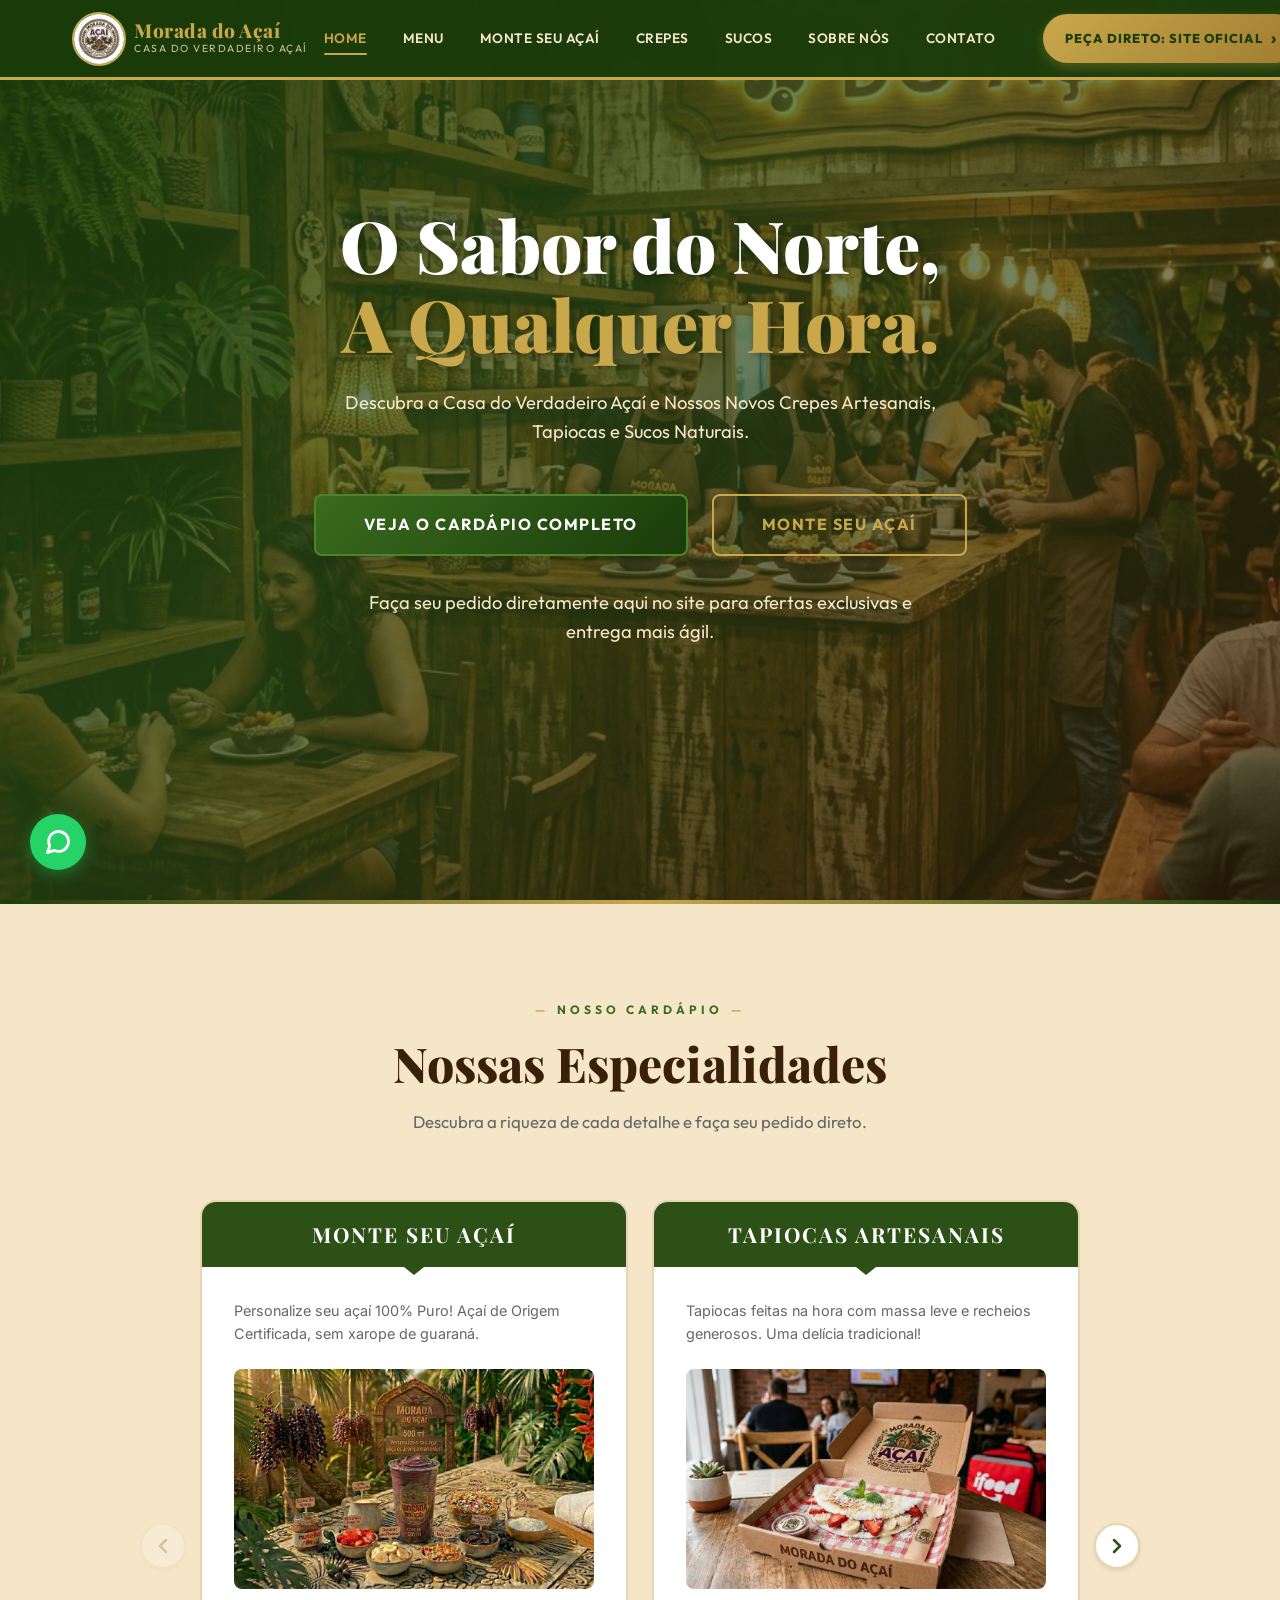
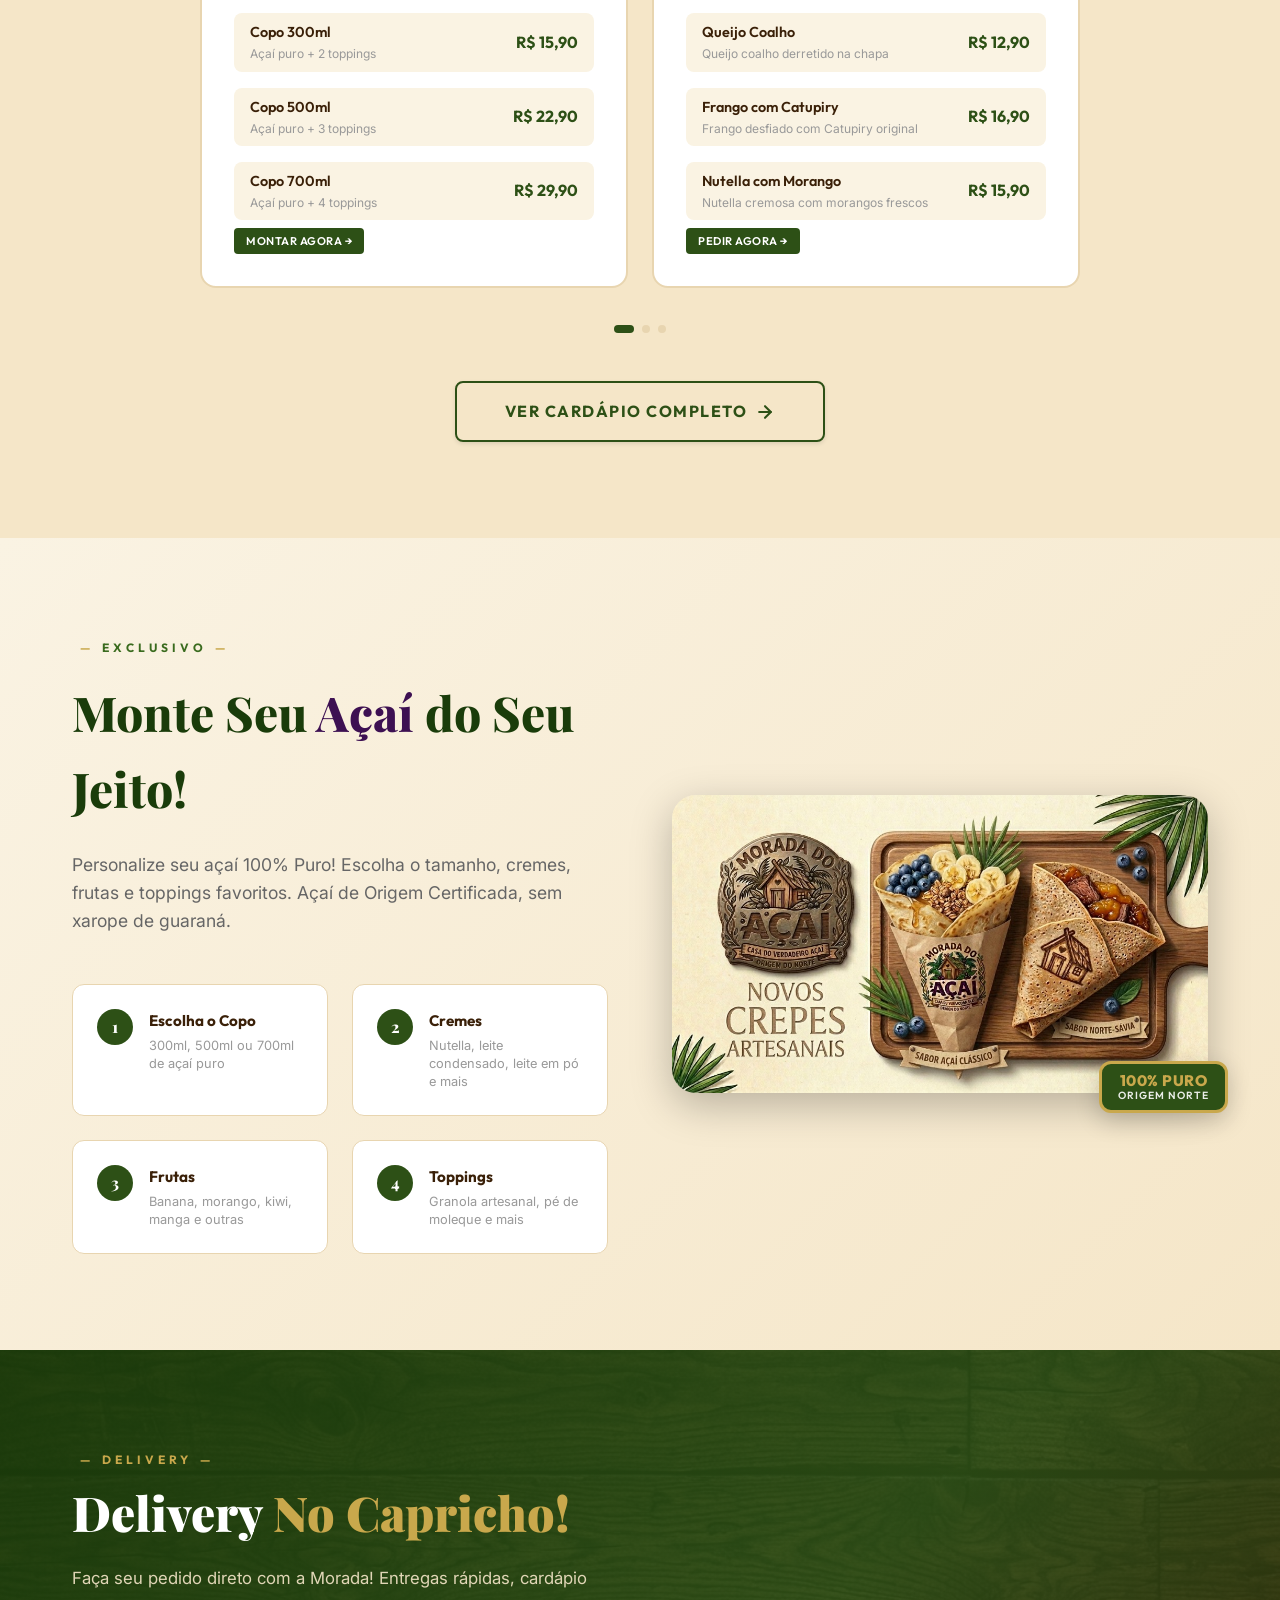
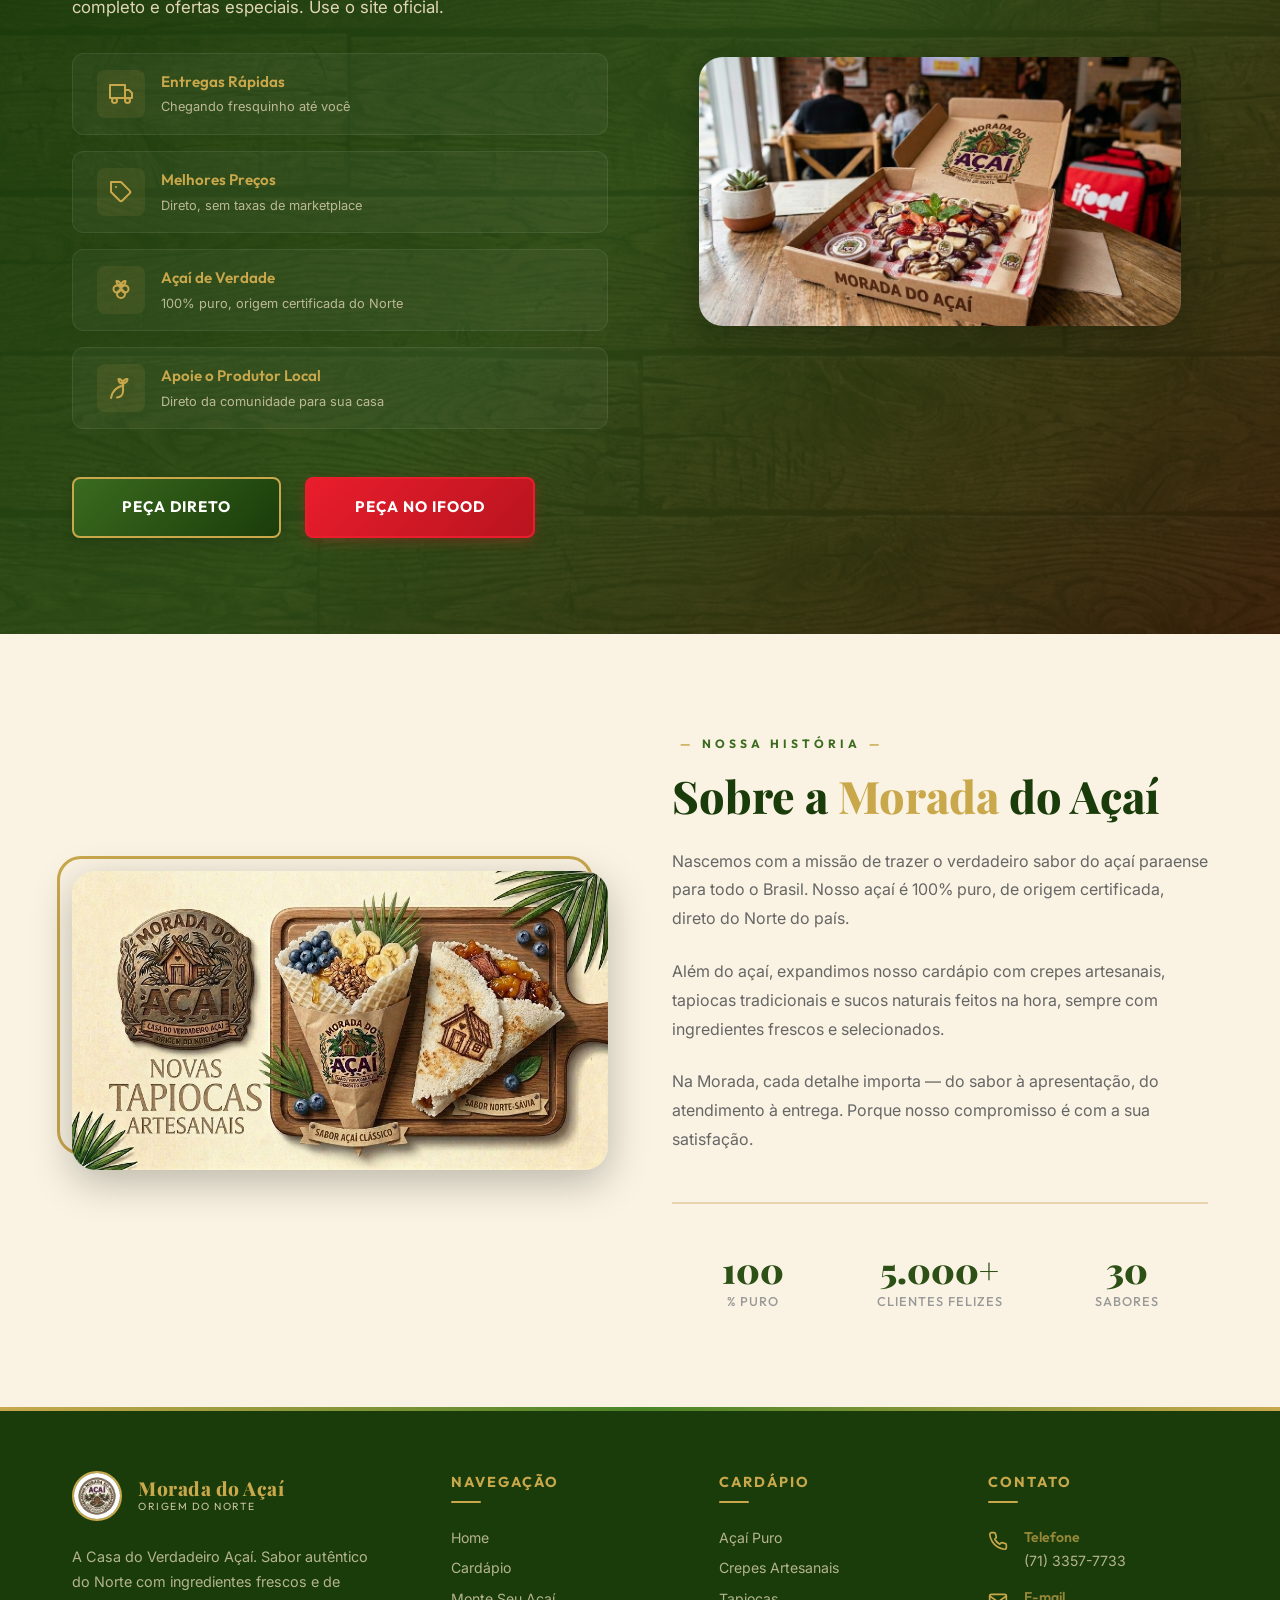
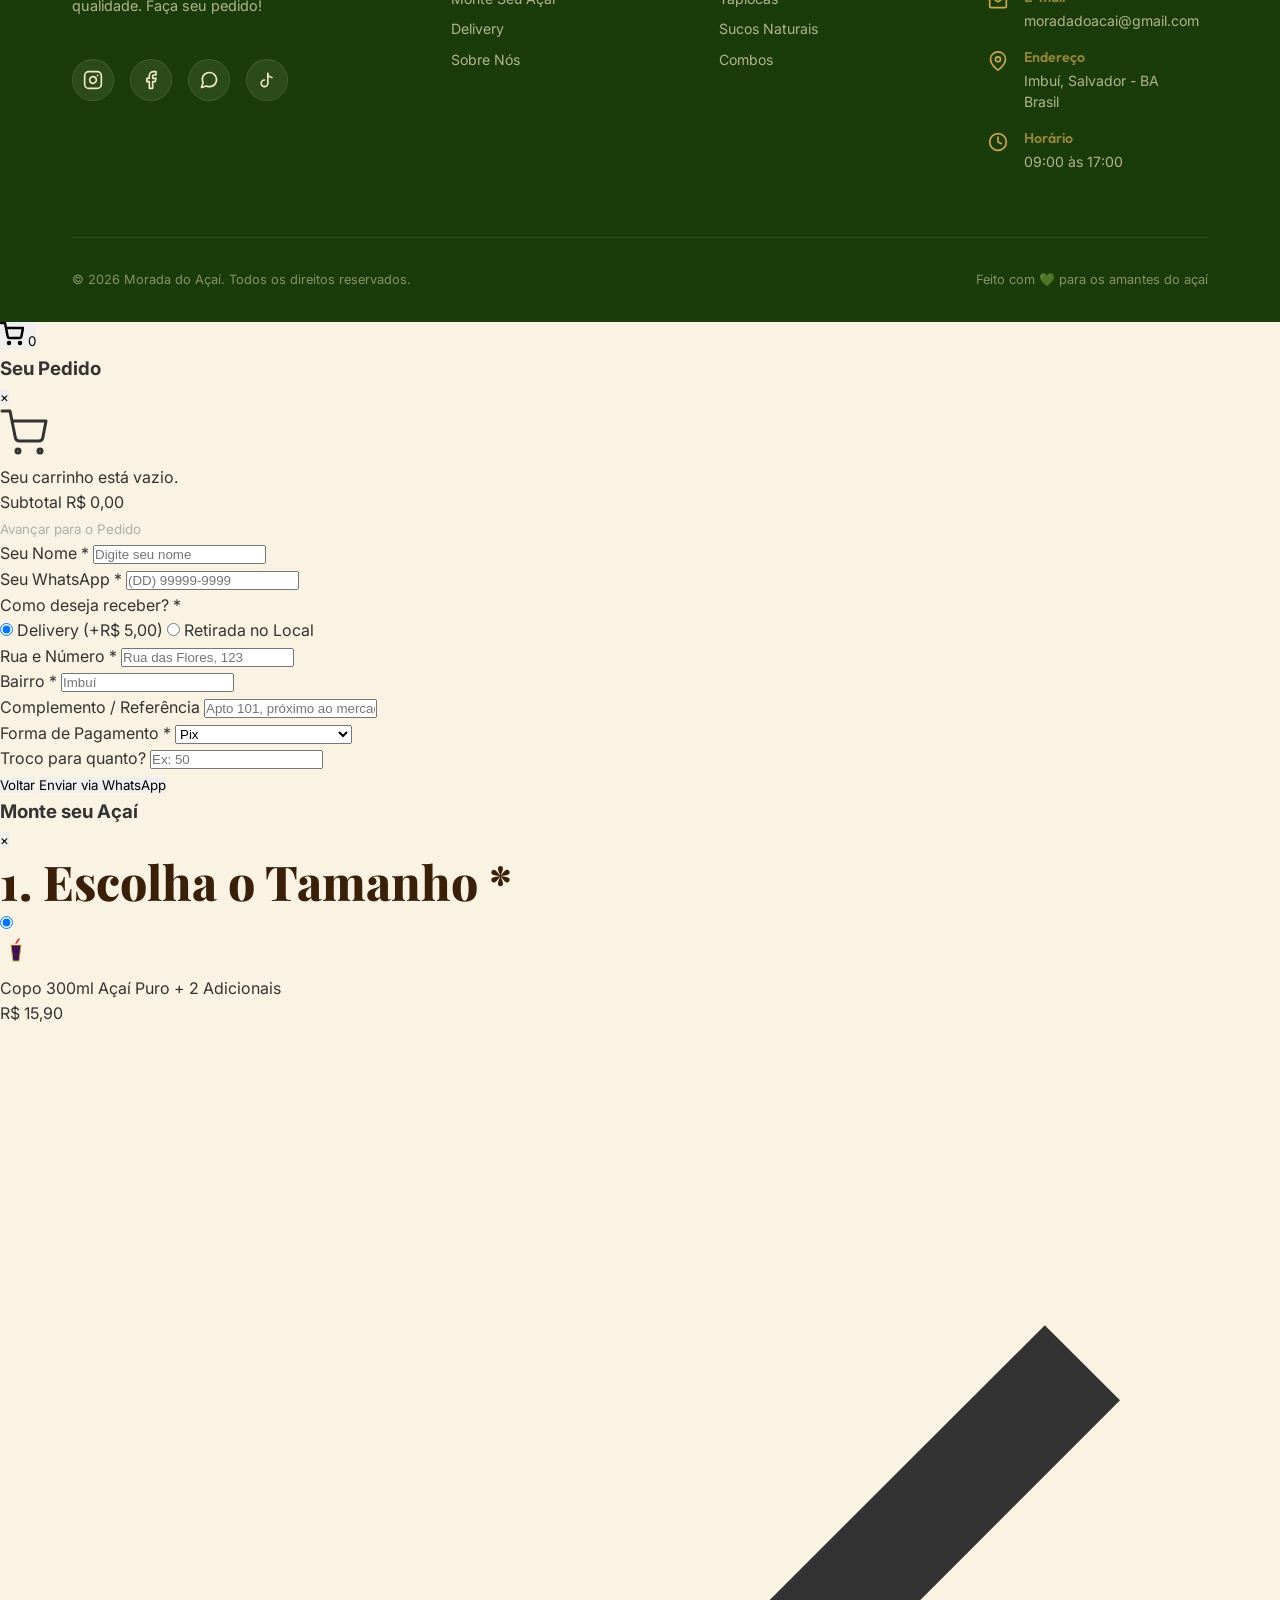
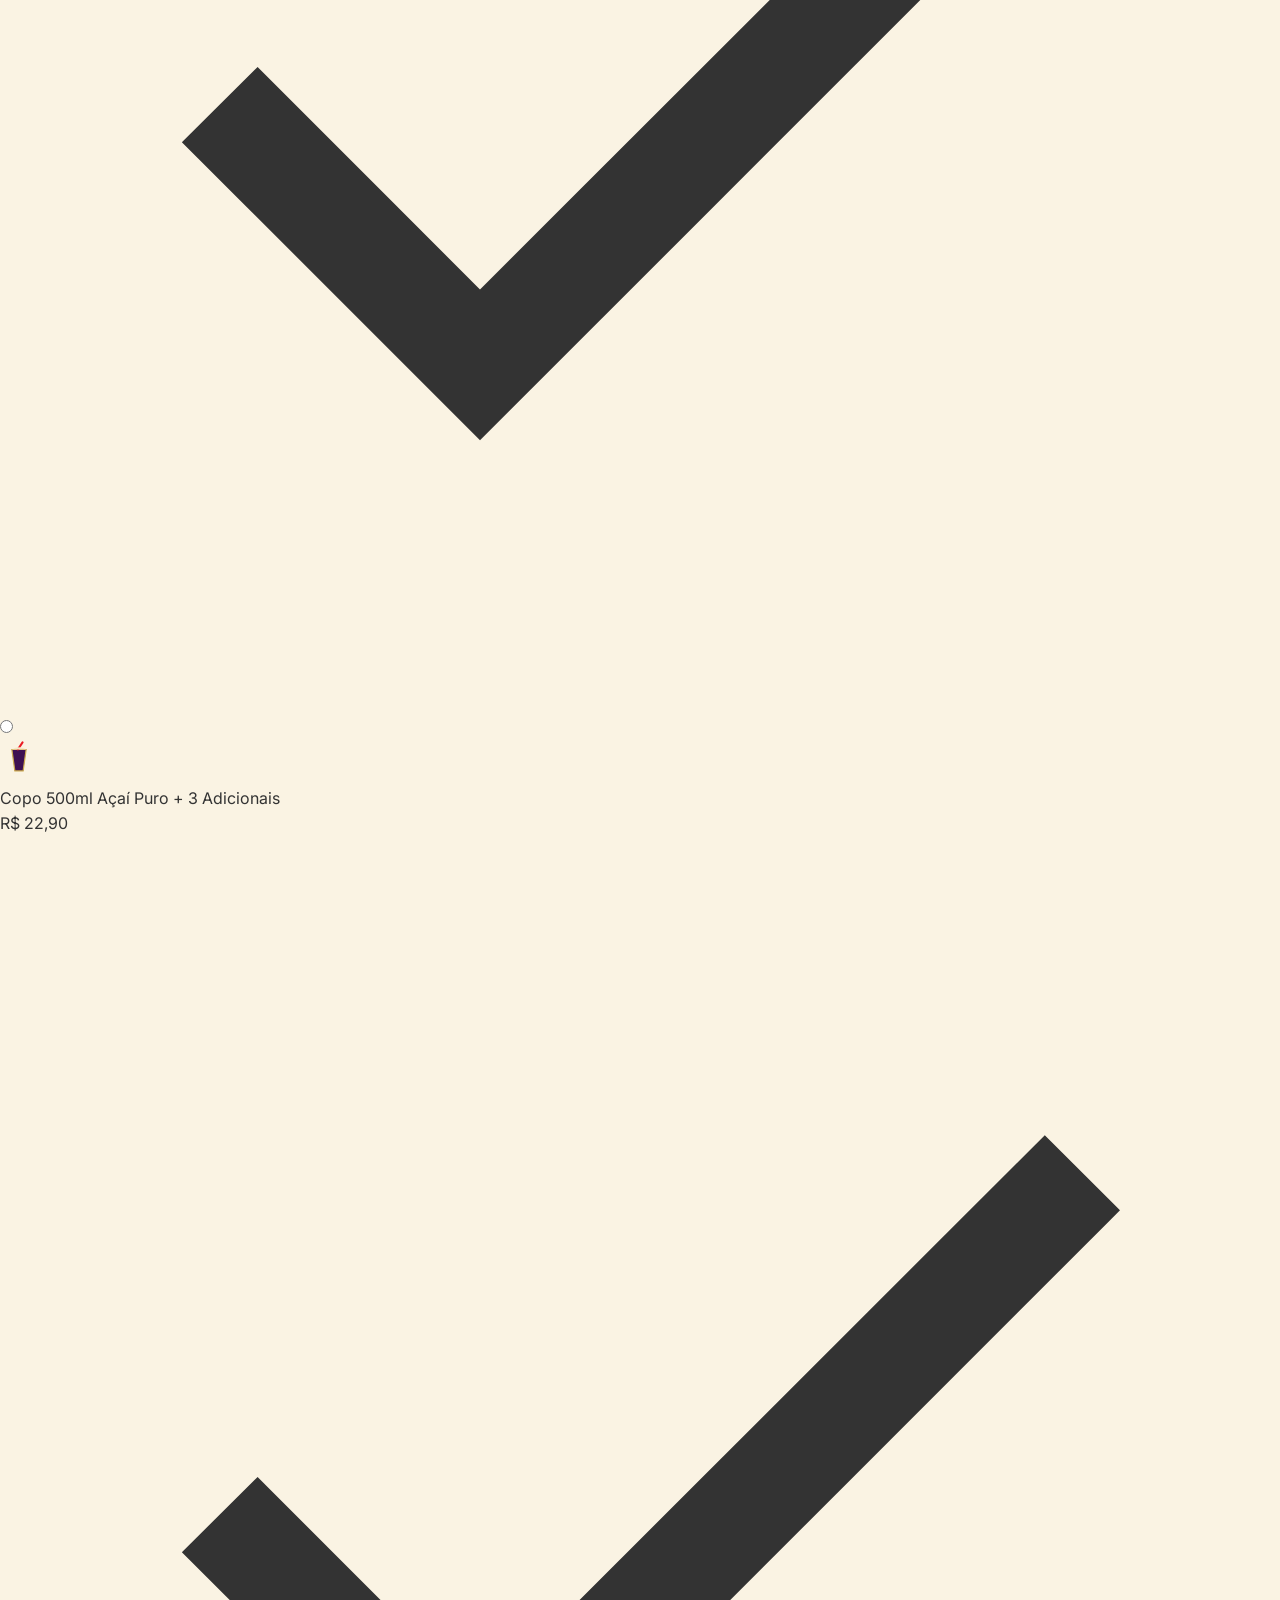
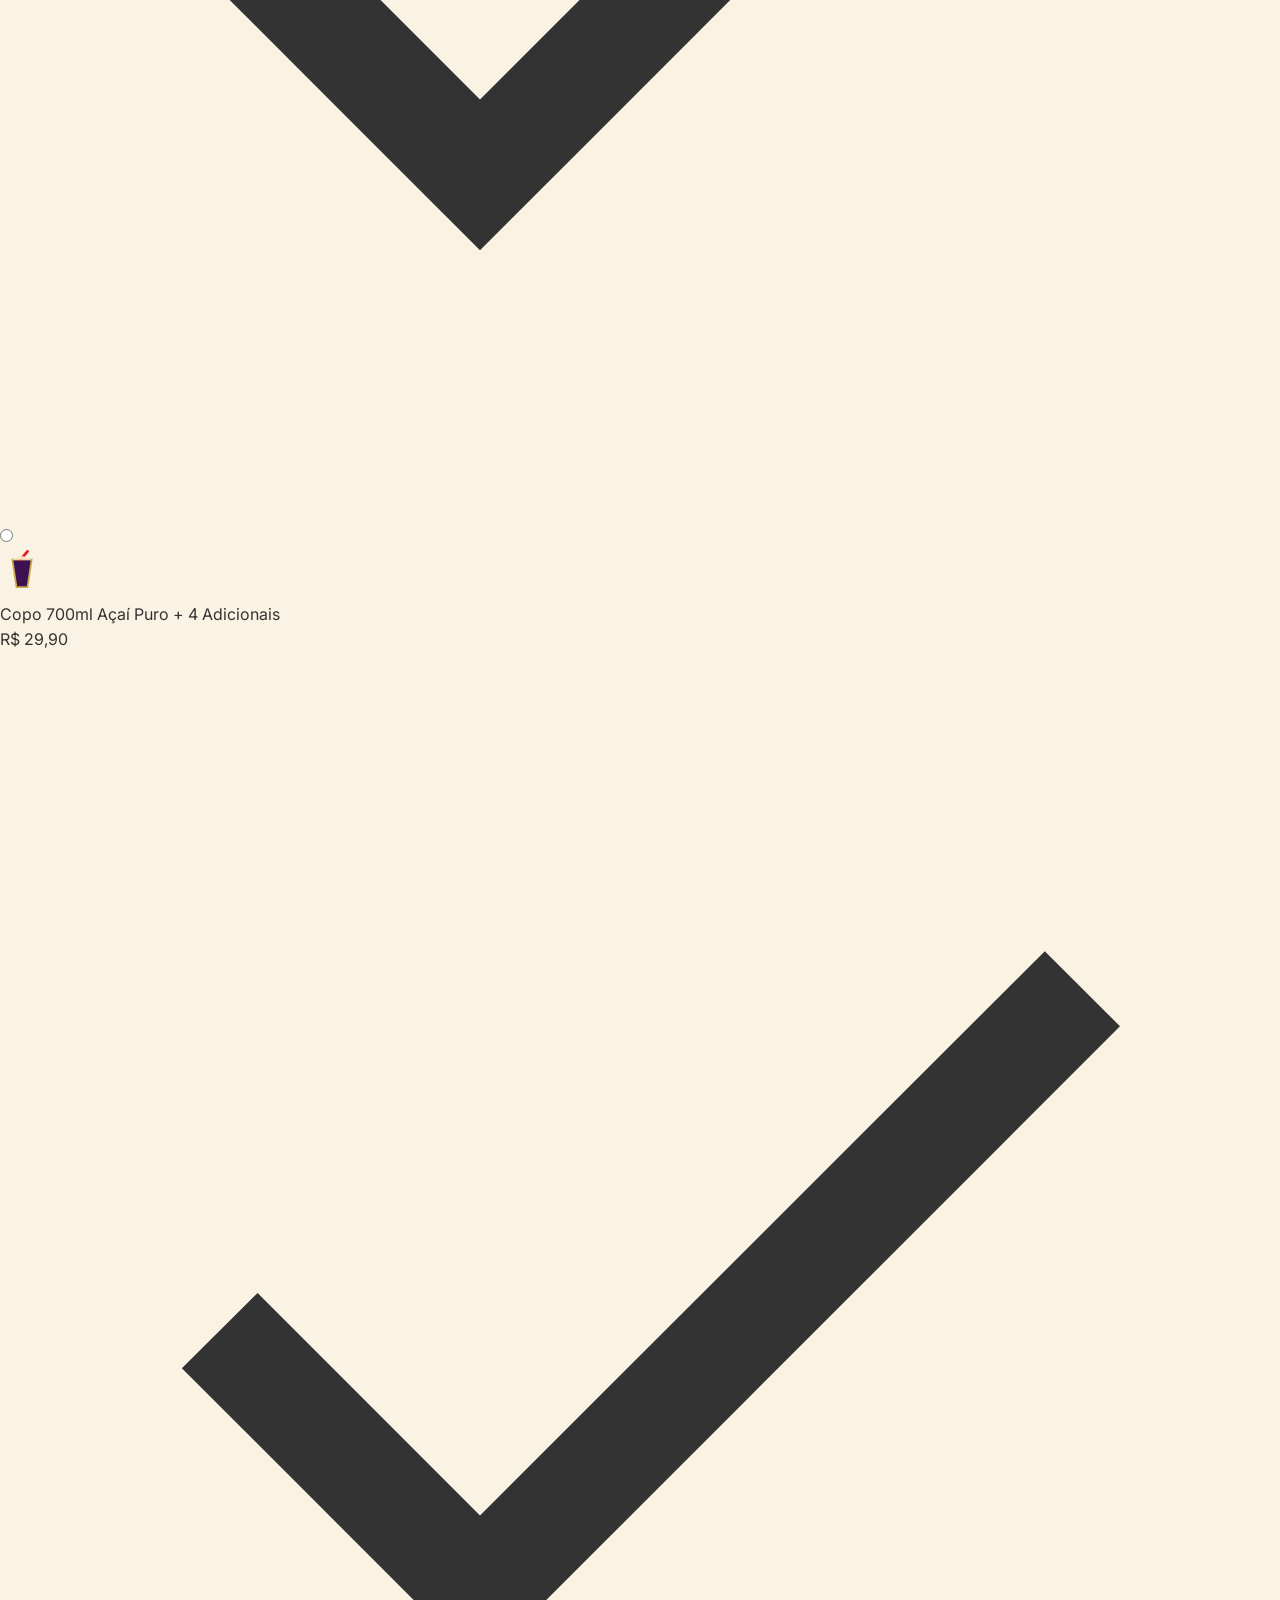
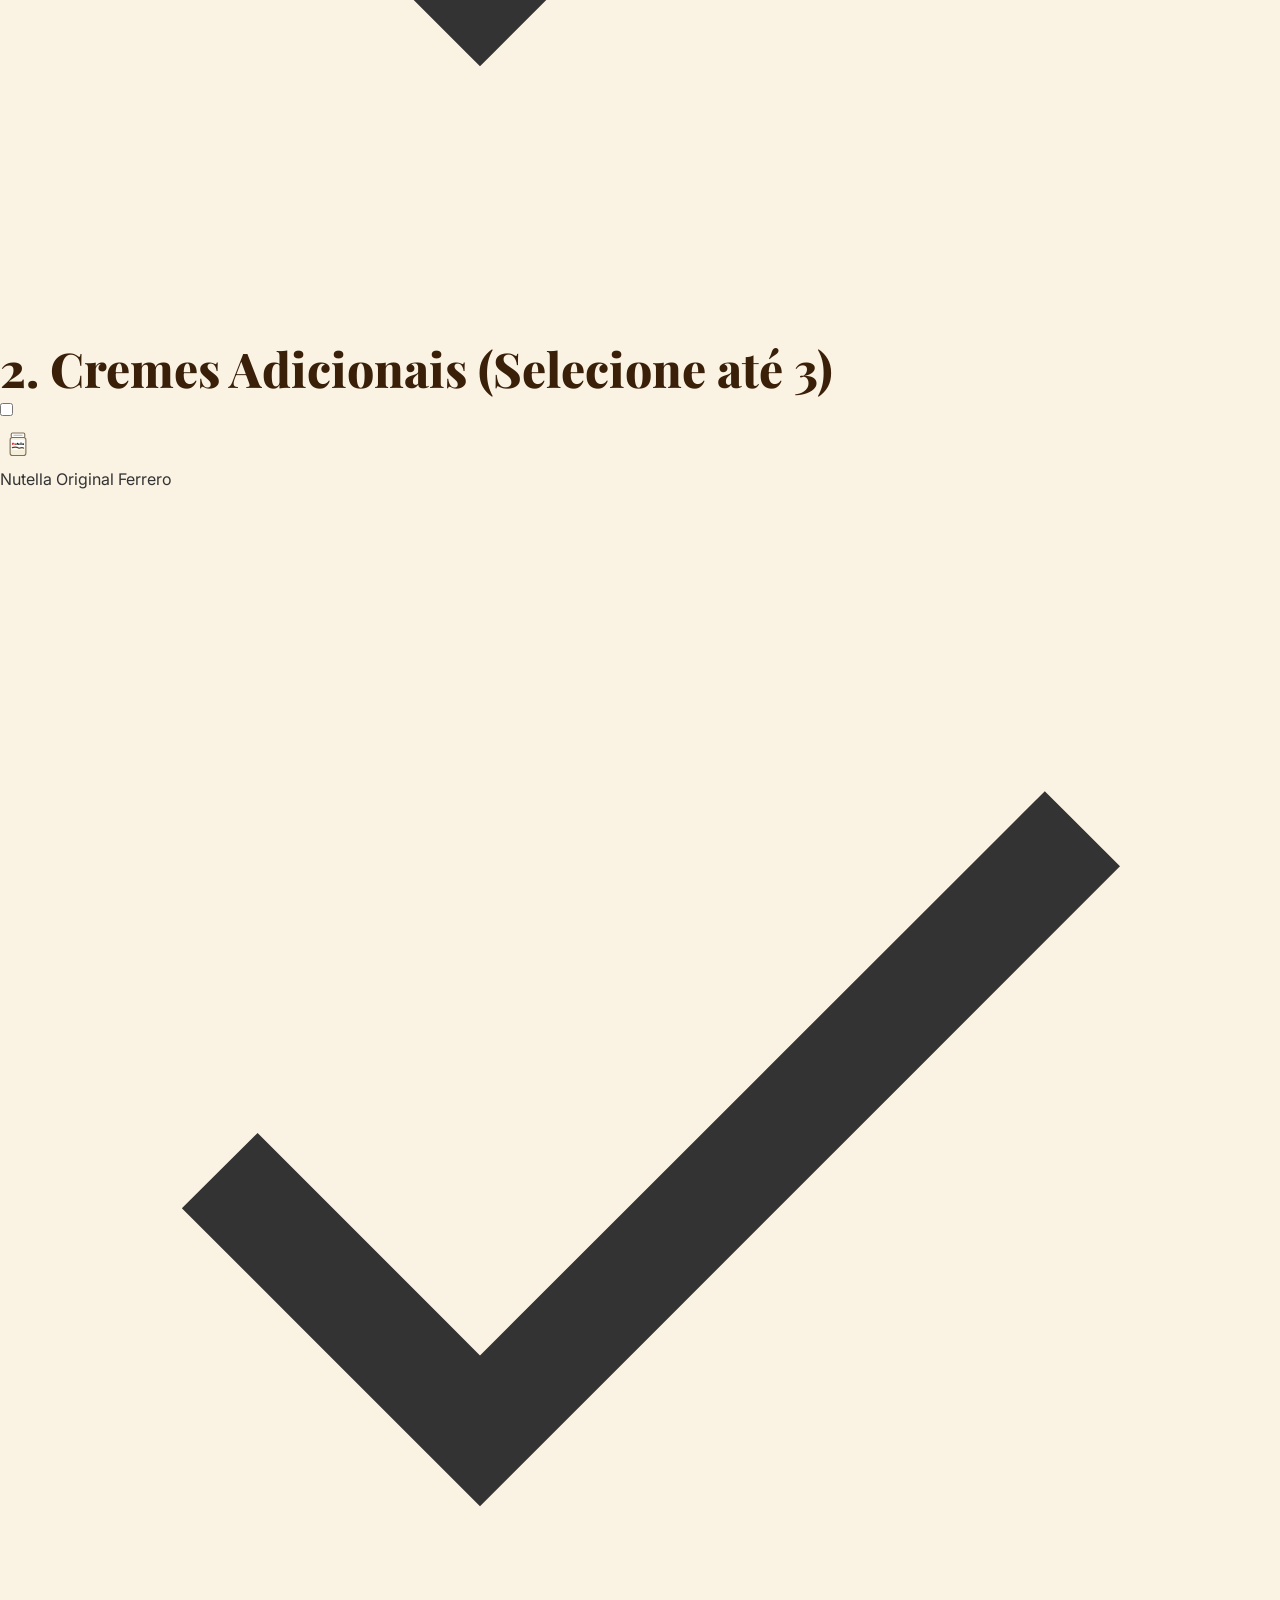
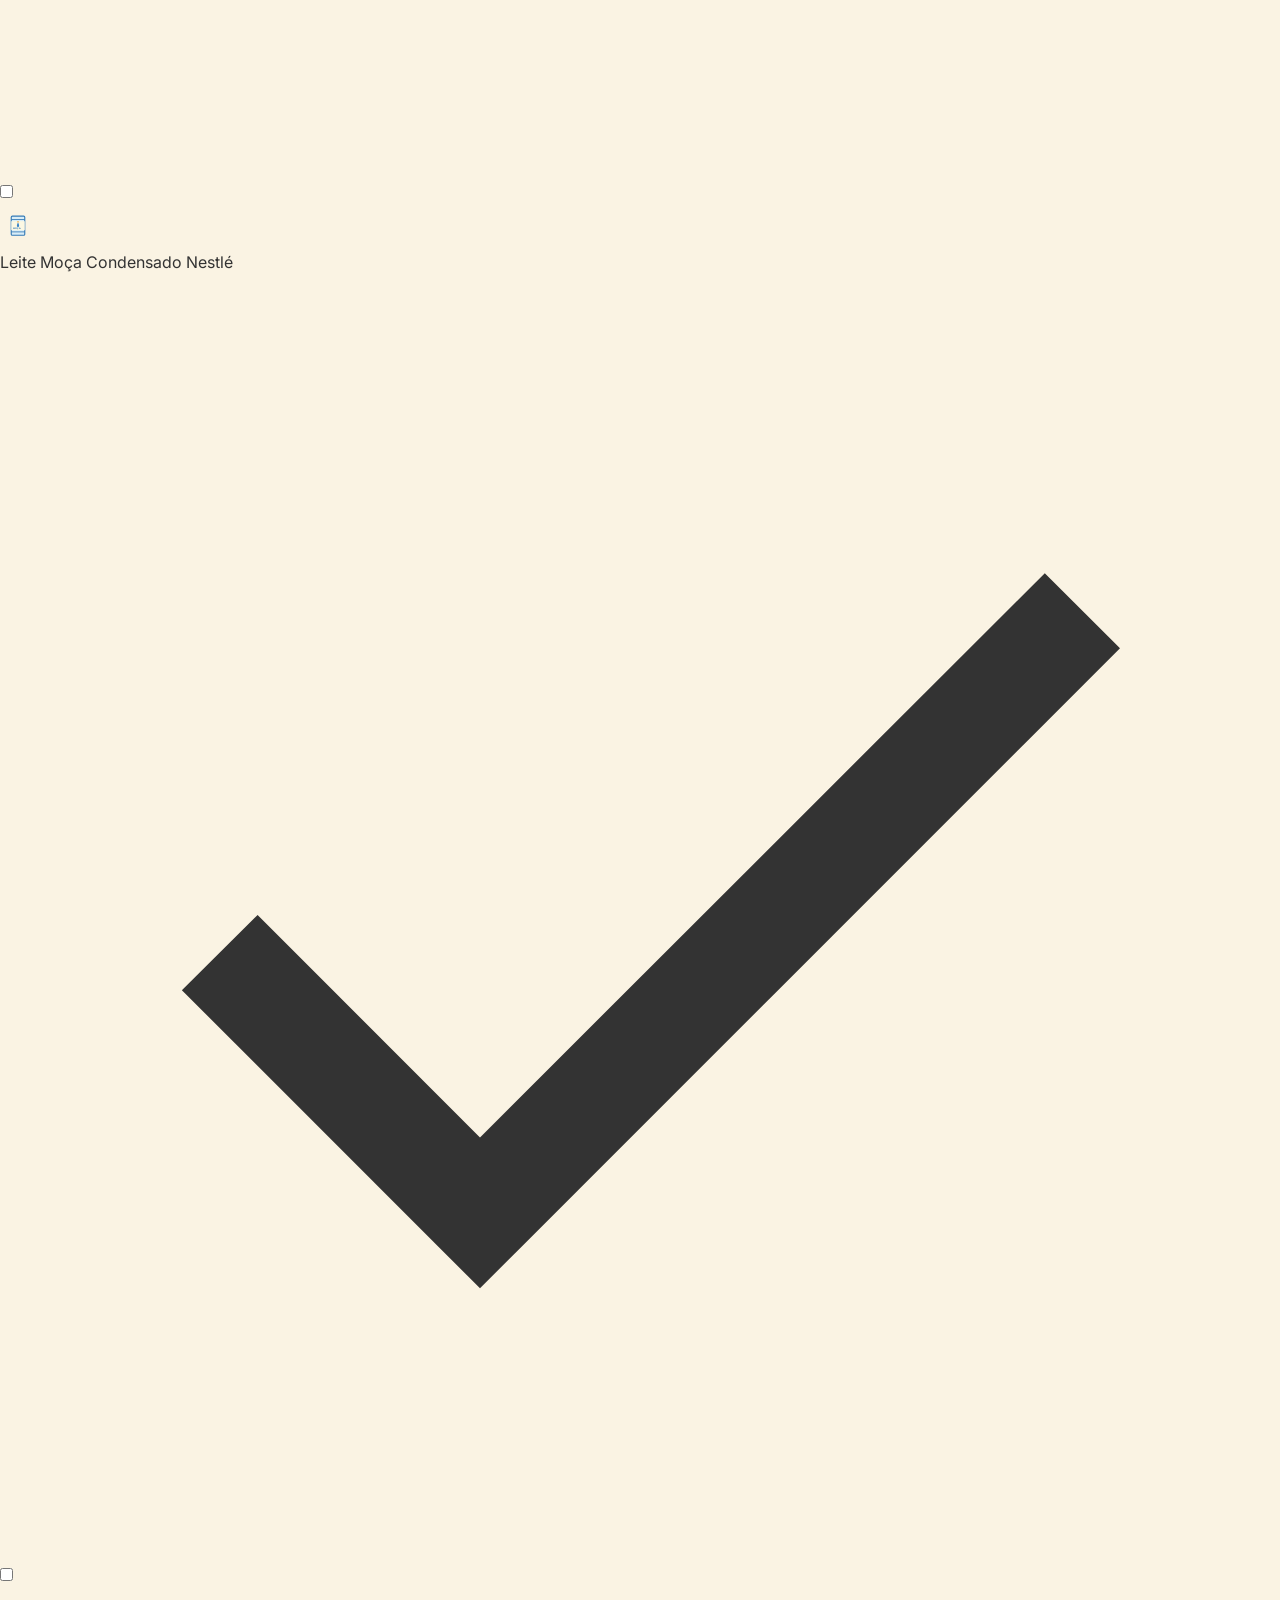
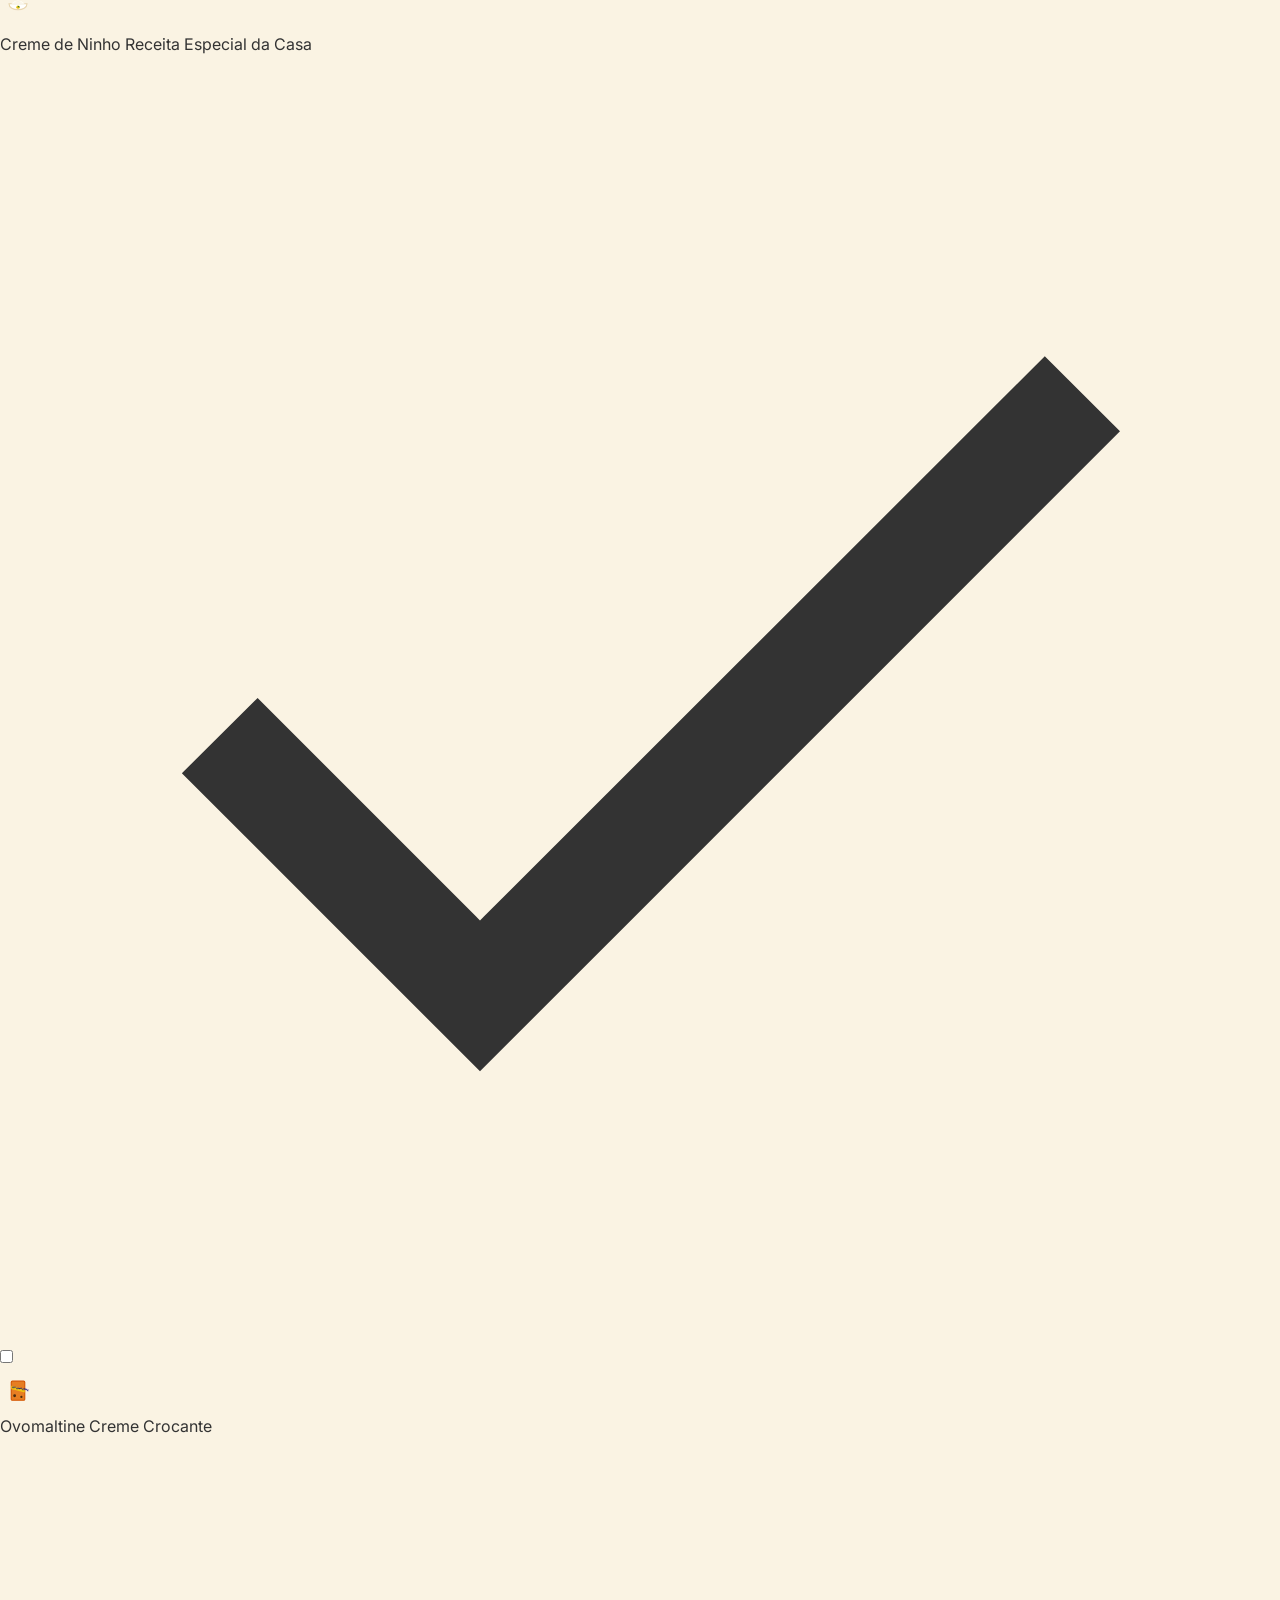
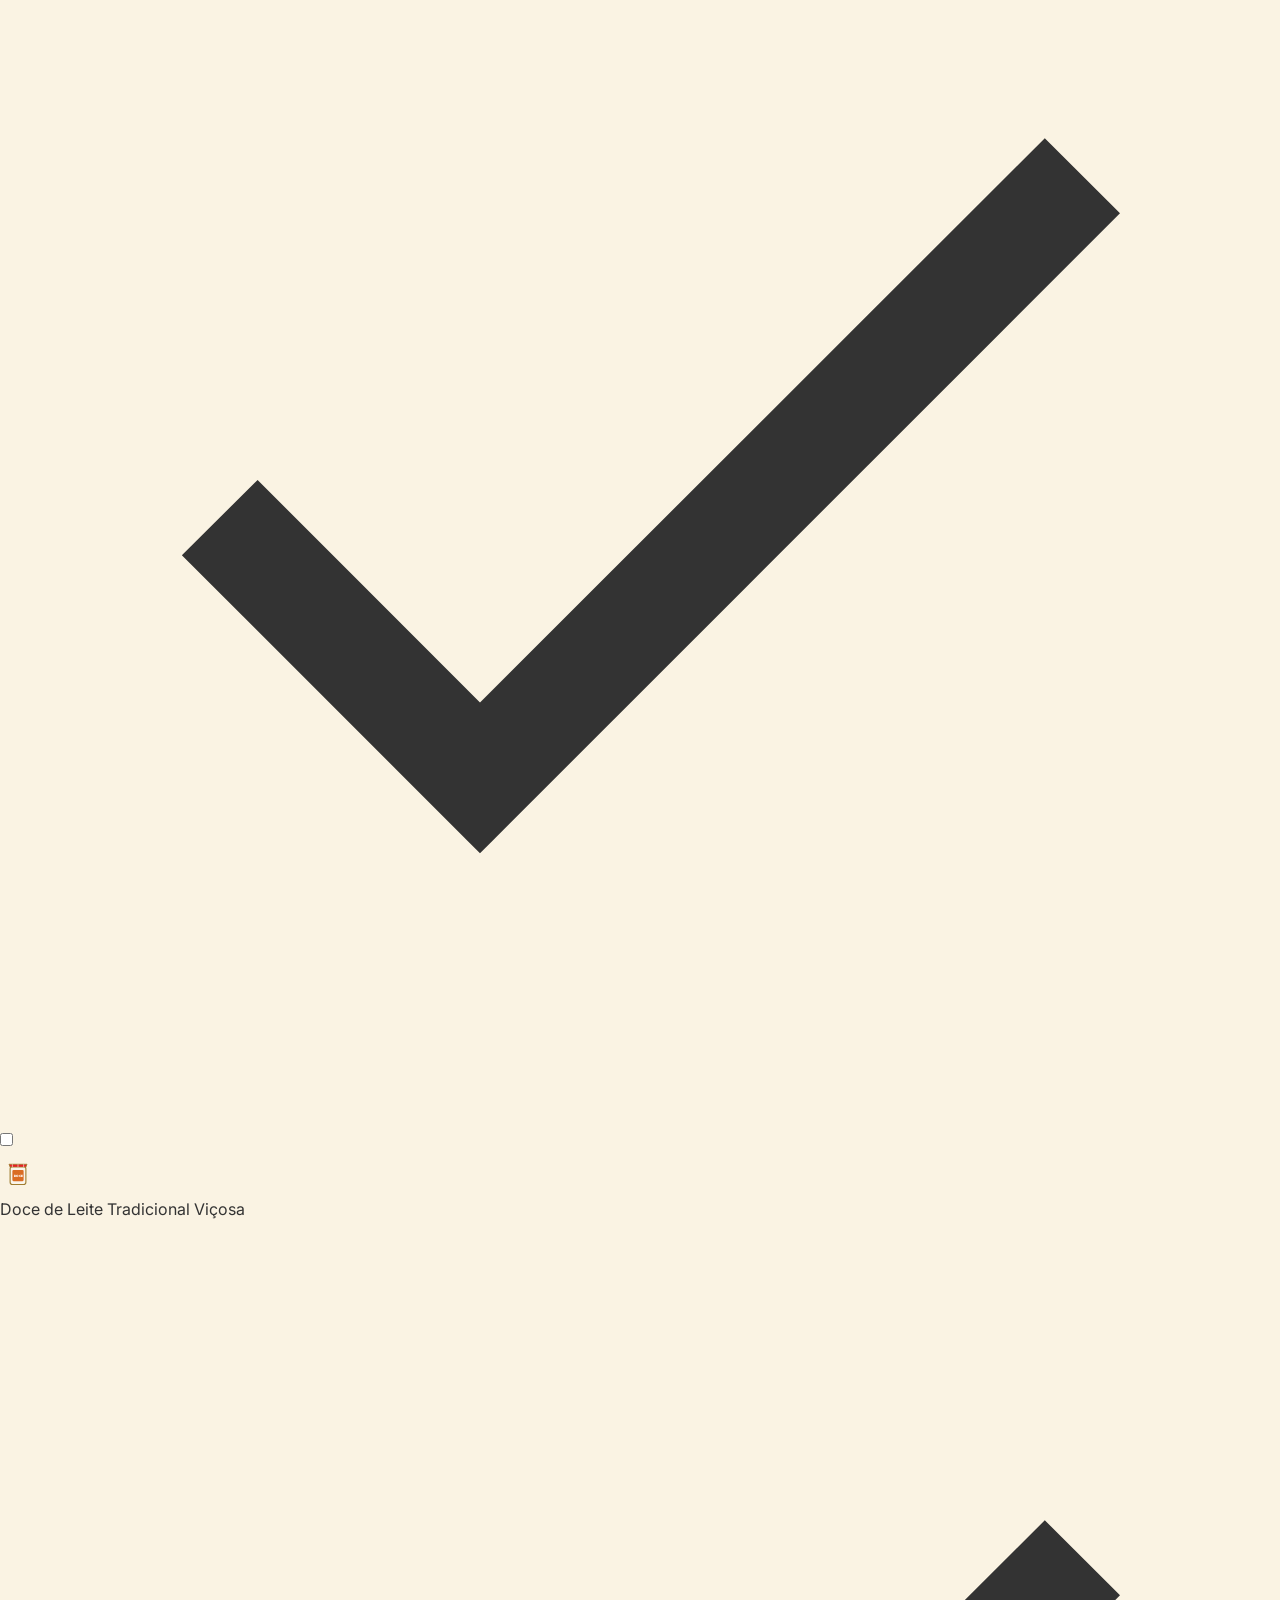
==== index.html @ 21e8b284 "feat: setup inicial do projeto Morada do Acai" ====
<!DOCTYPE html>
<html lang="pt-BR">
<head>
  <meta charset="UTF-8">
  <meta name="viewport" content="width=device-width, initial-scale=1.0">
  <meta name="description" content="Morada do Açaí - A Casa do Verdadeiro Açaí. Açaí puro de origem certificada, crepes artesanais, tapiocas e sucos naturais. Delivery no capricho!">
  <meta name="keywords" content="açaí, açaí puro, crepes artesanais, sucos naturais, tapioca, delivery, morada do açaí">
  <meta name="author" content="Morada do Açaí">
  <title>Morada do Açaí | O Sabor do Norte, A Qualquer Hora</title>
  <link rel="icon" type="image/png" href="images/logo.png">
  <link rel="stylesheet" href="styles.css">
</head>
<body>

  <!-- Page Loader -->
  <div class="page-loader" id="pageLoader">
    <div class="loader-content">
      <img src="images/logo.png?v=2" alt="Morada do Açaí">
      <div class="loader-bar">
        <div class="loader-bar-fill"></div>
      </div>
    </div>
  </div>

  <!-- Header -->
  <header class="header" id="header">
    <div class="container">
      <a href="#home" class="logo">
        <img src="images/logo.png?v=2" alt="Morada do Açaí Logo">
        <div class="logo-text">
          <span class="brand">Morada do Açaí</span>
          <span class="tagline">Casa do Verdadeiro Açaí</span>
        </div>
      </a>

      <nav class="nav">
        <div class="nav-links" id="navLinks">
          <a href="#home" class="active">Home</a>
          <a href="#especialidades">Menu</a>
          <a href="#monte-acai">Monte Seu Açaí</a>
          <a href="cardapio.html?filter=crepes">Crepes</a>
          <a href="cardapio.html?filter=sucos">Sucos</a>
          <a href="#sobre">Sobre Nós</a>
          <a href="#contato">Contato</a>
        </div>

        <a href="https://wa.me/557133577733" target="_blank" rel="noopener" class="btn-order" id="btnOrder">
          Peça Direto: Site Oficial
          <span class="arrow">›</span>
        </a>

        <button class="menu-toggle" id="menuToggle" aria-label="Menu">
          <span></span>
          <span></span>
          <span></span>
        </button>
      </nav>
    </div>
  </header>

  <!-- Hero Section -->
  <section class="hero" id="home">
    <div class="hero-bg">
      <img src="images/hero-bg.png?v=2" alt="Morada do Açaí Ambiente">
    </div>
    <div class="hero-content">
      <h1>O Sabor do Norte,<br><span>A Qualquer Hora.</span></h1>
      <p>Descubra a Casa do Verdadeiro Açaí e Nossos Novos Crepes Artesanais, Tapiocas e Sucos Naturais.</p>
      <div class="hero-buttons">
        <a href="#especialidades" class="btn-primary">
          Veja o Cardápio Completo
        </a>
        <a href="#monte-acai" class="btn-secondary">
          Monte Seu Açaí
        </a>
      </div>
      <p class="hero-note">Faça seu pedido diretamente aqui no site para ofertas exclusivas e entrega mais ágil.</p>
    </div>
  </section>

  <!-- Specialties Section -->
  <section class="section specialties" id="especialidades">
    <div class="container">
      <div class="section-header reveal">
        <div class="section-label">Nosso Cardápio</div>
        <h2 class="section-title">Nossas Especialidades</h2>
        <p class="section-subtitle">Descubra a riqueza de cada detalhe e faça seu pedido direto.</p>
      </div>

      <div class="carousel-container reveal">
        <button class="carousel-btn prev" id="carouselPrev" aria-label="Anterior">
          <svg viewBox="0 0 24 24" width="24" height="24" fill="none" stroke="currentColor" stroke-width="2.5" stroke-linecap="round" stroke-linejoin="round">
            <polyline points="15 18 9 12 15 6"></polyline>
          </svg>
        </button>

        <div class="carousel-viewport">
          <div class="carousel-track" id="carouselTrack">
            <!-- Monte Seu Açaí Card -->
            <div class="specialty-card">
              <div class="specialty-card-header">
                <h3>Monte Seu Açaí</h3>
              </div>
              <div class="specialty-card-body">
                <p>Personalize seu açaí 100% Puro! Açaí de Origem Certificada, sem xarope de guaraná.</p>
                <div class="specialty-card-image">
                  <img src="images/acai-real.jpg?v=3" alt="Monte Seu Açaí Morada do Açaí">
                </div>
                <div class="specialty-items">
                  <div class="specialty-item">
                    <div class="specialty-item-info">
                      <div class="specialty-item-name">Copo 300ml</div>
                      <div class="specialty-item-desc">Açaí puro + 2 toppings</div>
                    </div>
                    <div class="specialty-item-price">R$ 15,90</div>
                  </div>
                  <div class="specialty-item">
                    <div class="specialty-item-info">
                      <div class="specialty-item-name">Copo 500ml</div>
                      <div class="specialty-item-desc">Açaí puro + 3 toppings</div>
                    </div>
                    <div class="specialty-item-price">R$ 22,90</div>
                  </div>
                  <div class="specialty-item">
                    <div class="specialty-item-info">
                      <div class="specialty-item-name">Copo 700ml</div>
                      <div class="specialty-item-desc">Açaí puro + 4 toppings</div>
                    </div>
                    <div class="specialty-item-price">R$ 29,90</div>
                  </div>
                </div>
                <button class="btn-add">Montar Agora →</button>
              </div>
            </div>

            <!-- Tapiocas Card -->
            <div class="specialty-card">
              <div class="specialty-card-header">
                <h3>Tapiocas Artesanais</h3>
              </div>
              <div class="specialty-card-body">
                <p>Tapiocas feitas na hora com massa leve e recheios generosos. Uma delícia tradicional!</p>
                <div class="specialty-card-image">
                  <img src="images/tapioca-box.jpg?v=3" alt="Tapiocas Artesanais Morada do Açaí">
                </div>
                <div class="specialty-items">
                  <div class="specialty-item">
                    <div class="specialty-item-info">
                      <div class="specialty-item-name">Queijo Coalho</div>
                      <div class="specialty-item-desc">Queijo coalho derretido na chapa</div>
                    </div>
                    <div class="specialty-item-price">R$ 12,90</div>
                  </div>
                  <div class="specialty-item">
                    <div class="specialty-item-info">
                      <div class="specialty-item-name">Frango com Catupiry</div>
                      <div class="specialty-item-desc">Frango desfiado com Catupiry original</div>
                    </div>
                    <div class="specialty-item-price">R$ 16,90</div>
                  </div>
                  <div class="specialty-item">
                    <div class="specialty-item-info">
                      <div class="specialty-item-name">Nutella com Morango</div>
                      <div class="specialty-item-desc">Nutella cremosa com morangos frescos</div>
                    </div>
                    <div class="specialty-item-price">R$ 15,90</div>
                  </div>
                </div>
                <button class="btn-add">Pedir Agora →</button>
              </div>
            </div>

            <!-- Crepes Card -->
            <div class="specialty-card">
              <div class="specialty-card-header">
                <h3>Crepes Artesanais</h3>
              </div>
              <div class="specialty-card-body">
                <p>Cada crepe é recheado com ingredientes frescos e artesanais. Novidade na Morada!</p>
                <div class="specialty-card-image">
                  <img src="images/crepe-box.jpg?v=3" alt="Crepes Artesanais Morada do Açaí">
                </div>
                <div class="specialty-items">
                  <div class="specialty-item">
                    <div class="specialty-item-info">
                      <div class="specialty-item-name">Sabor Açaí Clássico</div>
                      <div class="specialty-item-desc">Açaí, banana, granola, morango</div>
                    </div>
                    <div class="specialty-item-price">R$ 18,50</div>
                  </div>
                  <div class="specialty-item">
                    <div class="specialty-item-info">
                      <div class="specialty-item-name">Sabor Norte-Sávia</div>
                      <div class="specialty-item-desc">Castanha, cupuaçu, caramelo</div>
                    </div>
                    <div class="specialty-item-price">R$ 21,90</div>
                  </div>
                  <div class="specialty-item">
                    <div class="specialty-item-info">
                      <div class="specialty-item-name">Sabor Tropical</div>
                      <div class="specialty-item-desc">Manga, maracujá, coco</div>
                    </div>
                    <div class="specialty-item-price">R$ 19,90</div>
                  </div>
                </div>
                <button class="btn-add">Pedir Agora →</button>
              </div>
            </div>

            <!-- Sucos Card -->
            <div class="specialty-card">
              <div class="specialty-card-header">
                <h3>Sucos Naturais</h3>
              </div>
              <div class="specialty-card-body">
                <p>Feito com frutas frescas, sem açúcar ou conservantes, prontinho para beber.</p>
                <div class="specialty-card-image">
                  <img src="images/sucos-real.jpg?v=3" alt="Sucos Naturais Morada do Açaí">
                </div>
                <div class="specialty-items">
                  <div class="specialty-item">
                    <div class="specialty-item-info">
                      <div class="specialty-item-name">Laranja com Cenoura</div>
                      <div class="specialty-item-desc">300ml · 100% natural</div>
                    </div>
                    <div class="specialty-item-price">R$ 9,90</div>
                  </div>
                  <div class="specialty-item">
                    <div class="specialty-item-info">
                      <div class="specialty-item-name">Detox Verde</div>
                      <div class="specialty-item-desc">Couve, pepino, maçã, gengibre</div>
                    </div>
                    <div class="specialty-item-price">R$ 11,90</div>
                  </div>
                  <div class="specialty-item">
                    <div class="specialty-item-info">
                      <div class="specialty-item-name">Abacaxi com Hortelã</div>
                      <div class="specialty-item-desc">300ml · Refrescante</div>
                    </div>
                    <div class="specialty-item-price">R$ 10,90</div>
                  </div>
                </div>
                <button class="btn-add">Pedir Agora →</button>
              </div>
            </div>
          </div>
        </div>

        <button class="carousel-btn next" id="carouselNext" aria-label="Próximo">
          <svg viewBox="0 0 24 24" width="24" height="24" fill="none" stroke="currentColor" stroke-width="2.5" stroke-linecap="round" stroke-linejoin="round">
            <polyline points="9 18 15 12 9 6"></polyline>
          </svg>
        </button>
      </div>

      <div class="carousel-dots" id="carouselDots"></div>

      <div class="specialties-action reveal">
        <a href="cardapio.html" class="btn-view-menu">
          Ver Cardápio Completo
          <svg viewBox="0 0 24 24" width="20" height="20" fill="none" stroke="currentColor" stroke-width="2.5" stroke-linecap="round" stroke-linejoin="round">
            <line x1="5" y1="12" x2="19" y2="12"></line>
            <polyline points="12 5 19 12 12 19"></polyline>
          </svg>
        </a>
      </div>
    </div>
  </section>

  <!-- Monte Seu Açaí Section -->
  <section class="section monte-acai" id="monte-acai">
    <div class="container">
      <div class="monte-acai-content">
        <div class="monte-acai-text reveal-left">
          <div class="section-label" style="text-align: left;">Exclusivo</div>
          <h2>Monte Seu <span>Açaí</span> do Seu Jeito!</h2>
          <p class="lead">Personalize seu açaí 100% Puro! Escolha o tamanho, cremes, frutas e toppings favoritos. Açaí de Origem Certificada, sem xarope de guaraná.</p>

          <div class="steps-grid">
            <div class="step">
              <div class="step-number">1</div>
              <div class="step-info">
                <h4>Escolha o Copo</h4>
                <p>300ml, 500ml ou 700ml de açaí puro</p>
              </div>
            </div>
            <div class="step">
              <div class="step-number">2</div>
              <div class="step-info">
                <h4>Cremes</h4>
                <p>Nutella, leite condensado, leite em pó e mais</p>
              </div>
            </div>
            <div class="step">
              <div class="step-number">3</div>
              <div class="step-info">
                <h4>Frutas</h4>
                <p>Banana, morango, kiwi, manga e outras</p>
              </div>
            </div>
            <div class="step">
              <div class="step-number">4</div>
              <div class="step-info">
                <h4>Toppings</h4>
                <p>Granola artesanal, pé de moleque e mais</p>
              </div>
            </div>
          </div>
        </div>
        <div class="monte-acai-visual reveal-right">
          <img src="images/crepes-banner.jpg" alt="Novos Crepes Artesanais Morada do Açaí">
          <div class="monte-acai-badge">
            <span class="badge-highlight">100% PURO</span>
            <span class="badge-text">Origem Norte</span>
          </div>
        </div>
      </div>
    </div>
  </section>

  <!-- Delivery Section -->
  <section class="section delivery" id="delivery">
    <div class="delivery-bg">
      <img src="images/wood-texture.png?v=2" alt="Background">
    </div>
    <div class="container">
      <div class="delivery-content">
        <div class="delivery-text reveal-left">
          <div class="section-label" style="text-align: left; color: var(--gold);">Delivery</div>
          <h2>Delivery <span>No Capricho!</span></h2>
          <p>Faça seu pedido direto com a Morada! Entregas rápidas, cardápio completo e ofertas especiais. Use o site oficial.</p>

          <div class="delivery-features">
            <div class="delivery-feature">
              <div class="delivery-feature-icon">
                <svg viewBox="0 0 24 24" width="24" height="24" fill="none" stroke="currentColor" stroke-width="2" stroke-linecap="round" stroke-linejoin="round">
                  <rect x="1" y="3" width="15" height="13"></rect>
                  <polygon points="16 8 20 8 23 11 23 16 16 16 16 8"></polygon>
                  <circle cx="5.5" cy="18.5" r="2.5"></circle>
                  <circle cx="18.5" cy="18.5" r="2.5"></circle>
                </svg>
              </div>
              <div class="delivery-feature-text">
                <h4>Entregas Rápidas</h4>
                <p>Chegando fresquinho até você</p>
              </div>
            </div>
            <div class="delivery-feature">
              <div class="delivery-feature-icon">
                <svg viewBox="0 0 24 24" width="24" height="24" fill="none" stroke="currentColor" stroke-width="2" stroke-linecap="round" stroke-linejoin="round">
                  <path d="M20.59 13.41l-7.17 7.17a2 2 0 0 1-2.83 0L2 12V2h10l8.59 8.59a2 2 0 0 1 0 2.82z"></path>
                  <line x1="7" y1="7" x2="7.01" y2="7"></line>
                </svg>
              </div>
              <div class="delivery-feature-text">
                <h4>Melhores Preços</h4>
                <p>Direto, sem taxas de marketplace</p>
              </div>
            </div>
            <div class="delivery-feature">
              <div class="delivery-feature-icon">
                <svg viewBox="0 0 24 24" width="24" height="24" fill="none" stroke="currentColor" stroke-width="2" stroke-linecap="round" stroke-linejoin="round">
                  <circle cx="12" cy="16" r="4"></circle>
                  <circle cx="8" cy="11" r="3.5"></circle>
                  <circle cx="16" cy="11" r="3.5"></circle>
                  <path d="M12 7.5c.5-2.5 2-4.5 4.5-4.5 0 2.5-1.5 4.5-4.5 4.5z"></path>
                  <path d="M12 7.5C11.5 5 10 3 7.5 3c0 2.5 1.5 4.5 4.5 4.5z"></path>
                  <path d="M12 7.5V12"></path>
                </svg>
              </div>
              <div class="delivery-feature-text">
                <h4>Açaí de Verdade</h4>
                <p>100% puro, origem certificada do Norte</p>
              </div>
            </div>
            <div class="delivery-feature">
              <div class="delivery-feature-icon">
                <svg viewBox="0 0 24 24" width="24" height="24" fill="none" stroke="currentColor" stroke-width="2" stroke-linecap="round" stroke-linejoin="round">
                  <path d="M2 22c1.25-6.7 5.85-11.3 12.5-12.5"></path>
                  <path d="M14 7.5c2.5-.5 4.5-2 4.5-4.5-2.5 0-4.5 1.5-4.5 4.5z"></path>
                  <path d="M14 7.5c-.5-2.5-2-4.5-4.5-4.5 0 2.5 1.5 4.5 4.5 4.5z"></path>
                  <path d="M14 7.5v8c0 3.3-2.7 6-6 6"></path>
                </svg>
              </div>
              <div class="delivery-feature-text">
                <h4>Apoie o Produtor Local</h4>
                <p>Direto da comunidade para sua casa</p>
              </div>
            </div>
          </div>

          <div class="delivery-buttons">
            <a href="https://wa.me/557133577733" target="_blank" rel="noopener" class="btn-delivery-direto">
              Peça Direto
            </a>
            <a href="#" class="btn-delivery-ifood">
              Peça no iFood
            </a>
          </div>
        </div>

        <div class="delivery-image reveal-right">
          <img src="images/crepe-box.jpg" alt="Delivery Morada do Açaí">
        </div>
      </div>
    </div>
  </section>

  <!-- About Section -->
  <section class="section about" id="sobre">
    <div class="container">
      <div class="about-content">
        <div class="about-image-wrapper reveal-left">
          <img src="images/tapiocas-banner.jpg" alt="Novas Tapiocas Artesanais Morada do Açaí">
        </div>
        <div class="about-text reveal-right">
          <div class="section-label" style="text-align: left;">Nossa História</div>
          <h2>Sobre a <span>Morada</span> do Açaí</h2>
          <p>Nascemos com a missão de trazer o verdadeiro sabor do açaí paraense para todo o Brasil. Nosso açaí é 100% puro, de origem certificada, direto do Norte do país.</p>
          <p>Além do açaí, expandimos nosso cardápio com crepes artesanais, tapiocas tradicionais e sucos naturais feitos na hora, sempre com ingredientes frescos e selecionados.</p>
          <p>Na Morada, cada detalhe importa — do sabor à apresentação, do atendimento à entrega. Porque nosso compromisso é com a sua satisfação.</p>

          <div class="about-stats">
            <div class="about-stat">
              <div class="number" data-target="100">0</div>
              <div class="label">% Puro</div>
            </div>
            <div class="about-stat">
              <div class="number" data-target="5000">0</div>
              <div class="label">Clientes Felizes</div>
            </div>
            <div class="about-stat">
              <div class="number" data-target="30">0</div>
              <div class="label">Sabores</div>
            </div>
          </div>
        </div>
      </div>
    </div>
  </section>

  <!-- Footer -->
  <footer class="footer" id="contato">
    <div class="container">
      <div class="footer-grid">
        <div class="footer-brand">
          <a href="#home" class="logo">
            <img src="images/logo.png?v=2" alt="Morada do Açaí">
            <div class="logo-text">
              <span class="brand">Morada do Açaí</span>
              <span class="tagline">Origem do Norte</span>
            </div>
          </a>
          <p>A Casa do Verdadeiro Açaí. Sabor autêntico do Norte com ingredientes frescos e de qualidade. Faça seu pedido!</p>
          <div class="footer-social">
            <a href="#" aria-label="Instagram">
              <svg viewBox="0 0 24 24" width="20" height="20" fill="none" stroke="currentColor" stroke-width="2" stroke-linecap="round" stroke-linejoin="round">
                <rect x="2" y="2" width="20" height="20" rx="5" ry="5"></rect>
                <path d="M16 11.37A4 4 0 1 1 12.63 8 4 4 0 0 1 16 11.37z"></path>
                <line x1="17.5" y1="6.5" x2="17.51" y2="6.5"></line>
              </svg>
            </a>
            <a href="#" aria-label="Facebook">
              <svg viewBox="0 0 24 24" width="20" height="20" fill="none" stroke="currentColor" stroke-width="2" stroke-linecap="round" stroke-linejoin="round">
                <path d="M18 2h-3a5 5 0 0 0-5 5v3H7v4h3v8h4v-8h3l1-4h-4V7a1 1 0 0 1 1-1h3z"></path>
              </svg>
            </a>
            <a href="https://wa.me/557133577733" target="_blank" rel="noopener" aria-label="WhatsApp">
              <svg viewBox="0 0 24 24" width="20" height="20" fill="none" stroke="currentColor" stroke-width="2" stroke-linecap="round" stroke-linejoin="round">
                <path d="M21 11.5a8.38 8.38 0 0 1-.9 3.8 8.5 8.5 0 0 1-7.6 4.7 8.38 8.38 0 0 1-3.8-.9L3 21l1.9-5.7a8.38 8.38 0 0 1-.9-3.8 8.5 8.5 0 0 1 4.7-7.6 8.38 8.38 0 0 1 3.8-.9h.5a8.48 8.48 0 0 1 8 8v.5z"></path>
              </svg>
            </a>
            <a href="#" aria-label="TikTok">
              <svg viewBox="0 0 24 24" width="20" height="20" fill="none" stroke="currentColor" stroke-width="2" stroke-linecap="round" stroke-linejoin="round">
                <path d="M9 12a4 4 0 1 0 4 4V4a5 5 0 0 0 5 5"></path>
              </svg>
            </a>
          </div>
        </div>

        <div class="footer-column">
          <h4>Navegação</h4>
          <ul>
            <li><a href="#home">Home</a></li>
            <li><a href="#especialidades">Cardápio</a></li>
            <li><a href="#monte-acai">Monte Seu Açaí</a></li>
            <li><a href="#delivery">Delivery</a></li>
            <li><a href="#sobre">Sobre Nós</a></li>
          </ul>
        </div>

        <div class="footer-column">
          <h4>Cardápio</h4>
          <ul>
            <li><a href="#especialidades">Açaí Puro</a></li>
            <li><a href="#especialidades">Crepes Artesanais</a></li>
            <li><a href="#especialidades">Tapiocas</a></li>
            <li><a href="#especialidades">Sucos Naturais</a></li>
            <li><a href="#especialidades">Combos</a></li>
          </ul>
        </div>

        <div class="footer-column">
          <h4>Contato</h4>
          <div class="footer-contact-item">
            <span class="icon">
              <svg viewBox="0 0 24 24" width="18" height="18" fill="none" stroke="currentColor" stroke-width="2" stroke-linecap="round" stroke-linejoin="round">
                <path d="M22 16.92v3a2 2 0 0 1-2.18 2 19.79 19.79 0 0 1-8.63-3.07 19.5 19.5 0 0 1-6-6 19.79 19.79 0 0 1-3.07-8.67A2 2 0 0 1 4.11 2h3a2 2 0 0 1 2 1.72 12.84 12.84 0 0 0 .7 2.81 2 2 0 0 1-.45 2.11L8.09 9.91a16 16 0 0 0 6 6l1.27-1.27a2 2 0 0 1 2.11-.45 12.84 12.84 0 0 0 2.81.7A2 2 0 0 1 22 16.92z"></path>
              </svg>
            </span>
            <div class="info">
              <strong>Telefone</strong>
              (71) 3357-7733
            </div>
          </div>
          <div class="footer-contact-item">
            <span class="icon">
              <svg viewBox="0 0 24 24" width="18" height="18" fill="none" stroke="currentColor" stroke-width="2" stroke-linecap="round" stroke-linejoin="round">
                <path d="M4 4h16c1.1 0 2 .9 2 2v12c0 1.1-.9 2-2 2H4c-1.1 0-2-.9-2-2V6c0-1.1.9-2 2-2z"></path>
                <polyline points="22,6 12,13 2,6"></polyline>
              </svg>
            </span>
            <div class="info">
              <strong>E-mail</strong>
              moradadoacai@gmail.com
            </div>
          </div>
          <div class="footer-contact-item">
            <span class="icon">
              <svg viewBox="0 0 24 24" width="18" height="18" fill="none" stroke="currentColor" stroke-width="2" stroke-linecap="round" stroke-linejoin="round">
                <path d="M21 10c0 7-9 13-9 13s-9-6-9-13a9 9 0 0 1 18 0z"></path>
                <circle cx="12" cy="10" r="3"></circle>
              </svg>
            </span>
            <div class="info">
              <strong>Endereço</strong>
              Imbuí, Salvador - BA<br>Brasil
            </div>
          </div>
          <div class="footer-contact-item">
            <span class="icon">
              <svg viewBox="0 0 24 24" width="18" height="18" fill="none" stroke="currentColor" stroke-width="2" stroke-linecap="round" stroke-linejoin="round">
                <circle cx="12" cy="12" r="10"></circle>
                <polyline points="12 6 12 12 16 14"></polyline>
              </svg>
            </span>
            <div class="info">
              <strong>Horário</strong>
              09:00 às 17:00
            </div>
          </div>
        </div>
      </div>

      <div class="footer-bottom">
        <p>&copy; 2026 Morada do Açaí. Todos os direitos reservados.</p>
        <p>Feito com 💚 para os amantes do açaí</p>
      </div>
    </div>
  </footer>

  <!-- WhatsApp Float Button -->
  <a href="https://wa.me/557133577733" class="whatsapp-float" target="_blank" rel="noopener" aria-label="Fale conosco no WhatsApp">
    <svg viewBox="0 0 24 24" width="28" height="28" fill="none" stroke="currentColor" stroke-width="2.5" stroke-linecap="round" stroke-linejoin="round">
      <path d="M21 11.5a8.38 8.38 0 0 1-.9 3.8 8.5 8.5 0 0 1-7.6 4.7 8.38 8.38 0 0 1-3.8-.9L3 21l1.9-5.7a8.38 8.38 0 0 1-.9-3.8 8.5 8.5 0 0 1 4.7-7.6 8.38 8.38 0 0 1 3.8-.9h.5a8.48 8.48 0 0 1 8 8v.5z"></path>
    </svg>
  </a>

  <!-- Back to Top Button -->
  <button class="back-to-top" id="backToTop" aria-label="Voltar ao topo">↑</button>

  <!-- Floating Cart Button -->
  <button class="cart-float-btn" id="cartFloatBtn" aria-label="Ver Carrinho">
    <span class="cart-icon">
      <svg viewBox="0 0 24 24" width="24" height="24" fill="none" stroke="currentColor" stroke-width="2.5" stroke-linecap="round" stroke-linejoin="round">
        <circle cx="9" cy="21" r="1"></circle>
        <circle cx="20" cy="21" r="1"></circle>
        <path d="M1 1h4l2.68 13.39a2 2 0 0 0 2 1.61h9.72a2 2 0 0 0 2-1.61L23 6H6"></path>
      </svg>
    </span>
    <span class="cart-badge" id="cartBadge">0</span>
  </button>

  <!-- Cart Drawer -->
  <div class="cart-drawer" id="cartDrawer">
    <div class="cart-drawer-header">
      <h3>Seu Pedido</h3>
      <button class="close-drawer" id="closeDrawer">&times;</button>
    </div>
    
    <!-- Cart Items View -->
    <div class="cart-view" id="cartView">
      <div class="cart-items" id="cartItemsList">
        <div class="empty-cart-message">
          <svg viewBox="0 0 24 24" width="48" height="48" fill="none" stroke="currentColor" stroke-width="1.5" stroke-linecap="round" stroke-linejoin="round">
            <circle cx="9" cy="21" r="1"></circle>
            <circle cx="20" cy="21" r="1"></circle>
            <path d="M1 1h4l2.68 13.39a2 2 0 0 0 2 1.61h9.72a2 2 0 0 0 2-1.61L23 6H6"></path>
          </svg>
          <p>Seu carrinho está vazio.</p>
        </div>
      </div>
      <div class="cart-summary">
        <div class="summary-line">
          <span>Subtotal</span>
          <span id="cartSubtotal">R$ 0,00</span>
        </div>
        <button class="btn-checkout-next" id="btnCheckoutNext" disabled>Avançar para o Pedido</button>
      </div>
    </div>

    <!-- Checkout Form View -->
    <div class="checkout-view hidden" id="checkoutView">
      <form id="checkoutForm">
        <div class="form-group">
          <label for="clientName">Seu Nome *</label>
          <input type="text" id="clientName" required placeholder="Digite seu nome">
        </div>
        <div class="form-group">
          <label for="clientPhone">Seu WhatsApp *</label>
          <input type="tel" id="clientPhone" required placeholder="(DD) 99999-9999">
        </div>
        <div class="form-group">
          <label>Como deseja receber? *</label>
          <div class="delivery-options">
            <label class="delivery-type-label active">
              <input type="radio" name="deliveryType" value="delivery" checked>
              <span>Delivery (+R$ 5,00)</span>
            </label>
            <label class="delivery-type-label">
              <input type="radio" name="deliveryType" value="retirada">
              <span>Retirada no Local</span>
            </label>
          </div>
        </div>

        <!-- Address Fields -->
        <div class="address-fields" id="addressFields">
          <div class="form-group">
            <label for="street">Rua e Número *</label>
            <input type="text" id="street" placeholder="Rua das Flores, 123">
          </div>
          <div class="form-group">
            <label for="neighborhood">Bairro *</label>
            <input type="text" id="neighborhood" placeholder="Imbuí">
          </div>
          <div class="form-group">
            <label for="complement">Complemento / Referência</label>
            <input type="text" id="complement" placeholder="Apto 101, próximo ao mercado">
          </div>
        </div>

        <div class="form-group">
          <label for="paymentMethod">Forma de Pagamento *</label>
          <select id="paymentMethod" required>
            <option value="pix">Pix</option>
            <option value="cartao">Cartão de Crédito / Débito</option>
            <option value="dinheiro">Dinheiro</option>
          </select>
        </div>
        
        <div class="form-group hidden" id="changeGroup">
          <label for="cashChange">Troco para quanto?</label>
          <input type="number" id="cashChange" placeholder="Ex: 50" min="0">
        </div>

        <div class="checkout-actions">
          <button type="button" class="btn-checkout-back" id="btnCheckoutBack">Voltar</button>
          <button type="submit" class="btn-checkout-submit">Enviar via WhatsApp</button>
        </div>
      </form>
    </div>
  </div>

  <!-- Açaí Customization Modal -->
  <div class="acai-modal" id="acaiModal">
    <div class="acai-modal-content">
      <div class="acai-modal-header">
        <h3>Monte seu Açaí</h3>
        <button class="close-modal" id="closeAcaiModal">&times;</button>
      </div>
      <div class="acai-modal-body">
        <form id="acaiForm">
          <!-- Size Selector -->
          <div class="modal-section">
            <span class="section-title">1. Escolha o Tamanho *</span>
            <div class="tiles-grid size-tiles">
              <label class="tile-option">
                <input type="radio" name="acaiSize" value="300ml" data-price="15.90" checked>
                <div class="tile-card">
                  <div class="tile-logo">
                    <svg viewBox="0 0 64 64" width="32" height="32"><path d="M22 18 L42 18 L38 50 L26 50 Z" fill="#3d1052" stroke="#c9a84c" stroke-width="2" /><line x1="38" y1="6" x2="30" y2="18" stroke="#ea1c24" stroke-width="3" stroke-linecap="round" /><path d="M22 18 Q 32 12 42 18 Z" fill="#f5e6c8" /></svg>
                  </div>
                  <div class="tile-details">
                    <span class="tile-name">Copo 300ml</span>
                    <span class="tile-desc">Açaí Puro + 2 Adicionais</span>
                  </div>
                  <div class="tile-price">R$ 15,90</div>
                  <div class="tile-check">
                    <svg viewBox="0 0 24 24"><path d="M9 16.17L4.83 12l-1.42 1.41L9 19 21 7l-1.41-1.41z" fill="currentColor"/></svg>
                  </div>
                </div>
              </label>
              
              <label class="tile-option">
                <input type="radio" name="acaiSize" value="500ml" data-price="22.90">
                <div class="tile-card">
                  <div class="tile-logo">
                    <svg viewBox="0 0 64 64" width="38" height="38"><path d="M20 16 L44 16 L39 52 L25 52 Z" fill="#3d1052" stroke="#c9a84c" stroke-width="2" /><line x1="38" y1="4" x2="30" y2="16" stroke="#ea1c24" stroke-width="3.5" stroke-linecap="round" /><path d="M20 16 Q 32 8 44 16 Z" fill="#f5e6c8" /></svg>
                  </div>
                  <div class="tile-details">
                    <span class="tile-name">Copo 500ml</span>
                    <span class="tile-desc">Açaí Puro + 3 Adicionais</span>
                  </div>
                  <div class="tile-price">R$ 22,90</div>
                  <div class="tile-check">
                    <svg viewBox="0 0 24 24"><path d="M9 16.17L4.83 12l-1.42 1.41L9 19 21 7l-1.41-1.41z" fill="currentColor"/></svg>
                  </div>
                </div>
              </label>

              <label class="tile-option">
                <input type="radio" name="acaiSize" value="700ml" data-price="29.90">
                <div class="tile-card">
                  <div class="tile-logo">
                    <svg viewBox="0 0 64 64" width="44" height="44"><path d="M18 14 L46 14 L40 54 L24 54 Z" fill="#3d1052" stroke="#c9a84c" stroke-width="2.5" /><line x1="40" y1="2" x2="30" y2="14" stroke="#ea1c24" stroke-width="4" stroke-linecap="round" /><path d="M18 14 Q 32 4 46 14 Z" fill="#f5e6c8" /></svg>
                  </div>
                  <div class="tile-details">
                    <span class="tile-name">Copo 700ml</span>
                    <span class="tile-desc">Açaí Puro + 4 Adicionais</span>
                  </div>
                  <div class="tile-price">R$ 29,90</div>
                  <div class="tile-check">
                    <svg viewBox="0 0 24 24"><path d="M9 16.17L4.83 12l-1.42 1.41L9 19 21 7l-1.41-1.41z" fill="currentColor"/></svg>
                  </div>
                </div>
              </label>
            </div>
          </div>

          <!-- Cremes Selection (Max 3) -->
          <div class="modal-section">
            <span class="section-title">2. Cremes Adicionais (Selecione até 3)</span>
            <div class="tiles-grid option-tiles" data-limit="3" data-category="Cremes">
              <label class="tile-option">
                <input type="checkbox" name="acaiCremes" value="Nutella">
                <div class="tile-card">
                  <div class="tile-logo">
                    <svg viewBox="0 0 64 64" width="36" height="36"><rect x="18" y="24" width="28" height="32" rx="4" fill="#f4eedb" stroke="#7e6f5c" stroke-width="2" /><rect x="20" y="16" width="24" height="8" rx="2" fill="#ffffff" stroke="#7e6f5c" stroke-width="2" /><line x1="24" y1="20" x2="40" y2="20" stroke="#7e6f5c" stroke-width="1" /><rect x="20" y="28" width="24" height="18" fill="#ffffff" /><text x="22" y="38" font-family="'Outfit', sans-serif" font-weight="900" font-size="8" fill="#ea1d2c">n</text><text x="27" y="38" font-family="'Outfit', sans-serif" font-weight="800" font-size="6" fill="#1a1a1a">utella</text><path d="M 22 42 Q 28 40 34 43 Q 40 41 42 43" fill="none" stroke="#5a3e1b" stroke-width="2" stroke-linecap="round" /></svg>
                  </div>
                  <div class="tile-details">
                    <span class="tile-name">Nutella</span>
                    <span class="tile-desc">Original Ferrero</span>
                  </div>
                  <div class="tile-check">
                    <svg viewBox="0 0 24 24"><path d="M9 16.17L4.83 12l-1.42 1.41L9 19 21 7l-1.41-1.41z" fill="currentColor"/></svg>
                  </div>
                </div>
              </label>

              <label class="tile-option">
                <input type="checkbox" name="acaiCremes" value="Leite Condensado">
                <div class="tile-card">
                  <div class="tile-logo">
                    <svg viewBox="0 0 64 64" width="36" height="36"><rect x="20" y="18" width="24" height="34" rx="2" fill="#d9edf7" stroke="#337ab7" stroke-width="2" /><line x1="20" y1="24" x2="44" y2="24" stroke="#337ab7" stroke-width="1.5" /><line x1="20" y1="46" x2="44" y2="46" stroke="#337ab7" stroke-width="1.5" /><rect x="20" y="27" width="24" height="16" fill="#fcf8e3" /><path d="M32 29 C31 31 30 33 30 35 C30 38 34 38 34 35 C34 33 33 31 32 29" fill="#3a85c8" /><circle cx="32" cy="28" r="1.5" fill="#f0ad4e" /><text x="23" y="41" font-family="'Outfit', sans-serif" font-weight="bold" font-size="4" fill="#337ab7">MOÇA</text></svg>
                  </div>
                  <div class="tile-details">
                    <span class="tile-name">Leite Moça</span>
                    <span class="tile-desc">Condensado Nestlé</span>
                  </div>
                  <div class="tile-check">
                    <svg viewBox="0 0 24 24"><path d="M9 16.17L4.83 12l-1.42 1.41L9 19 21 7l-1.41-1.41z" fill="currentColor"/></svg>
                  </div>
                </div>
              </label>

              <label class="tile-option">
                <input type="checkbox" name="acaiCremes" value="Creme de Ninho">
                <div class="tile-card">
                  <div class="tile-logo">
                    <svg viewBox="0 0 64 64" width="36" height="36"><path d="M16 28 C16 42 48 42 48 28 Z" fill="#ffffff" stroke="#e8d5b0" stroke-width="2" /><path d="M20 28 Q 32 16 44 28 Z" fill="#fefdf9" /><path d="M24 26 Q 32 20 40 26 Z" fill="#faf3e3" /><circle cx="32" cy="34" r="3" fill="#f1c40f" /><path d="M 31 34 Q 33 30 35 34 Z" fill="#196f3d" /></svg>
                  </div>
                  <div class="tile-details">
                    <span class="tile-name">Creme de Ninho</span>
                    <span class="tile-desc">Receita Especial da Casa</span>
                  </div>
                  <div class="tile-check">
                    <svg viewBox="0 0 24 24"><path d="M9 16.17L4.83 12l-1.42 1.41L9 19 21 7l-1.41-1.41z" fill="currentColor"/></svg>
                  </div>
                </div>
              </label>

              <label class="tile-option">
                <input type="checkbox" name="acaiCremes" value="Ovomaltine">
                <div class="tile-card">
                  <div class="tile-logo">
                    <svg viewBox="0 0 64 64" width="36" height="36"><rect x="20" y="18" width="24" height="34" rx="2" fill="#e67e22" stroke="#d35400" stroke-width="2" /><path d="M20 26 L44 32 L44 38 L20 32 Z" fill="#f1c40f" /><text x="21" y="32" font-family="'Outfit', sans-serif" font-weight="900" font-size="4" fill="#000080" transform="rotate(12, 32, 32)">OVOMALTINE</text><circle cx="26" cy="44" r="2.5" fill="#4a2c0f" /><circle cx="38" cy="46" r="2" fill="#4a2c0f" /></svg>
                  </div>
                  <div class="tile-details">
                    <span class="tile-name">Ovomaltine</span>
                    <span class="tile-desc">Creme Crocante</span>
                  </div>
                  <div class="tile-check">
                    <svg viewBox="0 0 24 24"><path d="M9 16.17L4.83 12l-1.42 1.41L9 19 21 7l-1.41-1.41z" fill="currentColor"/></svg>
                  </div>
                </div>
              </label>

              <label class="tile-option">
                <input type="checkbox" name="acaiCremes" value="Doce de Leite">
                <div class="tile-card">
                  <div class="tile-logo">
                    <svg viewBox="0 0 64 64" width="36" height="36"><rect x="18" y="24" width="28" height="32" rx="4" fill="#faf5eb" stroke="#a07d30" stroke-width="2" /><path d="M16 20 L48 20 L46 25 L18 25 Z" fill="#ea1c24" stroke="#a07d30" stroke-width="1.5" /><line x1="22" y1="20" x2="22" y2="25" stroke="#ffffff" stroke-width="1" /><line x1="32" y1="20" x2="32" y2="25" stroke="#ffffff" stroke-width="1" /><line x1="42" y1="20" x2="42" y2="25" stroke="#ffffff" stroke-width="1" /><rect x="22" y="30" width="20" height="20" rx="2" fill="#d35400" opacity="0.85" /><text x="24" y="42" font-family="'Outfit', sans-serif" font-weight="900" font-size="5.5" fill="#ffffff">DOCE</text></svg>
                  </div>
                  <div class="tile-details">
                    <span class="tile-name">Doce de Leite</span>
                    <span class="tile-desc">Tradicional Viçosa</span>
                  </div>
                  <div class="tile-check">
                    <svg viewBox="0 0 24 24"><path d="M9 16.17L4.83 12l-1.42 1.41L9 19 21 7l-1.41-1.41z" fill="currentColor"/></svg>
                  </div>
                </div>
              </label>

              <label class="tile-option">
                <input type="checkbox" name="acaiCremes" value="Creme de Cupuaçu">
                <div class="tile-card">
                  <div class="tile-logo">
                    <svg viewBox="0 0 64 64" width="36" height="36"><path d="M16 28 C16 42 48 42 48 28 Z" fill="#5a3e1b" stroke="#3a2008" stroke-width="2" /><path d="M18 28 Q 32 12 46 28 Z" fill="#fbfcf2" /><path d="M22 28 Q 32 18 42 28 Z" fill="#f4f6db" /><path d="M32 20 Q 28 16 32 12 Q 36 16 32 20 Z" fill="#27ae60" /></svg>
                  </div>
                  <div class="tile-details">
                    <span class="tile-name">Creme de Cupuaçu</span>
                    <span class="tile-desc">Artesanal e Refrescante</span>
                  </div>
                  <div class="tile-check">
                    <svg viewBox="0 0 24 24"><path d="M9 16.17L4.83 12l-1.42 1.41L9 19 21 7l-1.41-1.41z" fill="currentColor"/></svg>
                  </div>
                </div>
              </label>
            </div>
          </div>

          <!-- Frutas Selection (Max 3) -->
          <div class="modal-section">
            <span class="section-title">3. Frutas Adicionais (Selecione até 3)</span>
            <div class="tiles-grid option-tiles" data-limit="3" data-category="Frutas">
              <label class="tile-option">
                <input type="checkbox" name="acaiFrutas" value="Morango">
                <div class="tile-card">
                  <div class="tile-logo">
                    <svg viewBox="0 0 64 64" width="36" height="36"><path d="M32 16 C38 16 46 24 44 38 C42 48 32 54 32 54 C32 54 22 48 20 38 C18 24 26 16 32 16 Z" fill="#e74c3c" /><path d="M32 18 L26 12 L30 16 L32 10 L34 16 L38 12 Z" fill="#27ae60" /><circle cx="28" cy="26" r="1" fill="#f1c40f" /><circle cx="36" cy="28" r="1" fill="#f1c40f" /><circle cx="30" cy="34" r="1" fill="#f1c40f" /><circle cx="34" cy="40" r="1" fill="#f1c40f" /><circle cx="26" cy="38" r="1" fill="#f1c40f" /><circle cx="38" cy="36" r="1" fill="#f1c40f" /></svg>
                  </div>
                  <div class="tile-details">
                    <span class="tile-name">Morangos</span>
                    <span class="tile-desc">Fatiados e Frescos</span>
                  </div>
                  <div class="tile-check">
                    <svg viewBox="0 0 24 24"><path d="M9 16.17L4.83 12l-1.42 1.41L9 19 21 7l-1.41-1.41z" fill="currentColor"/></svg>
                  </div>
                </div>
              </label>

              <label class="tile-option">
                <input type="checkbox" name="acaiFrutas" value="Banana">
                <div class="tile-card">
                  <div class="tile-logo">
                    <svg viewBox="0 0 64 64" width="36" height="36"><path d="M48 20 C34 22 22 34 20 48 C24 46 32 40 44 26 Z" fill="#f1c40f" stroke="#d4ac0d" stroke-width="1.5" /><path d="M48 20 L44 26 L48 24 Z" fill="#27ae60" /><path d="M20 48 L24 46 L21 49 Z" fill="#784212" /></svg>
                  </div>
                  <div class="tile-details">
                    <span class="tile-name">Banana</span>
                    <span class="tile-desc">Banana Prata em Rodelas</span>
                  </div>
                  <div class="tile-check">
                    <svg viewBox="0 0 24 24"><path d="M9 16.17L4.83 12l-1.42 1.41L9 19 21 7l-1.41-1.41z" fill="currentColor"/></svg>
                  </div>
                </div>
              </label>

              <label class="tile-option">
                <input type="checkbox" name="acaiFrutas" value="Kiwi">
                <div class="tile-card">
                  <div class="tile-logo">
                    <svg viewBox="0 0 64 64" width="36" height="36"><circle cx="32" cy="32" r="22" fill="#8bc34a" stroke="#795548" stroke-width="2.5" /><circle cx="32" cy="32" r="6" fill="#e8f5e9" /><line x1="32" y1="16" x2="32" y2="48" stroke="#ffffff" stroke-width="1.5" stroke-dasharray="2,6" /><line x1="16" y1="32" x2="48" y2="32" stroke="#ffffff" stroke-width="1.5" stroke-dasharray="2,6" /><circle cx="32" cy="22" r="1" fill="#1a1a1a" /><circle cx="38" cy="24" r="1" fill="#1a1a1a" /><circle cx="42" cy="32" r="1" fill="#1a1a1a" /><circle cx="38" cy="40" r="1" fill="#1a1a1a" /><circle cx="32" cy="42" r="1" fill="#1a1a1a" /><circle cx="26" cy="40" r="1" fill="#1a1a1a" /><circle cx="22" cy="32" r="1" fill="#1a1a1a" /><circle cx="26" cy="24" r="1" fill="#1a1a1a" /></svg>
                  </div>
                  <div class="tile-details">
                    <span class="tile-name">Kiwi</span>
                    <span class="tile-desc">Fresco e Suavemente Ácido</span>
                  </div>
                  <div class="tile-check">
                    <svg viewBox="0 0 24 24"><path d="M9 16.17L4.83 12l-1.42 1.41L9 19 21 7l-1.41-1.41z" fill="currentColor"/></svg>
                  </div>
                </div>
              </label>

              <label class="tile-option">
                <input type="checkbox" name="acaiFrutas" value="Manga">
                <div class="tile-card">
                  <div class="tile-logo">
                    <svg viewBox="0 0 64 64" width="36" height="36"><path d="M32 16 C42 16 48 24 46 36 C44 48 34 52 30 52 C20 52 16 44 18 32 C20 20 26 16 32 16 Z" fill="#f39c12" /><path d="M22 28 C28 20 38 24 42 32" fill="none" stroke="#e67e22" stroke-width="1" /><path d="M32 16 Q 30 10 24 8 Q 28 14 32 16 Z" fill="#27ae60" /></svg>
                  </div>
                  <div class="tile-details">
                    <span class="tile-name">Manga</span>
                    <span class="tile-desc">Cubos de Manga Palmer</span>
                  </div>
                  <div class="tile-check">
                    <svg viewBox="0 0 24 24"><path d="M9 16.17L4.83 12l-1.42 1.41L9 19 21 7l-1.41-1.41z" fill="currentColor"/></svg>
                  </div>
                </div>
              </label>

              <label class="tile-option">
                <input type="checkbox" name="acaiFrutas" value="Abacaxi">
                <div class="tile-card">
                  <div class="tile-logo">
                    <svg viewBox="0 0 64 64" width="36" height="36"><rect x="22" y="24" width="20" height="28" rx="10" fill="#f1c40f" stroke="#d4ac0d" stroke-width="1.5" /><path d="M24 30 L38 48 M38 30 L24 48" stroke="#d4ac0d" stroke-width="1" /><path d="M22 38 L34 50 M40 38 L28 50" stroke="#d4ac0d" stroke-width="1" /><path d="M32 24 L28 14 L32 18 L36 14 Z" fill="#27ae60" /><path d="M32 24 L24 18 L30 20 L32 24 Z" fill="#1e8449" /><path d="M32 24 L40 18 L34 20 L32 24 Z" fill="#1e8449" /></svg>
                  </div>
                  <div class="tile-details">
                    <span class="tile-name">Abacaxi</span>
                    <span class="tile-desc">Pedaços em Calda Leve</span>
                  </div>
                  <div class="tile-check">
                    <svg viewBox="0 0 24 24"><path d="M9 16.17L4.83 12l-1.42 1.41L9 19 21 7l-1.41-1.41z" fill="currentColor"/></svg>
                  </div>
                </div>
              </label>

              <label class="tile-option">
                <input type="checkbox" name="acaiFrutas" value="Coco Ralado">
                <div class="tile-card">
                  <div class="tile-logo">
                    <svg viewBox="0 0 64 64" width="36" height="36"><path d="M16 28 C16 44 48 44 48 28 Z" fill="#784212" stroke="#4a2711" stroke-width="2" /><path d="M18 28 C18 42 46 42 46 28 Z" fill="#ffffff" /><path d="M22 28 Q 24 25 28 27" stroke="#784212" stroke-width="2" fill="none" stroke-linecap="round" /><path d="M32 28 Q 35 24 38 26" stroke="#784212" stroke-width="2" fill="none" stroke-linecap="round" /></svg>
                  </div>
                  <div class="tile-details">
                    <span class="tile-name">Coco Ralado</span>
                    <span class="tile-desc">Flocos de Coco Úmido</span>
                  </div>
                  <div class="tile-check">
                    <svg viewBox="0 0 24 24"><path d="M9 16.17L4.83 12l-1.42 1.41L9 19 21 7l-1.41-1.41z" fill="currentColor"/></svg>
                  </div>
                </div>
              </label>
            </div>
          </div>

          <!-- Toppings Selection (Max 3) -->
          <div class="modal-section">
            <span class="section-title">4. Acompanhamentos (Selecione até 3)</span>
            <div class="tiles-grid option-tiles" data-limit="3" data-category="Toppings">
              <label class="tile-option">
                <input type="checkbox" name="acaiToppings" value="Granola Artesanal">
                <div class="tile-card">
                  <div class="tile-logo">
                    <svg viewBox="0 0 64 64" width="36" height="36"><path d="M16 32 C16 46 48 46 48 32 Z" fill="#d7ccc8" stroke="#8d6e63" stroke-width="2" /><path d="M18 32 Q 32 22 46 32 Z" fill="#8d6e63" /><path d="M 22 30 Q 32 26 42 30" fill="none" stroke="#f1c40f" stroke-width="2.5" /><circle cx="24" cy="34" r="1.5" fill="#f39c12" /><circle cx="32" cy="32" r="1" fill="#4e342e" /><circle cx="40" cy="35" r="1.5" fill="#f39c12" /><circle cx="28" cy="36" r="1.5" fill="#4e342e" /><circle cx="36" cy="34" r="1" fill="#f39c12" /></svg>
                  </div>
                  <div class="tile-details">
                    <span class="tile-name">Granola</span>
                    <span class="tile-desc">Granola Crocante Especial</span>
                  </div>
                  <div class="tile-check">
                    <svg viewBox="0 0 24 24"><path d="M9 16.17L4.83 12l-1.42 1.41L9 19 21 7l-1.41-1.41z" fill="currentColor"/></svg>
                  </div>
                </div>
              </label>

              <label class="tile-option">
                <input type="checkbox" name="acaiToppings" value="Leite em Pó Ninho">
                <div class="tile-card">
                  <div class="tile-logo">
                    <svg viewBox="0 0 64 64" width="36" height="36"><rect x="20" y="18" width="24" height="34" rx="3" fill="#fcf3cf" stroke="#f1c40f" stroke-width="2" /><rect x="20" y="26" width="24" height="8" fill="#196f3d" /><text x="22" y="32" font-family="'Outfit', sans-serif" font-weight="900" font-size="5.5" fill="#ffffff">NINHO</text><ellipse cx="32" cy="42" rx="6" ry="3" fill="none" stroke="#d35400" stroke-width="1" /><path d="M22 47 Q 26 44 32 46 Q 38 43 42 47" fill="none" stroke="#ffffff" stroke-width="2" /></svg>
                  </div>
                  <div class="tile-details">
                    <span class="tile-name">Leite Ninho</span>
                    <span class="tile-desc">Leite em Pó Nestlé</span>
                  </div>
                  <div class="tile-check">
                    <svg viewBox="0 0 24 24"><path d="M9 16.17L4.83 12l-1.42 1.41L9 19 21 7l-1.41-1.41z" fill="currentColor"/></svg>
                  </div>
                </div>
              </label>

              <label class="tile-option">
                <input type="checkbox" name="acaiToppings" value="KitKat">
                <div class="tile-card">
                  <div class="tile-logo">
                    <svg viewBox="0 0 64 64" width="36" height="36"><rect x="16" y="22" width="32" height="20" rx="2" fill="#ea1d2c" stroke="#b8141f" stroke-width="2" transform="rotate(-10, 32, 32)" /><ellipse cx="32" cy="32" rx="12" ry="6" fill="#ffffff" transform="rotate(-10, 32, 32)" /><text x="23" y="35" font-family="'Outfit', sans-serif" font-weight="900" font-size="6.5" fill="#ea1d2c" transform="rotate(-10, 32, 32)">KitKat</text></svg>
                  </div>
                  <div class="tile-details">
                    <span class="tile-name">KitKat</span>
                    <span class="tile-desc">Pedacinhos de KitKat Nestlé</span>
                  </div>
                  <div class="tile-check">
                    <svg viewBox="0 0 24 24"><path d="M9 16.17L4.83 12l-1.42 1.41L9 19 21 7l-1.41-1.41z" fill="currentColor"/></svg>
                  </div>
                </div>
              </label>

              <label class="tile-option">
                <input type="checkbox" name="acaiToppings" value="Ouro Branco">
                <div class="tile-card">
                  <div class="tile-logo">
                    <svg viewBox="0 0 64 64" width="36" height="36"><path d="M12 32 Q 22 24 32 32 Q 42 24 52 32 Q 42 40 32 32 Q 22 40 12 32 Z" fill="#fcf8e3" stroke="#c9a84c" stroke-width="2" /><circle cx="32" cy="32" r="7" fill="#c9a84c" /><text x="27" y="32" font-family="'Outfit', sans-serif" font-weight="900" font-size="3" fill="#ffffff">OURO</text><text x="27" y="35" font-family="'Outfit', sans-serif" font-weight="900" font-size="3" fill="#ffffff">BRANCO</text><path d="M 16 28 L 12 32 L 16 36 Z" fill="#c9a84c" /><path d="M 48 28 L 52 32 L 48 36 Z" fill="#c9a84c" /></svg>
                  </div>
                  <div class="tile-details">
                    <span class="tile-name">Ouro Branco</span>
                    <span class="tile-desc">Bombom Picado Lacta</span>
                  </div>
                  <div class="tile-check">
                    <svg viewBox="0 0 24 24"><path d="M9 16.17L4.83 12l-1.42 1.41L9 19 21 7l-1.41-1.41z" fill="currentColor"/></svg>
                  </div>
                </div>
              </label>

              <label class="tile-option">
                <input type="checkbox" name="acaiToppings" value="Laka">
                <div class="tile-card">
                  <div class="tile-logo">
                    <svg viewBox="0 0 64 64" width="36" height="36"><rect x="18" y="22" width="28" height="20" rx="1.5" fill="#ebf5fb" stroke="#2980b9" stroke-width="2" transform="rotate(8, 32, 32)" /><path d="M18 32 C 26 28 38 34 46 30 L46 42 L18 42 Z" fill="#3498db" transform="rotate(8, 32, 32)" /><text x="22" y="33" font-family="'Outfit', sans-serif" font-weight="900" font-size="9" fill="#2980b9" transform="rotate(8, 32, 32)">Laka</text></svg>
                  </div>
                  <div class="tile-details">
                    <span class="tile-name">Chocolate Laka</span>
                    <span class="tile-desc">Chocolate Branco Lacta</span>
                  </div>
                  <div class="tile-check">
                    <svg viewBox="0 0 24 24"><path d="M9 16.17L4.83 12l-1.42 1.41L9 19 21 7l-1.41-1.41z" fill="currentColor"/></svg>
                  </div>
                </div>
              </label>

              <label class="tile-option">
                <input type="checkbox" name="acaiToppings" value="Paçoca">
                <div class="tile-card">
                  <div class="tile-logo">
                    <svg viewBox="0 0 64 64" width="36" height="36"><ellipse cx="32" cy="24" rx="14" ry="6" fill="#ede0c8" stroke="#a07d30" stroke-width="1.5" /><path d="M18 24 L18 40 C18 46 46 46 46 40 L46 24 Z" fill="#ede0c8" stroke="#a07d30" stroke-width="1.5" /><ellipse cx="32" cy="40" rx="14" ry="6" fill="#ede0c8" opacity="0.8" /><text x="24" y="35" font-family="'Outfit', sans-serif" font-weight="900" font-size="7" fill="#8b1a2b">AMOR</text></svg>
                  </div>
                  <div class="tile-details">
                    <span class="tile-name">Paçoca Amor</span>
                    <span class="tile-desc">Rolha Esfarelada</span>
                  </div>
                  <div class="tile-check">
                    <svg viewBox="0 0 24 24"><path d="M9 16.17L4.83 12l-1.42 1.41L9 19 21 7l-1.41-1.41z" fill="currentColor"/></svg>
                  </div>
                </div>
              </label>

              <label class="tile-option">
                <input type="checkbox" name="acaiToppings" value="Pé de Moleque">
                <div class="tile-card">
                  <div class="tile-logo">
                    <svg viewBox="0 0 64 64" width="36" height="36"><rect x="18" y="24" width="28" height="20" rx="2" fill="#a07d30" stroke="#7a5a2e" stroke-width="2" transform="rotate(-5, 32, 32)" /><circle cx="24" cy="30" r="3" fill="#f5e6c8" /><circle cx="38" cy="32" r="2.5" fill="#f5e6c8" /><circle cx="32" cy="38" r="3" fill="#f5e6c8" /><circle cx="28" cy="34" r="2" fill="#faf3e3" /></svg>
                  </div>
                  <div class="tile-details">
                    <span class="tile-name">Pé de Moleque</span>
                    <span class="tile-desc">Crocante com Amendoim</span>
                  </div>
                  <div class="tile-check">
                    <svg viewBox="0 0 24 24"><path d="M9 16.17L4.83 12l-1.42 1.41L9 19 21 7l-1.41-1.41z" fill="currentColor"/></svg>
                  </div>
                </div>
              </label>

              <label class="tile-option">
                <input type="checkbox" name="acaiToppings" value="Confetes M&Ms">
                <div class="tile-card">
                  <div class="tile-logo">
                    <svg viewBox="0 0 64 64" width="36" height="36"><circle cx="24" cy="26" r="6" fill="#e74c3c" /><text x="22" y="28" font-family="'Outfit', sans-serif" font-weight="bold" font-size="6" fill="#ffffff">m</text><circle cx="38" cy="28" r="6" fill="#3498db" /><text x="36" y="30" font-family="'Outfit', sans-serif" font-weight="bold" font-size="6" fill="#ffffff">m</text><circle cx="30" cy="40" r="6" fill="#f1c40f" /><text x="28" y="42" font-family="'Outfit', sans-serif" font-weight="bold" font-size="6" fill="#ffffff">m</text></svg>
                  </div>
                  <div class="tile-details">
                    <span class="tile-name">Confetes</span>
                    <span class="tile-desc">Pastilhas M&Ms</span>
                  </div>
                  <div class="tile-check">
                    <svg viewBox="0 0 24 24"><path d="M9 16.17L4.83 12l-1.42 1.41L9 19 21 7l-1.41-1.41z" fill="currentColor"/></svg>
                  </div>
                </div>
              </label>
            </div>
          </div>

          <div class="acai-modal-footer">
            <div class="modal-total">
              <span>Total:</span>
              <span id="modalTotalPrice">R$ 15,90</span>
            </div>
            <button type="submit" class="btn-add-to-cart">Adicionar ao Carrinho</button>
          </div>
        </form>
      </div>
    </div>
  </div>

  <script src="script.js"></script>
</body>
</html>
---- styles.css ----
/* =============================================
   MORADA DO AÇAÍ - Design System & Styles
   ============================================= */

/* Google Fonts */
@import url('https://fonts.googleapis.com/css2?family=Playfair+Display:wght@400;600;700;800;900&family=Inter:wght@300;400;500;600;700&family=Outfit:wght@300;400;500;600;700;800&display=swap');

/* CSS Custom Properties */
:root {
  /* Primary Colors */
  --green-dark: #1a3c0a;
  --green-primary: #2d5016;
  --green-medium: #3a6b1e;
  --green-light: #4a8528;
  --green-accent: #5a9e32;

  /* Secondary Colors */
  --brown-dark: #3a2008;
  --brown-primary: #5a3e1b;
  --brown-medium: #7a5a2e;
  --brown-light: #8b6914;
  --brown-accent: #a07d30;

  /* Neutral Colors */
  --cream: #f5e6c8;
  --cream-light: #faf3e3;
  --cream-dark: #ede0c8;
  --beige: #e8d5b0;
  --white: #ffffff;
  --black: #1a1a1a;
  --gray-dark: #333333;
  --gray-medium: #666666;
  --gray-light: #999999;

  /* Accent Colors */
  --purple-acai: #3d1052;
  --purple-light: #6b2fa0;
  --red-berry: #8b1a2b;
  --gold: #c9a84c;

  /* Typography */
  --font-heading: 'Playfair Display', serif;
  --font-body: 'Inter', sans-serif;
  --font-accent: 'Outfit', sans-serif;

  /* Spacing */
  --space-xs: 0.25rem;
  --space-sm: 0.5rem;
  --space-md: 1rem;
  --space-lg: 1.5rem;
  --space-xl: 2rem;
  --space-2xl: 3rem;
  --space-3xl: 4rem;
  --space-4xl: 6rem;

  /* Border Radius */
  --radius-sm: 4px;
  --radius-md: 8px;
  --radius-lg: 12px;
  --radius-xl: 16px;
  --radius-2xl: 24px;
  --radius-full: 50%;

  /* Shadows */
  --shadow-sm: 0 2px 4px rgba(0, 0, 0, 0.1);
  --shadow-md: 0 4px 12px rgba(0, 0, 0, 0.15);
  --shadow-lg: 0 8px 24px rgba(0, 0, 0, 0.2);
  --shadow-xl: 0 12px 40px rgba(0, 0, 0, 0.25);

  /* Transitions */
  --transition-fast: 150ms ease;
  --transition-normal: 300ms ease;
  --transition-slow: 500ms ease;
}

/* =============================================
   RESET & BASE
   ============================================= */
*,
*::before,
*::after {
  box-sizing: border-box;
  margin: 0;
  padding: 0;
}

html {
  scroll-behavior: smooth;
  font-size: 16px;
}

body {
  font-family: var(--font-body);
  color: var(--gray-dark);
  background-color: var(--cream-light);
  line-height: 1.6;
  overflow-x: hidden;
  -webkit-font-smoothing: antialiased;
  -moz-osx-font-smoothing: grayscale;
}

img {
  max-width: 100%;
  height: auto;
  display: block;
}

a {
  text-decoration: none;
  color: inherit;
  transition: color var(--transition-fast);
}

ul, ol {
  list-style: none;
}

button {
  cursor: pointer;
  border: none;
  outline: none;
  font-family: inherit;
}

.container {
  width: 100%;
  max-width: 1200px;
  margin: 0 auto;
  padding: 0 var(--space-xl);
}

/* =============================================
   HEADER & NAVIGATION
   ============================================= */
.header {
  position: fixed;
  top: 0;
  left: 0;
  right: 0;
  z-index: 1000;
  background: rgba(26, 60, 10, 0.95);
  backdrop-filter: blur(16px);
  -webkit-backdrop-filter: blur(16px);
  border-bottom: 3px solid var(--gold);
  transition: all var(--transition-normal);
  height: 80px;
  display: flex;
  align-items: center;
}

.header.scrolled {
  background: rgba(18, 43, 7, 0.98);
  height: 70px;
  box-shadow: 0 4px 20px rgba(0, 0, 0, 0.3);
}

.header .container {
  display: flex;
  align-items: center;
  justify-content: space-between;
  width: 100%;
}

.logo {
  display: flex;
  align-items: center;
  gap: var(--space-sm);
  z-index: 1001;
  flex-shrink: 0;
}

.logo img {
  width: 54px;
  height: 54px;
  object-fit: contain;
  border-radius: var(--radius-full);
  border: 2px solid var(--gold);
  transition: all var(--transition-normal);
}

.header.scrolled .logo img {
  width: 46px;
  height: 46px;
}

.logo:hover img {
  transform: rotate(-5deg) scale(1.05);
}

.logo-text {
  display: flex;
  flex-direction: column;
  white-space: nowrap;
}

.logo-text .brand {
  font-family: var(--font-heading);
  font-size: 1.2rem;
  font-weight: 800;
  color: var(--gold);
  line-height: 1.1;
  letter-spacing: 0.5px;
}

.logo-text .tagline {
  font-family: var(--font-accent);
  font-size: 0.65rem;
  color: var(--cream);
  text-transform: uppercase;
  letter-spacing: 1.5px;
  opacity: 0.8;
}

.nav {
  display: flex;
  align-items: center;
  gap: var(--space-xl);
}

.nav-links {
  display: flex;
  align-items: center;
  gap: var(--space-xs);
}

.nav-links a {
  font-family: var(--font-accent);
  font-size: 0.85rem;
  font-weight: 600;
  color: var(--cream);
  padding: 8px 16px;
  border-radius: var(--radius-md);
  transition: all var(--transition-fast);
  position: relative;
  text-transform: uppercase;
  letter-spacing: 0.5px;
  white-space: nowrap;
}

.nav-links a::after {
  content: '';
  position: absolute;
  bottom: 2px;
  left: 16px;
  right: 16px;
  height: 2px;
  background: var(--gold);
  transform: scaleX(0);
  transition: transform var(--transition-normal);
  border-radius: 2px;
}

.nav-links a:hover,
.nav-links a.active {
  color: var(--gold);
}

.nav-links a:hover::after,
.nav-links a.active::after {
  transform: scaleX(1);
}

.btn-order {
  display: flex;
  align-items: center;
  gap: var(--space-sm);
  background: linear-gradient(135deg, var(--gold), var(--brown-accent));
  color: var(--green-dark) !important;
  padding: 10px 22px;
  border-radius: 50px;
  font-family: var(--font-accent);
  font-weight: 800;
  font-size: 0.8rem;
  text-transform: uppercase;
  letter-spacing: 1px;
  transition: all var(--transition-normal);
  box-shadow: 0 4px 12px rgba(201, 168, 76, 0.3);
  white-space: nowrap;
}

.btn-order:hover {
  transform: translateY(-2px);
  box-shadow: 0 6px 18px rgba(201, 168, 76, 0.5);
  filter: brightness(1.1);
}

.btn-order .arrow {
  font-size: 1.1rem;
  transition: transform var(--transition-fast);
}

.btn-order:hover .arrow {
  transform: translateX(3px);
}

/* Mobile Menu Toggle */
.menu-toggle {
  display: none;
  flex-direction: column;
  gap: 5px;
  background: none;
  padding: var(--space-sm);
  z-index: 1001;
}

.menu-toggle span {
  display: block;
  width: 24px;
  height: 2px;
  background: var(--cream);
  border-radius: 2px;
  transition: all var(--transition-normal);
}

.menu-toggle.active span:nth-child(1) {
  transform: rotate(45deg) translate(5px, 5px);
}

.menu-toggle.active span:nth-child(2) {
  opacity: 0;
}

.menu-toggle.active span:nth-child(3) {
  transform: rotate(-45deg) translate(5px, -5px);
}

/* =============================================
   HERO SECTION
   ============================================= */
.hero {
  position: relative;
  min-height: 100vh;
  display: flex;
  align-items: center;
  justify-content: center;
  overflow: hidden;
}

.hero-bg {
  position: absolute;
  inset: 0;
  z-index: 0;
}

.hero-bg img {
  width: 100%;
  height: 100%;
  object-fit: cover;
}

.hero-bg::after {
  content: '';
  position: absolute;
  inset: 0;
  background: linear-gradient(
    135deg,
    rgba(26, 60, 10, 0.85) 0%,
    rgba(45, 80, 22, 0.7) 40%,
    rgba(58, 32, 8, 0.6) 100%
  );
}

.hero-content {
  position: relative;
  z-index: 1;
  text-align: center;
  max-width: 800px;
  padding: var(--space-4xl) var(--space-xl);
  animation: fadeInUp 1s ease-out;
}

@keyframes fadeInUp {
  from {
    opacity: 0;
    transform: translateY(30px);
  }
  to {
    opacity: 1;
    transform: translateY(0);
  }
}

.hero-badge {
  display: inline-block;
  background: rgba(201, 168, 76, 0.15);
  border: 1px solid var(--gold);
  color: var(--gold);
  padding: var(--space-sm) var(--space-lg);
  border-radius: var(--radius-2xl);
  font-family: var(--font-accent);
  font-size: 0.8rem;
  font-weight: 600;
  text-transform: uppercase;
  letter-spacing: 3px;
  margin-bottom: var(--space-xl);
  animation: fadeInUp 1s ease-out 0.2s both;
}

.hero h1 {
  font-family: var(--font-heading);
  font-size: clamp(2.5rem, 6vw, 4.5rem);
  font-weight: 900;
  color: var(--white);
  line-height: 1.1;
  margin-bottom: var(--space-lg);
  text-shadow: 2px 2px 8px rgba(0, 0, 0, 0.3);
  animation: fadeInUp 1s ease-out 0.3s both;
}

.hero h1 span {
  color: var(--gold);
}

.hero p {
  font-family: var(--font-accent);
  font-size: 1.15rem;
  color: var(--cream);
  margin-bottom: var(--space-2xl);
  max-width: 600px;
  margin-left: auto;
  margin-right: auto;
  opacity: 0.9;
  animation: fadeInUp 1s ease-out 0.5s both;
}

.hero-buttons {
  display: flex;
  gap: var(--space-lg);
  justify-content: center;
  flex-wrap: wrap;
  animation: fadeInUp 1s ease-out 0.7s both;
}

.btn-primary {
  display: inline-flex;
  align-items: center;
  gap: var(--space-sm);
  background: linear-gradient(135deg, var(--green-medium), var(--green-dark));
  color: var(--white);
  padding: var(--space-md) var(--space-2xl);
  border-radius: var(--radius-md);
  font-family: var(--font-accent);
  font-weight: 700;
  font-size: 1rem;
  text-transform: uppercase;
  letter-spacing: 1.5px;
  transition: all var(--transition-normal);
  box-shadow: var(--shadow-md);
  border: 2px solid var(--green-light);
}

.btn-primary:hover {
  transform: translateY(-3px);
  box-shadow: var(--shadow-xl);
  background: linear-gradient(135deg, var(--green-light), var(--green-medium));
}

.btn-secondary {
  display: inline-flex;
  align-items: center;
  gap: var(--space-sm);
  background: transparent;
  color: var(--gold);
  padding: var(--space-md) var(--space-2xl);
  border-radius: var(--radius-md);
  font-family: var(--font-accent);
  font-weight: 700;
  font-size: 1rem;
  text-transform: uppercase;
  letter-spacing: 1.5px;
  transition: all var(--transition-normal);
  border: 2px solid var(--gold);
}

.btn-secondary:hover {
  background: rgba(201, 168, 76, 0.15);
  transform: translateY(-3px);
  box-shadow: 0 4px 16px rgba(201, 168, 76, 0.3);
}

.hero-note {
  margin-top: var(--space-xl);
  font-size: 0.85rem;
  color: var(--cream);
  opacity: 0.7;
  animation: fadeInUp 1s ease-out 0.9s both;
}

/* Floating açaí elements */
.hero-float {
  position: absolute;
  z-index: 1;
  opacity: 0.3;
  animation: float 6s ease-in-out infinite;
}

@keyframes float {
  0%, 100% { transform: translateY(0) rotate(0deg); }
  50% { transform: translateY(-20px) rotate(5deg); }
}

/* =============================================
   SECTION COMMON STYLES
   ============================================= */
.section {
  padding: var(--space-4xl) 0;
}

.section-header {
  text-align: center;
  margin-bottom: var(--space-3xl);
}

.section-label {
  display: inline-block;
  font-family: var(--font-accent);
  font-size: 0.75rem;
  font-weight: 700;
  text-transform: uppercase;
  letter-spacing: 4px;
  color: var(--green-medium);
  margin-bottom: var(--space-md);
  position: relative;
}

.section-label::before,
.section-label::after {
  content: '—';
  margin: 0 var(--space-sm);
  color: var(--gold);
}

.section-title {
  font-family: var(--font-heading);
  font-size: clamp(2rem, 4vw, 3rem);
  font-weight: 800;
  color: var(--brown-dark);
  margin-bottom: var(--space-md);
  line-height: 1.2;
}

.section-subtitle {
  font-family: var(--font-accent);
  font-size: 1.05rem;
  color: var(--gray-medium);
  max-width: 600px;
  margin: 0 auto;
}

/* =============================================
   SPECIALTIES SECTION
   ============================================= */
.specialties {
  background: var(--cream);
  position: relative;
}

.specialties::before {
  content: '';
  position: absolute;
  top: 0;
  left: 0;
  right: 0;
  height: 4px;
  background: linear-gradient(90deg, var(--green-dark), var(--gold), var(--green-dark));
}

/* Carousel Styles */
.carousel-container {
  position: relative;
  max-width: 1000px;
  margin: 0 auto;
  padding: 0 60px;
}

.carousel-viewport {
  overflow: hidden;
  width: 100%;
  border-radius: var(--radius-xl);
  padding: 10px 0;
  margin: -10px 0;
}

.carousel-track {
  display: flex;
  gap: 24px;
  transition: transform 0.4s cubic-bezier(0.25, 0.46, 0.45, 0.94);
  will-change: transform;
}

.carousel-track .specialty-card {
  flex: 0 0 calc(50% - 12px);
  margin-bottom: 5px;
}

.carousel-btn {
  position: absolute;
  top: 50%;
  transform: translateY(-50%);
  width: 46px;
  height: 46px;
  background: var(--white);
  color: var(--green-primary);
  border: 2px solid var(--beige);
  border-radius: var(--radius-full);
  display: flex;
  align-items: center;
  justify-content: center;
  cursor: pointer;
  z-index: 10;
  transition: all var(--transition-normal);
  box-shadow: var(--shadow-sm);
}

.carousel-btn:hover {
  background: var(--green-primary);
  color: var(--white);
  border-color: var(--green-primary);
  box-shadow: var(--shadow-md);
  transform: translateY(-50%) scale(1.08);
}

.carousel-btn.prev {
  left: 0;
}

.carousel-btn.next {
  right: 0;
}

.carousel-btn:disabled {
  opacity: 0.2;
  cursor: not-allowed;
  pointer-events: none;
}

.carousel-dots {
  display: flex;
  justify-content: center;
  gap: var(--space-sm);
  margin-top: var(--space-xl);
}

.carousel-dot {
  width: 8px;
  height: 8px;
  border-radius: var(--radius-full);
  background: var(--beige);
  border: none;
  cursor: pointer;
  transition: all var(--transition-normal);
}

.carousel-dot.active {
  background: var(--green-primary);
  width: 20px;
  border-radius: var(--radius-lg);
}

.specialties-action {
  text-align: center;
  margin-top: var(--space-2xl);
}

.btn-view-menu {
  display: inline-flex;
  align-items: center;
  gap: var(--space-sm);
  background: transparent;
  color: var(--green-primary);
  padding: var(--space-md) var(--space-2xl);
  border-radius: var(--radius-md);
  font-family: var(--font-accent);
  font-weight: 700;
  font-size: 1rem;
  text-transform: uppercase;
  letter-spacing: 1.5px;
  border: 2px solid var(--green-primary);
  transition: all var(--transition-normal);
  box-shadow: var(--shadow-sm);
}

.btn-view-menu:hover {
  background: var(--green-primary);
  color: var(--white);
  transform: translateY(-2px);
  box-shadow: var(--shadow-md);
}

.btn-view-menu svg {
  transition: transform var(--transition-fast);
}

.btn-view-menu:hover svg {
  transform: translateX(4px);
}

.specialty-card {
  background: var(--white);
  border-radius: var(--radius-xl);
  overflow: hidden;
  border: 2px solid var(--beige);
  transition: all var(--transition-normal);
  position: relative;
}

.specialty-card:hover {
  transform: translateY(-8px);
  box-shadow: var(--shadow-xl);
  border-color: var(--green-light);
}

.specialty-card-header {
  background: var(--green-primary);
  color: var(--white);
  text-align: center;
  padding: var(--space-md) var(--space-lg);
  position: relative;
}

.specialty-card-header h3 {
  font-family: var(--font-heading);
  font-size: 1.3rem;
  font-weight: 700;
  text-transform: uppercase;
  letter-spacing: 2px;
}

.specialty-card-header::after {
  content: '';
  position: absolute;
  bottom: -8px;
  left: 50%;
  transform: translateX(-50%);
  width: 0;
  height: 0;
  border-left: 10px solid transparent;
  border-right: 10px solid transparent;
  border-top: 8px solid var(--green-primary);
}

.specialty-card-body {
  padding: var(--space-xl);
}

.specialty-card-body p {
  font-size: 0.9rem;
  color: var(--gray-medium);
  margin-bottom: var(--space-lg);
  line-height: 1.6;
}

.specialty-card-image {
  width: 100%;
  height: 220px;
  overflow: hidden;
  border-radius: var(--radius-md);
  margin-bottom: var(--space-lg);
}

.specialty-card-image img {
  width: 100%;
  height: 100%;
  object-fit: cover;
  transition: transform var(--transition-slow);
}

.specialty-card:hover .specialty-card-image img {
  transform: scale(1.08);
}

.specialty-items {
  display: flex;
  flex-direction: column;
  gap: var(--space-md);
}

.specialty-item {
  display: flex;
  align-items: center;
  justify-content: space-between;
  padding: var(--space-sm) var(--space-md);
  background: var(--cream-light);
  border-radius: var(--radius-md);
  transition: all var(--transition-fast);
}

.specialty-item:hover {
  background: var(--cream);
  transform: translateX(4px);
}

.specialty-item-info {
  flex: 1;
}

.specialty-item-name {
  font-family: var(--font-accent);
  font-weight: 600;
  font-size: 0.9rem;
  color: var(--brown-dark);
}

.specialty-item-desc {
  font-size: 0.75rem;
  color: var(--gray-light);
}

.specialty-item-price {
  font-family: var(--font-accent);
  font-weight: 700;
  font-size: 1rem;
  color: var(--green-primary);
}

.btn-add {
  display: inline-flex;
  align-items: center;
  gap: var(--space-xs);
  background: var(--green-primary);
  color: var(--white);
  padding: 6px 12px;
  border-radius: var(--radius-sm);
  font-family: var(--font-accent);
  font-size: 0.7rem;
  font-weight: 600;
  text-transform: uppercase;
  letter-spacing: 0.5px;
  transition: all var(--transition-fast);
  margin-top: var(--space-sm);
}

.btn-add:hover {
  background: var(--green-light);
  transform: translateY(-1px);
}

/* =============================================
   MONTE SEU AÇAÍ SECTION
   ============================================= */
.monte-acai {
  background: linear-gradient(135deg, var(--cream-light) 0%, var(--cream) 100%);
  position: relative;
  overflow: hidden;
}

.monte-acai-content {
  display: grid;
  grid-template-columns: 1fr 1fr;
  gap: var(--space-3xl);
  align-items: center;
}

.monte-acai-text h2 {
  font-family: var(--font-heading);
  font-size: clamp(2rem, 4vw, 3rem);
  font-weight: 800;
  color: var(--green-dark);
  margin-bottom: var(--space-lg);
}

.monte-acai-text h2 span {
  color: var(--purple-acai);
}

.monte-acai-text .lead {
  font-size: 1.1rem;
  color: var(--gray-medium);
  margin-bottom: var(--space-2xl);
}

.steps-grid {
  display: grid;
  grid-template-columns: 1fr 1fr;
  gap: var(--space-lg);
}

.step {
  display: flex;
  align-items: flex-start;
  gap: var(--space-md);
  padding: var(--space-lg);
  background: var(--white);
  border-radius: var(--radius-lg);
  border: 1px solid var(--beige);
  transition: all var(--transition-normal);
}

.step:hover {
  border-color: var(--green-light);
  box-shadow: var(--shadow-md);
  transform: translateY(-2px);
}

.step-number {
  display: flex;
  align-items: center;
  justify-content: center;
  width: 36px;
  height: 36px;
  min-width: 36px;
  background: var(--green-primary);
  color: var(--white);
  border-radius: var(--radius-full);
  font-family: var(--font-heading);
  font-weight: 800;
  font-size: 1rem;
}

.step-info h4 {
  font-family: var(--font-accent);
  font-weight: 700;
  font-size: 0.95rem;
  color: var(--brown-dark);
  margin-bottom: 4px;
}

.step-info p {
  font-size: 0.8rem;
  color: var(--gray-light);
  line-height: 1.4;
}

.monte-acai-visual {
  position: relative;
}

.monte-acai-visual img {
  width: 100%;
  border-radius: var(--radius-2xl);
  box-shadow: var(--shadow-xl);
}

.monte-acai-badge {
  position: absolute;
  bottom: -20px;
  right: -20px;
  background: var(--green-primary);
  color: var(--white);
  padding: var(--space-sm) var(--space-md);
  border-radius: var(--radius-lg);
  font-family: var(--font-accent);
  box-shadow: var(--shadow-lg);
  border: 3px solid var(--gold);
  display: flex;
  flex-direction: column;
  align-items: center;
  line-height: 1.2;
}

.monte-acai-badge .badge-highlight {
  font-size: 0.95rem;
  font-weight: 800;
  color: var(--gold);
  letter-spacing: 0.5px;
}

.monte-acai-badge .badge-text {
  font-size: 0.65rem;
  font-weight: 600;
  opacity: 0.9;
  text-transform: uppercase;
  letter-spacing: 1px;
}

/* =============================================
   DELIVERY SECTION
   ============================================= */
.delivery {
  position: relative;
  padding: var(--space-4xl) 0;
  overflow: hidden;
}

.delivery-bg {
  position: absolute;
  inset: 0;
  z-index: 0;
}

.delivery-bg img {
  width: 100%;
  height: 100%;
  object-fit: cover;
}

.delivery-bg::after {
  content: '';
  position: absolute;
  inset: 0;
  background: linear-gradient(
    135deg,
    rgba(26, 60, 10, 0.92) 0%,
    rgba(45, 80, 22, 0.88) 50%,
    rgba(58, 32, 8, 0.85) 100%
  );
}

.delivery-content {
  position: relative;
  z-index: 1;
  display: grid;
  grid-template-columns: 1fr 1fr;
  gap: var(--space-3xl);
  align-items: center;
}

.delivery-text h2 {
  font-family: var(--font-heading);
  font-size: clamp(2rem, 4vw, 3rem);
  font-weight: 900;
  color: var(--white);
  margin-bottom: var(--space-lg);
  line-height: 1.15;
}

.delivery-text h2 span {
  color: var(--gold);
}

.delivery-text p {
  font-size: 1.05rem;
  color: var(--cream);
  margin-bottom: var(--space-md);
  opacity: 0.9;
  line-height: 1.7;
}

.delivery-features {
  display: flex;
  flex-direction: column;
  gap: var(--space-md);
  margin-top: var(--space-xl);
}

.delivery-feature {
  display: flex;
  align-items: center;
  gap: var(--space-md);
  padding: var(--space-md) var(--space-lg);
  background: rgba(255, 255, 255, 0.04);
  border-radius: var(--radius-lg);
  border: 1px solid rgba(255, 255, 255, 0.08);
  transition: all var(--transition-normal);
}

.delivery-feature:hover {
  background: rgba(255, 255, 255, 0.08);
  border-color: var(--gold);
  transform: translateY(-3px);
  box-shadow: 0 8px 24px rgba(0, 0, 0, 0.2);
}

.delivery-feature-icon {
  width: 48px;
  height: 48px;
  min-width: 48px;
  display: flex;
  align-items: center;
  justify-content: center;
  background: rgba(201, 168, 76, 0.1);
  color: var(--gold);
  border-radius: var(--radius-md);
  transition: all var(--transition-normal);
}

.delivery-feature:hover .delivery-feature-icon {
  background: var(--gold);
  color: var(--green-dark);
  transform: scale(1.05);
}

.delivery-feature-text h4 {
  font-family: var(--font-accent);
  font-weight: 600;
  font-size: 0.95rem;
  color: var(--gold);
  margin-bottom: 2px;
}

.delivery-feature-text p {
  font-size: 0.8rem;
  color: var(--cream);
  margin-bottom: 0;
  opacity: 0.7;
}

.delivery-image {
  display: flex;
  justify-content: center;
  align-items: center;
}

.delivery-image img {
  width: 90%;
  border-radius: var(--radius-2xl);
  box-shadow: var(--shadow-xl);
  transition: transform var(--transition-slow);
}

.delivery-image img:hover {
  transform: scale(1.03) rotate(-1deg);
}

.delivery-buttons {
  display: flex;
  gap: var(--space-lg);
  margin-top: var(--space-2xl);
  flex-wrap: wrap;
}

.btn-delivery-direto {
  display: inline-flex;
  align-items: center;
  gap: var(--space-sm);
  background: linear-gradient(135deg, var(--green-medium), var(--green-dark));
  color: var(--white);
  padding: var(--space-md) var(--space-2xl);
  border-radius: var(--radius-md);
  font-family: var(--font-accent);
  font-weight: 700;
  font-size: 0.95rem;
  text-transform: uppercase;
  letter-spacing: 1px;
  transition: all var(--transition-normal);
  border: 2px solid var(--gold);
  box-shadow: 0 4px 12px rgba(0, 0, 0, 0.15);
}

.btn-delivery-direto:hover {
  transform: translateY(-3px);
  box-shadow: 0 6px 20px rgba(201, 168, 76, 0.4);
  background: linear-gradient(135deg, var(--green-light), var(--green-medium));
}

.btn-delivery-ifood {
  display: inline-flex;
  align-items: center;
  gap: var(--space-sm);
  background: linear-gradient(135deg, #ea1d2c, #b8141f);
  color: var(--white);
  padding: var(--space-md) var(--space-2xl);
  border-radius: var(--radius-md);
  font-family: var(--font-accent);
  font-weight: 700;
  font-size: 0.95rem;
  text-transform: uppercase;
  letter-spacing: 1px;
  transition: all var(--transition-normal);
  border: 2px solid #ea1d2c;
  box-shadow: 0 4px 12px rgba(234, 29, 44, 0.25);
}

.btn-delivery-ifood:hover {
  transform: translateY(-3px);
  box-shadow: 0 6px 20px rgba(234, 29, 44, 0.45);
  background: linear-gradient(135deg, #ff2d3d, #ea1d2c);
}

.btn-whatsapp {
  display: inline-flex;
  align-items: center;
  gap: var(--space-sm);
  background: linear-gradient(135deg, #25d366, #1da851);
  color: var(--white);
  padding: var(--space-md) var(--space-2xl);
  border-radius: var(--radius-md);
  font-family: var(--font-accent);
  font-weight: 700;
  font-size: 0.95rem;
  letter-spacing: 0.5px;
  transition: all var(--transition-normal);
  box-shadow: 0 4px 12px rgba(37, 211, 102, 0.3);
}

.btn-whatsapp:hover {
  transform: translateY(-3px);
  box-shadow: 0 6px 20px rgba(37, 211, 102, 0.4);
}

/* =============================================
   ABOUT SECTION
   ============================================= */
.about {
  background: var(--cream-light);
}

.about-content {
  display: grid;
  grid-template-columns: 1fr 1fr;
  gap: var(--space-3xl);
  align-items: center;
}

.about-image-wrapper {
  position: relative;
}

.about-image-wrapper img {
  width: 100%;
  border-radius: var(--radius-2xl);
  box-shadow: var(--shadow-xl);
}

.about-image-wrapper::before {
  content: '';
  position: absolute;
  top: -15px;
  left: -15px;
  right: 15px;
  bottom: 15px;
  border: 3px solid var(--gold);
  border-radius: var(--radius-2xl);
  z-index: -1;
}

.about-text h2 {
  font-family: var(--font-heading);
  font-size: clamp(2rem, 4vw, 2.8rem);
  font-weight: 800;
  color: var(--green-dark);
  margin-bottom: var(--space-lg);
  line-height: 1.2;
}

.about-text h2 span {
  color: var(--gold);
}

.about-text p {
  font-size: 1rem;
  color: var(--gray-medium);
  margin-bottom: var(--space-lg);
  line-height: 1.8;
}

.about-stats {
  display: grid;
  grid-template-columns: repeat(3, 1fr);
  gap: var(--space-lg);
  margin-top: var(--space-2xl);
  padding-top: var(--space-2xl);
  border-top: 2px solid var(--beige);
}

.about-stat {
  text-align: center;
}

.about-stat .number {
  font-family: var(--font-heading);
  font-size: 2.2rem;
  font-weight: 900;
  color: var(--green-primary);
  line-height: 1;
  margin-bottom: var(--space-xs);
}

.about-stat .label {
  font-family: var(--font-accent);
  font-size: 0.8rem;
  font-weight: 500;
  color: var(--gray-light);
  text-transform: uppercase;
  letter-spacing: 1px;
}

/* =============================================
   CONTACT / FOOTER
   ============================================= */
.footer {
  background: var(--green-dark);
  color: var(--cream);
  padding: var(--space-3xl) 0 var(--space-xl);
  position: relative;
}

.footer::before {
  content: '';
  position: absolute;
  top: 0;
  left: 0;
  right: 0;
  height: 4px;
  background: linear-gradient(90deg, var(--gold), var(--green-light), var(--gold));
}

.footer-grid {
  display: grid;
  grid-template-columns: 1.5fr 1fr 1fr 1fr;
  gap: var(--space-2xl);
  margin-bottom: var(--space-2xl);
}

.footer-brand {
  display: flex;
  flex-direction: column;
  gap: var(--space-lg);
}

.footer-brand .logo {
  gap: var(--space-md);
}

.footer-brand .logo img {
  width: 50px;
  height: 50px;
}

.footer-brand p {
  font-size: 0.9rem;
  opacity: 0.7;
  line-height: 1.7;
  max-width: 300px;
}

.footer-social {
  display: flex;
  gap: var(--space-md);
  margin-top: var(--space-md);
}

.footer-social a {
  display: flex;
  align-items: center;
  justify-content: center;
  width: 42px;
  height: 42px;
  background: rgba(255, 255, 255, 0.08);
  border-radius: var(--radius-full);
  font-size: 1.1rem;
  color: var(--cream);
  transition: all var(--transition-normal);
  border: 1px solid rgba(255, 255, 255, 0.1);
}

.footer-social a:hover {
  background: var(--gold);
  color: var(--green-dark);
  transform: translateY(-3px);
  border-color: var(--gold);
}

.footer-column h4 {
  font-family: var(--font-accent);
  font-size: 0.9rem;
  font-weight: 700;
  text-transform: uppercase;
  letter-spacing: 2px;
  color: var(--gold);
  margin-bottom: var(--space-lg);
  position: relative;
  padding-bottom: var(--space-sm);
}

.footer-column h4::after {
  content: '';
  position: absolute;
  bottom: 0;
  left: 0;
  width: 30px;
  height: 2px;
  background: var(--gold);
  border-radius: 2px;
}

.footer-column ul {
  display: flex;
  flex-direction: column;
  gap: var(--space-sm);
}

.footer-column ul li a {
  font-size: 0.88rem;
  opacity: 0.7;
  transition: all var(--transition-fast);
  display: flex;
  align-items: center;
  gap: var(--space-sm);
}

.footer-column ul li a:hover {
  opacity: 1;
  color: var(--gold);
  transform: translateX(4px);
}

.footer-contact-item {
  display: flex;
  align-items: flex-start;
  gap: var(--space-md);
  margin-bottom: var(--space-md);
}

.footer-contact-item .icon {
  display: flex;
  align-items: center;
  justify-content: center;
  color: var(--gold);
  margin-top: 4px;
  width: 20px;
  height: 20px;
  min-width: 20px;
}

.footer-contact-item .icon svg {
  width: 100%;
  height: 100%;
}

.footer-contact-item .info {
  font-size: 0.88rem;
  opacity: 0.7;
  line-height: 1.5;
}

.footer-contact-item .info strong {
  display: block;
  color: var(--gold);
  opacity: 1;
  font-family: var(--font-accent);
  font-weight: 600;
  margin-bottom: 2px;
}

.footer-bottom {
  padding-top: var(--space-xl);
  border-top: 1px solid rgba(255, 255, 255, 0.1);
  display: flex;
  align-items: center;
  justify-content: space-between;
  flex-wrap: wrap;
  gap: var(--space-md);
}

.footer-bottom p {
  font-size: 0.8rem;
  opacity: 0.5;
}

/* =============================================
   SCROLL ANIMATIONS
   ============================================= */
.reveal {
  opacity: 0;
  transform: translateY(30px);
  transition: all 0.8s cubic-bezier(0.16, 1, 0.3, 1);
}

.reveal.active {
  opacity: 1;
  transform: translateY(0);
}

.reveal-left {
  opacity: 0;
  transform: translateX(-40px);
  transition: all 0.8s cubic-bezier(0.16, 1, 0.3, 1);
}

.reveal-left.active {
  opacity: 1;
  transform: translateX(0);
}

.reveal-right {
  opacity: 0;
  transform: translateX(40px);
  transition: all 0.8s cubic-bezier(0.16, 1, 0.3, 1);
}

.reveal-right.active {
  opacity: 1;
  transform: translateX(0);
}

/* =============================================
   BACK TO TOP BUTTON
   ============================================= */
.back-to-top {
  position: fixed;
  bottom: 30px;
  right: 30px;
  width: 48px;
  height: 48px;
  background: var(--green-primary);
  color: var(--white);
  border-radius: var(--radius-full);
  display: flex;
  align-items: center;
  justify-content: center;
  font-size: 1.3rem;
  box-shadow: var(--shadow-lg);
  opacity: 0;
  visibility: hidden;
  transform: translateY(20px);
  transition: all var(--transition-normal);
  z-index: 999;
  border: 2px solid var(--gold);
}

.back-to-top.visible {
  opacity: 1;
  visibility: visible;
  transform: translateY(0);
}

.back-to-top:hover {
  background: var(--green-light);
  transform: translateY(-4px);
}

/* =============================================
   WHATSAPP FLOAT
   ============================================= */
.whatsapp-float {
  position: fixed;
  bottom: 30px;
  left: 30px;
  width: 56px;
  height: 56px;
  background: #25d366;
  color: var(--white);
  border-radius: var(--radius-full);
  display: flex;
  align-items: center;
  justify-content: center;
  font-size: 1.6rem;
  box-shadow: 0 4px 16px rgba(37, 211, 102, 0.4);
  transition: all var(--transition-normal);
  z-index: 999;
  animation: pulse 2s infinite;
}

@keyframes pulse {
  0% { box-shadow: 0 0 0 0 rgba(37, 211, 102, 0.4); }
  70% { box-shadow: 0 0 0 15px rgba(37, 211, 102, 0); }
  100% { box-shadow: 0 0 0 0 rgba(37, 211, 102, 0); }
}

.whatsapp-float:hover {
  transform: scale(1.1);
  box-shadow: 0 6px 24px rgba(37, 211, 102, 0.5);
}

/* =============================================
   RESPONSIVE DESIGN
   ============================================= */
@media (max-width: 1024px) {
  .header {
    height: 70px;
  }
  .logo img {
    width: 46px;
    height: 46px;
  }
  .logo-text .brand {
    font-size: 1.1rem;
  }
  .logo-text .tagline {
    display: none;
  }
  .nav {
    gap: var(--space-md);
  }
  .nav-links a {
    padding: 8px 10px;
    font-size: 0.78rem;
  }
  .nav-links a::after {
    left: 10px;
    right: 10px;
  }
  .btn-order {
    padding: 8px 16px;
    font-size: 0.75rem;
  }

  .carousel-container {
    max-width: 800px;
    padding: 0 40px;
  }
  .carousel-track {
    gap: 16px;
  }
  .carousel-track .specialty-card {
    flex: 0 0 calc(50% - 8px);
  }

  .monte-acai-content,
  .delivery-content,
  .about-content {
    grid-template-columns: 1fr;
    gap: var(--space-2xl);
  }

  .monte-acai-visual {
    order: -1;
    max-width: 500px;
    margin: 0 auto;
  }

  .about-image-wrapper {
    max-width: 500px;
    margin: 0 auto;
  }

  .delivery-image {
    max-width: 500px;
    margin: 0 auto;
  }

  .footer-grid {
    grid-template-columns: 1fr 1fr;
    gap: var(--space-2xl);
  }
}

@media (max-width: 768px) {
  .carousel-container {
    max-width: 500px;
    padding: 0 40px;
  }
  .carousel-track .specialty-card {
    flex: 0 0 100%;
  }
  .carousel-btn {
    width: 38px;
    height: 38px;
  }
  .carousel-btn.prev {
    left: -5px;
  }
  .carousel-btn.next {
    right: -5px;
  }

  .nav-links {
    display: none;
    position: fixed;
    top: 0;
    left: 0;
    right: 0;
    bottom: 0;
    background: rgba(26, 60, 10, 0.98);
    flex-direction: column;
    justify-content: center;
    align-items: center;
    gap: var(--space-lg);
    z-index: 1000;
  }

  .nav-links.open {
    display: flex;
  }

  .nav-links a {
    font-size: 1.2rem;
    padding: var(--space-md) var(--space-xl);
  }

  .menu-toggle {
    display: flex;
  }

  .btn-order {
    display: none;
  }

  .hero h1 {
    font-size: 2.2rem;
  }

  .hero-buttons {
    flex-direction: column;
    align-items: center;
  }

  .steps-grid {
    grid-template-columns: 1fr;
  }

  .about-stats {
    grid-template-columns: repeat(3, 1fr);
    gap: var(--space-md);
  }

  .footer-grid {
    grid-template-columns: 1fr;
    text-align: center;
  }

  .footer-column h4::after {
    left: 50%;
    transform: translateX(-50%);
  }

  .footer-social {
    justify-content: center;
  }

  .footer-brand p {
    margin: 0 auto;
  }

  .footer-bottom {
    justify-content: center;
    text-align: center;
  }

  .delivery-buttons {
    flex-direction: column;
    align-items: center;
  }

  .about-image-wrapper::before {
    display: none;
  }
}

@media (max-width: 480px) {
  .container {
    padding: 0 var(--space-md);
  }
  .carousel-container {
    padding: 0 10px;
  }
  .carousel-btn {
    display: none;
  }

  .hero h1 {
    font-size: 1.8rem;
  }

  .section {
    padding: var(--space-3xl) 0;
  }

  .about-stats {
    grid-template-columns: 1fr;
    gap: var(--space-lg);
  }

  .logo img {
    width: 44px;
    height: 44px;
  }

  .logo-text .brand {
    font-size: 1rem;
  }
}

/* =============================================
   LOADING ANIMATION
   ============================================= */
.page-loader {
  position: fixed;
  inset: 0;
  background: var(--green-dark);
  display: flex;
  align-items: center;
  justify-content: center;
  z-index: 9999;
  transition: opacity 0.5s ease, visibility 0.5s ease;
}

.page-loader.hidden {
  opacity: 0;
  visibility: hidden;
}

.loader-content {
  text-align: center;
  animation: fadeInUp 0.5s ease-out;
}

.loader-content img {
  width: 100px;
  height: 100px;
  border-radius: var(--radius-full);
  margin: 0 auto var(--space-lg);
  animation: spin-slow 3s linear infinite;
}

@keyframes spin-slow {
  0% { transform: rotate(0deg); }
  100% { transform: rotate(360deg); }
}

.loader-bar {
  width: 200px;
  height: 3px;
  background: rgba(255, 255, 255, 0.1);
  border-radius: 3px;
  overflow: hidden;
  margin: 0 auto;
}

.loader-bar-fill {
  height: 100%;
  width: 0;
  background: var(--gold);
  border-radius: 3px;
  animation: loading 1.5s ease-in-out forwards;
}

@keyframes loading {
  0% { width: 0; }
  100% { width: 100%; }
}

/* =============================================
   CARDAPIO PAGE CATALOG & FILTERS
   ============================================= */
.menu-section {
  padding: var(--space-4xl) 0;
  background: var(--cream-light);
  min-height: 80vh;
}

.menu-filters {
  display: flex;
  justify-content: center;
  gap: var(--space-sm);
  flex-wrap: wrap;
  margin-bottom: var(--space-3xl);
}

.filter-btn {
  background: var(--white);
  color: var(--green-primary);
  border: 2px solid var(--beige);
  padding: 10px var(--space-lg);
  border-radius: var(--radius-md);
  font-family: var(--font-accent);
  font-weight: 700;
  font-size: 0.85rem;
  text-transform: uppercase;
  letter-spacing: 1px;
  transition: all var(--transition-normal);
  cursor: pointer;
  box-shadow: var(--shadow-sm);
}

.filter-btn:hover,
.filter-btn.active {
  background: var(--green-primary);
  color: var(--white);
  border-color: var(--green-primary);
  transform: translateY(-2px);
  box-shadow: var(--shadow-md);
}

.menu-catalog {
  display: grid;
  grid-template-columns: repeat(3, 1fr);
  gap: var(--space-xl);
  max-width: 1100px;
  margin: 0 auto;
}

.menu-catalog-card {
  background: var(--white);
  border-radius: var(--radius-lg);
  overflow: hidden;
  border: 1px solid var(--beige);
  transition: all var(--transition-normal);
  display: flex;
  flex-direction: column;
  box-shadow: var(--shadow-sm);
}

.menu-catalog-card.hidden {
  display: none !important;
}

.menu-catalog-card:hover {
  transform: translateY(-6px);
  box-shadow: var(--shadow-xl);
  border-color: var(--green-light);
}

.menu-catalog-img {
  height: 200px;
  overflow: hidden;
  position: relative;
}

.menu-catalog-img img {
  width: 100%;
  height: 100%;
  object-fit: cover;
  transition: transform var(--transition-slow);
}

.menu-catalog-card:hover .menu-catalog-img img {
  transform: scale(1.08);
}

.menu-catalog-badge {
  position: absolute;
  top: 12px;
  right: 12px;
  background: var(--gold);
  color: var(--brown-dark);
  font-size: 0.7rem;
  font-weight: 700;
  padding: 4px 10px;
  border-radius: var(--radius-sm);
  text-transform: uppercase;
  letter-spacing: 0.5px;
  box-shadow: var(--shadow-sm);
}

.menu-catalog-info {
  padding: var(--space-lg);
  display: flex;
  flex-direction: column;
  flex: 1;
}

.menu-catalog-info h3 {
  font-family: var(--font-heading);
  font-size: 1.25rem;
  color: var(--brown-dark);
  margin-bottom: 8px;
  font-weight: 700;
}

.menu-catalog-info p {
  font-size: 0.85rem;
  color: var(--gray-medium);
  line-height: 1.6;
  margin-bottom: var(--space-lg);
  flex: 1;
}

.menu-catalog-footer {
  display: flex;
  align-items: center;
  justify-content: space-between;
  padding-top: var(--space-md);
  border-top: 1px solid var(--cream-dark);
}

.menu-catalog-price {
  font-family: var(--font-accent);
  font-size: 1.2rem;
  font-weight: 700;
  color: var(--green-primary);
}

.menu-catalog-btn {
  background: var(--green-primary);
  color: var(--white);
  padding: var(--space-sm) var(--space-md);
  border-radius: var(--radius-sm);
  font-family: var(--font-accent);
  font-size: 0.75rem;
  font-weight: 700;
  text-transform: uppercase;
  letter-spacing: 0.5px;
  transition: all var(--transition-fast);
}

.menu-catalog-btn:hover {
  background: var(--green-light);
  transform: translateY(-1px);
}

.hero-menu-small {
  height: 40vh;
  min-height: 250px;
  position: relative;
  display: flex;
  align-items: center;
  justify-content: center;
  overflow: hidden;
}

.hero-menu-small .hero-bg::after {
  background: linear-gradient(
    180deg,
    rgba(26, 60, 10, 0.9) 0%,
    rgba(45, 80, 22, 0.8) 100%
  );
}

.hero-menu-small .hero-content {
  padding: 0;
  margin-top: 60px;
}

@media (max-width: 992px) {
  .menu-catalog {
    grid-template-columns: repeat(2, 1fr);
    gap: var(--space-lg);
  }
}

@media (max-width: 650px) {
  .menu-catalog {
    grid-template-columns: 1fr;
    max-width: 450px;
  }
  .menu-filters {
    gap: 8px;
  }
  .filter-btn {
    padding: 8px var(--space-md);
    font-size: 0.75rem;
  }
}
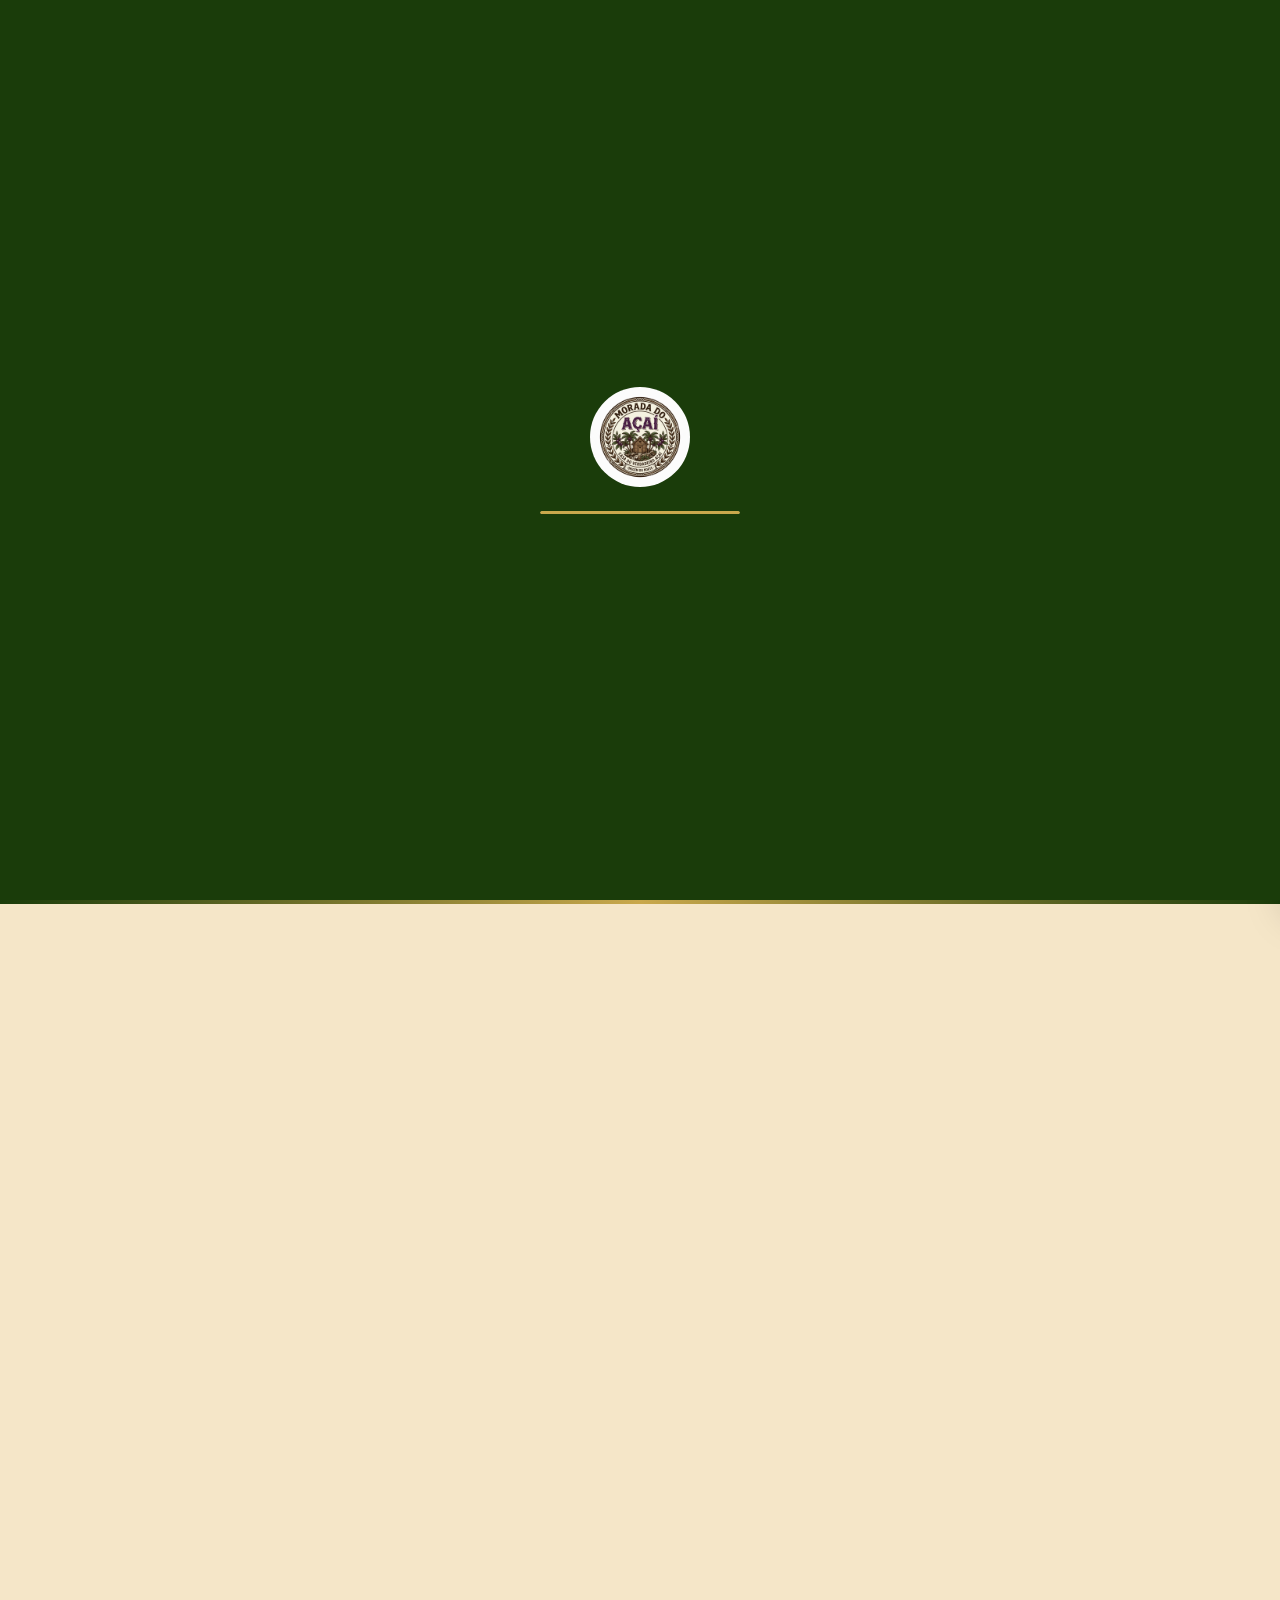
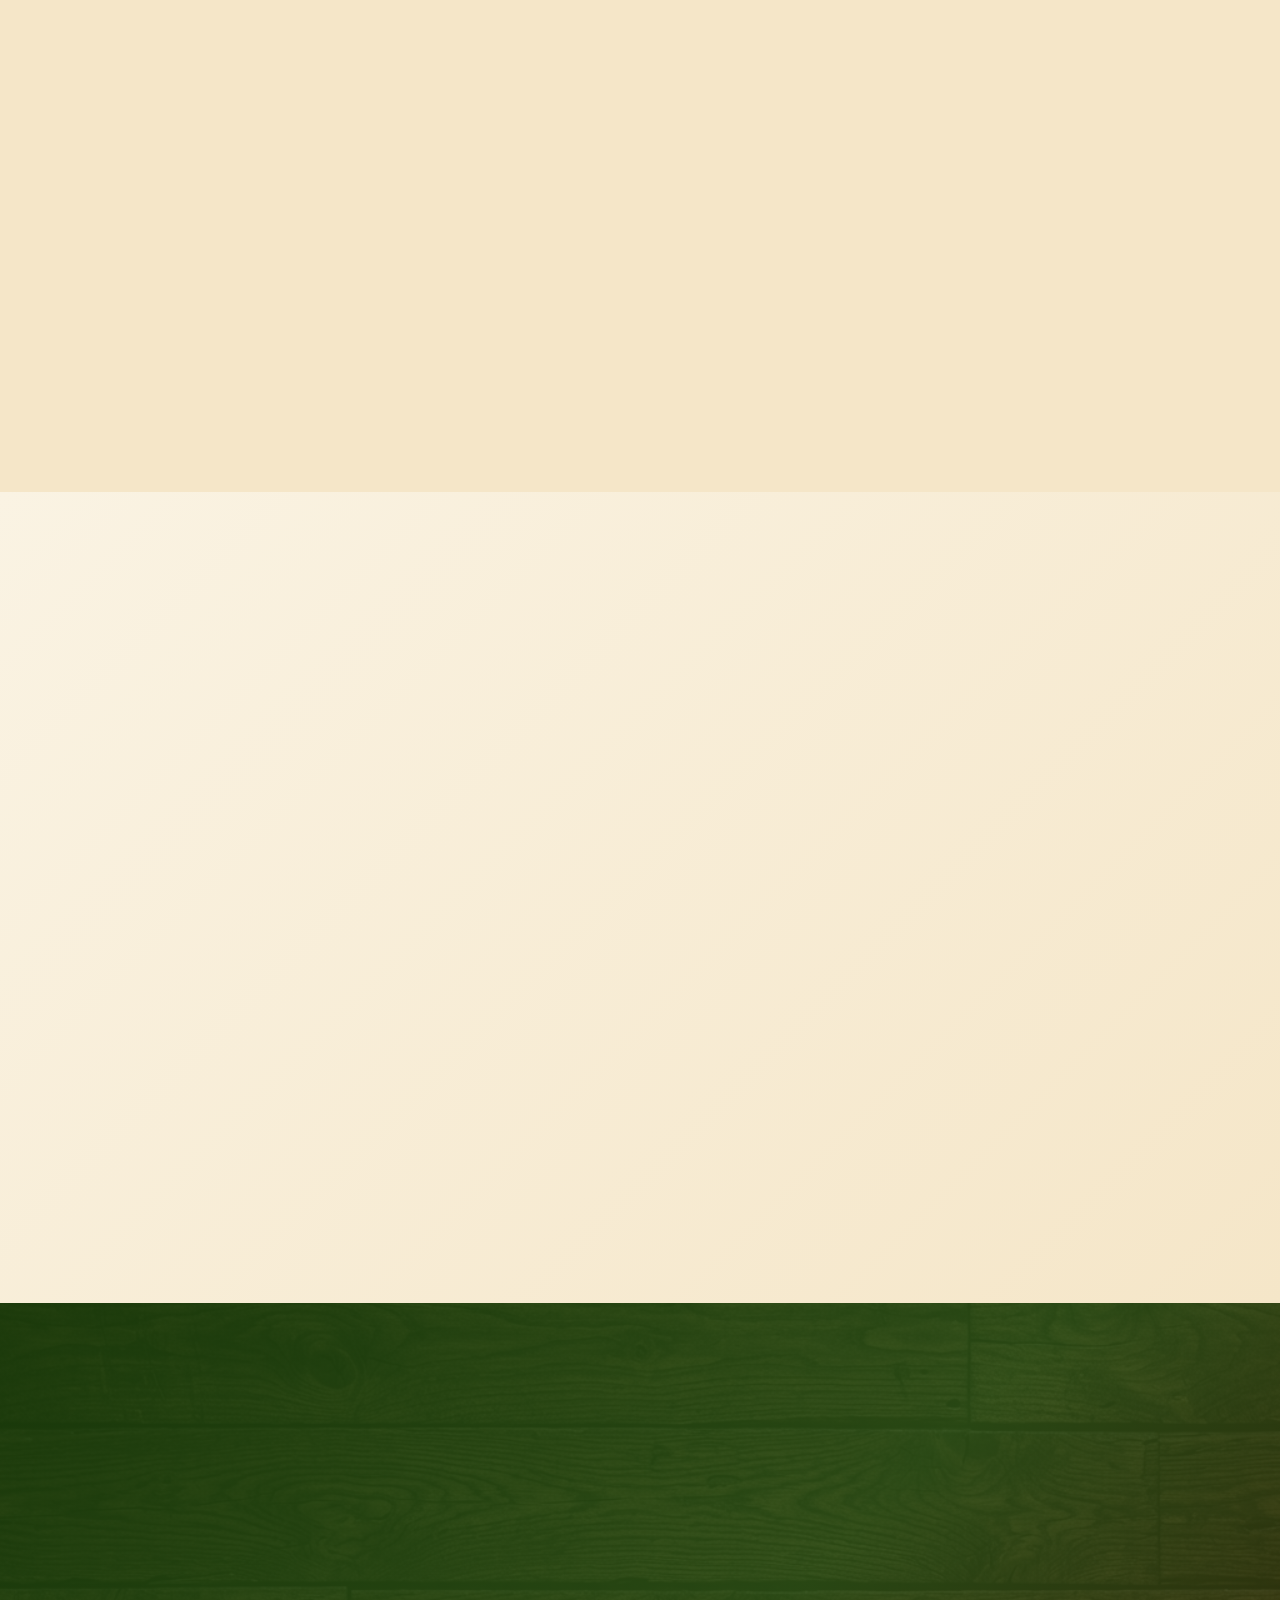
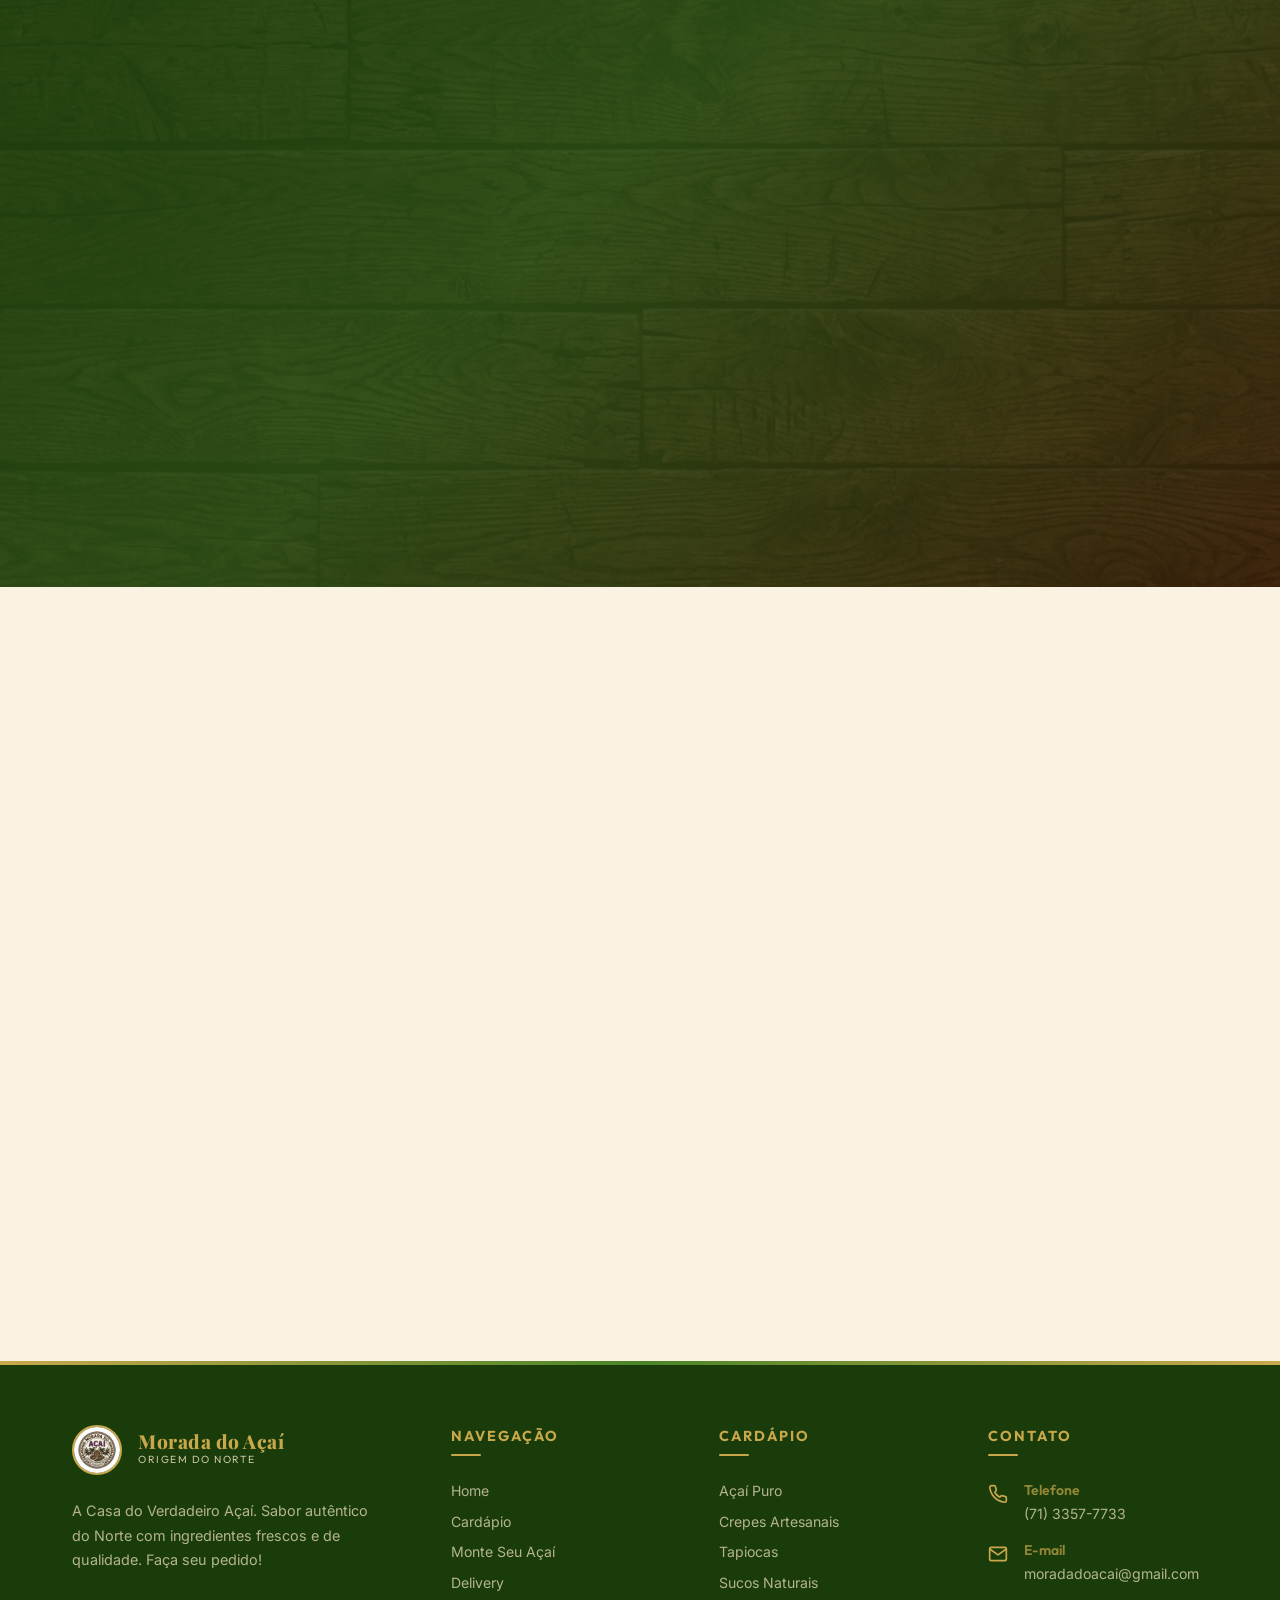
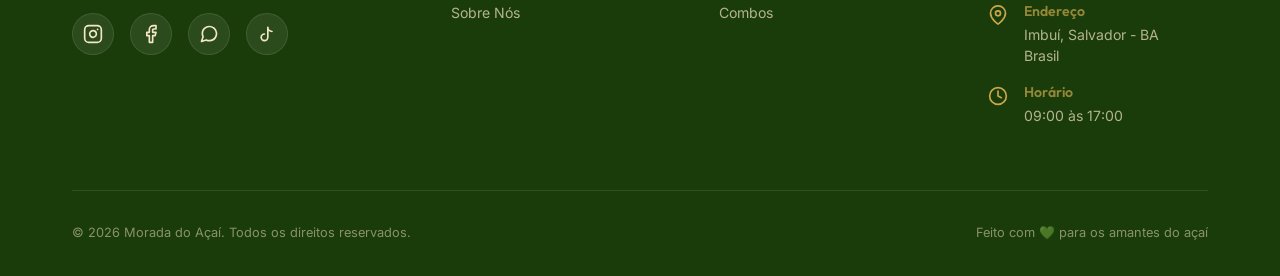
==== commit 824ceb21: "feat: adicionar montar.html e imagens sprite atualizadas - Pagina dedicada para montar o acai (monta" ====
--- a/index.html
+++ b/index.html
@@ -672,421 +672,7 @@
     </div>
   </div>
 
-  <!-- Açaí Customization Modal -->
-  <div class="acai-modal" id="acaiModal">
-    <div class="acai-modal-content">
-      <div class="acai-modal-header">
-        <h3>Monte seu Açaí</h3>
-        <button class="close-modal" id="closeAcaiModal">&times;</button>
-      </div>
-      <div class="acai-modal-body">
-        <form id="acaiForm">
-          <!-- Size Selector -->
-          <div class="modal-section">
-            <span class="section-title">1. Escolha o Tamanho *</span>
-            <div class="tiles-grid size-tiles">
-              <label class="tile-option">
-                <input type="radio" name="acaiSize" value="300ml" data-price="15.90" checked>
-                <div class="tile-card">
-                  <div class="tile-logo">
-                    <svg viewBox="0 0 64 64" width="32" height="32"><path d="M22 18 L42 18 L38 50 L26 50 Z" fill="#3d1052" stroke="#c9a84c" stroke-width="2" /><line x1="38" y1="6" x2="30" y2="18" stroke="#ea1c24" stroke-width="3" stroke-linecap="round" /><path d="M22 18 Q 32 12 42 18 Z" fill="#f5e6c8" /></svg>
-                  </div>
-                  <div class="tile-details">
-                    <span class="tile-name">Copo 300ml</span>
-                    <span class="tile-desc">Açaí Puro + 2 Adicionais</span>
-                  </div>
-                  <div class="tile-price">R$ 15,90</div>
-                  <div class="tile-check">
-                    <svg viewBox="0 0 24 24"><path d="M9 16.17L4.83 12l-1.42 1.41L9 19 21 7l-1.41-1.41z" fill="currentColor"/></svg>
-                  </div>
-                </div>
-              </label>
-              
-              <label class="tile-option">
-                <input type="radio" name="acaiSize" value="500ml" data-price="22.90">
-                <div class="tile-card">
-                  <div class="tile-logo">
-                    <svg viewBox="0 0 64 64" width="38" height="38"><path d="M20 16 L44 16 L39 52 L25 52 Z" fill="#3d1052" stroke="#c9a84c" stroke-width="2" /><line x1="38" y1="4" x2="30" y2="16" stroke="#ea1c24" stroke-width="3.5" stroke-linecap="round" /><path d="M20 16 Q 32 8 44 16 Z" fill="#f5e6c8" /></svg>
-                  </div>
-                  <div class="tile-details">
-                    <span class="tile-name">Copo 500ml</span>
-                    <span class="tile-desc">Açaí Puro + 3 Adicionais</span>
-                  </div>
-                  <div class="tile-price">R$ 22,90</div>
-                  <div class="tile-check">
-                    <svg viewBox="0 0 24 24"><path d="M9 16.17L4.83 12l-1.42 1.41L9 19 21 7l-1.41-1.41z" fill="currentColor"/></svg>
-                  </div>
-                </div>
-              </label>
-
-              <label class="tile-option">
-                <input type="radio" name="acaiSize" value="700ml" data-price="29.90">
-                <div class="tile-card">
-                  <div class="tile-logo">
-                    <svg viewBox="0 0 64 64" width="44" height="44"><path d="M18 14 L46 14 L40 54 L24 54 Z" fill="#3d1052" stroke="#c9a84c" stroke-width="2.5" /><line x1="40" y1="2" x2="30" y2="14" stroke="#ea1c24" stroke-width="4" stroke-linecap="round" /><path d="M18 14 Q 32 4 46 14 Z" fill="#f5e6c8" /></svg>
-                  </div>
-                  <div class="tile-details">
-                    <span class="tile-name">Copo 700ml</span>
-                    <span class="tile-desc">Açaí Puro + 4 Adicionais</span>
-                  </div>
-                  <div class="tile-price">R$ 29,90</div>
-                  <div class="tile-check">
-                    <svg viewBox="0 0 24 24"><path d="M9 16.17L4.83 12l-1.42 1.41L9 19 21 7l-1.41-1.41z" fill="currentColor"/></svg>
-                  </div>
-                </div>
-              </label>
-            </div>
-          </div>
-
-          <!-- Cremes Selection (Max 3) -->
-          <div class="modal-section">
-            <span class="section-title">2. Cremes Adicionais (Selecione até 3)</span>
-            <div class="tiles-grid option-tiles" data-limit="3" data-category="Cremes">
-              <label class="tile-option">
-                <input type="checkbox" name="acaiCremes" value="Nutella">
-                <div class="tile-card">
-                  <div class="tile-logo">
-                    <svg viewBox="0 0 64 64" width="36" height="36"><rect x="18" y="24" width="28" height="32" rx="4" fill="#f4eedb" stroke="#7e6f5c" stroke-width="2" /><rect x="20" y="16" width="24" height="8" rx="2" fill="#ffffff" stroke="#7e6f5c" stroke-width="2" /><line x1="24" y1="20" x2="40" y2="20" stroke="#7e6f5c" stroke-width="1" /><rect x="20" y="28" width="24" height="18" fill="#ffffff" /><text x="22" y="38" font-family="'Outfit', sans-serif" font-weight="900" font-size="8" fill="#ea1d2c">n</text><text x="27" y="38" font-family="'Outfit', sans-serif" font-weight="800" font-size="6" fill="#1a1a1a">utella</text><path d="M 22 42 Q 28 40 34 43 Q 40 41 42 43" fill="none" stroke="#5a3e1b" stroke-width="2" stroke-linecap="round" /></svg>
-                  </div>
-                  <div class="tile-details">
-                    <span class="tile-name">Nutella</span>
-                    <span class="tile-desc">Original Ferrero</span>
-                  </div>
-                  <div class="tile-check">
-                    <svg viewBox="0 0 24 24"><path d="M9 16.17L4.83 12l-1.42 1.41L9 19 21 7l-1.41-1.41z" fill="currentColor"/></svg>
-                  </div>
-                </div>
-              </label>
-
-              <label class="tile-option">
-                <input type="checkbox" name="acaiCremes" value="Leite Condensado">
-                <div class="tile-card">
-                  <div class="tile-logo">
-                    <svg viewBox="0 0 64 64" width="36" height="36"><rect x="20" y="18" width="24" height="34" rx="2" fill="#d9edf7" stroke="#337ab7" stroke-width="2" /><line x1="20" y1="24" x2="44" y2="24" stroke="#337ab7" stroke-width="1.5" /><line x1="20" y1="46" x2="44" y2="46" stroke="#337ab7" stroke-width="1.5" /><rect x="20" y="27" width="24" height="16" fill="#fcf8e3" /><path d="M32 29 C31 31 30 33 30 35 C30 38 34 38 34 35 C34 33 33 31 32 29" fill="#3a85c8" /><circle cx="32" cy="28" r="1.5" fill="#f0ad4e" /><text x="23" y="41" font-family="'Outfit', sans-serif" font-weight="bold" font-size="4" fill="#337ab7">MOÇA</text></svg>
-                  </div>
-                  <div class="tile-details">
-                    <span class="tile-name">Leite Moça</span>
-                    <span class="tile-desc">Condensado Nestlé</span>
-                  </div>
-                  <div class="tile-check">
-                    <svg viewBox="0 0 24 24"><path d="M9 16.17L4.83 12l-1.42 1.41L9 19 21 7l-1.41-1.41z" fill="currentColor"/></svg>
-                  </div>
-                </div>
-              </label>
-
-              <label class="tile-option">
-                <input type="checkbox" name="acaiCremes" value="Creme de Ninho">
-                <div class="tile-card">
-                  <div class="tile-logo">
-                    <svg viewBox="0 0 64 64" width="36" height="36"><path d="M16 28 C16 42 48 42 48 28 Z" fill="#ffffff" stroke="#e8d5b0" stroke-width="2" /><path d="M20 28 Q 32 16 44 28 Z" fill="#fefdf9" /><path d="M24 26 Q 32 20 40 26 Z" fill="#faf3e3" /><circle cx="32" cy="34" r="3" fill="#f1c40f" /><path d="M 31 34 Q 33 30 35 34 Z" fill="#196f3d" /></svg>
-                  </div>
-                  <div class="tile-details">
-                    <span class="tile-name">Creme de Ninho</span>
-                    <span class="tile-desc">Receita Especial da Casa</span>
-                  </div>
-                  <div class="tile-check">
-                    <svg viewBox="0 0 24 24"><path d="M9 16.17L4.83 12l-1.42 1.41L9 19 21 7l-1.41-1.41z" fill="currentColor"/></svg>
-                  </div>
-                </div>
-              </label>
-
-              <label class="tile-option">
-                <input type="checkbox" name="acaiCremes" value="Ovomaltine">
-                <div class="tile-card">
-                  <div class="tile-logo">
-                    <svg viewBox="0 0 64 64" width="36" height="36"><rect x="20" y="18" width="24" height="34" rx="2" fill="#e67e22" stroke="#d35400" stroke-width="2" /><path d="M20 26 L44 32 L44 38 L20 32 Z" fill="#f1c40f" /><text x="21" y="32" font-family="'Outfit', sans-serif" font-weight="900" font-size="4" fill="#000080" transform="rotate(12, 32, 32)">OVOMALTINE</text><circle cx="26" cy="44" r="2.5" fill="#4a2c0f" /><circle cx="38" cy="46" r="2" fill="#4a2c0f" /></svg>
-                  </div>
-                  <div class="tile-details">
-                    <span class="tile-name">Ovomaltine</span>
-                    <span class="tile-desc">Creme Crocante</span>
-                  </div>
-                  <div class="tile-check">
-                    <svg viewBox="0 0 24 24"><path d="M9 16.17L4.83 12l-1.42 1.41L9 19 21 7l-1.41-1.41z" fill="currentColor"/></svg>
-                  </div>
-                </div>
-              </label>
-
-              <label class="tile-option">
-                <input type="checkbox" name="acaiCremes" value="Doce de Leite">
-                <div class="tile-card">
-                  <div class="tile-logo">
-                    <svg viewBox="0 0 64 64" width="36" height="36"><rect x="18" y="24" width="28" height="32" rx="4" fill="#faf5eb" stroke="#a07d30" stroke-width="2" /><path d="M16 20 L48 20 L46 25 L18 25 Z" fill="#ea1c24" stroke="#a07d30" stroke-width="1.5" /><line x1="22" y1="20" x2="22" y2="25" stroke="#ffffff" stroke-width="1" /><line x1="32" y1="20" x2="32" y2="25" stroke="#ffffff" stroke-width="1" /><line x1="42" y1="20" x2="42" y2="25" stroke="#ffffff" stroke-width="1" /><rect x="22" y="30" width="20" height="20" rx="2" fill="#d35400" opacity="0.85" /><text x="24" y="42" font-family="'Outfit', sans-serif" font-weight="900" font-size="5.5" fill="#ffffff">DOCE</text></svg>
-                  </div>
-                  <div class="tile-details">
-                    <span class="tile-name">Doce de Leite</span>
-                    <span class="tile-desc">Tradicional Viçosa</span>
-                  </div>
-                  <div class="tile-check">
-                    <svg viewBox="0 0 24 24"><path d="M9 16.17L4.83 12l-1.42 1.41L9 19 21 7l-1.41-1.41z" fill="currentColor"/></svg>
-                  </div>
-                </div>
-              </label>
-
-              <label class="tile-option">
-                <input type="checkbox" name="acaiCremes" value="Creme de Cupuaçu">
-                <div class="tile-card">
-                  <div class="tile-logo">
-                    <svg viewBox="0 0 64 64" width="36" height="36"><path d="M16 28 C16 42 48 42 48 28 Z" fill="#5a3e1b" stroke="#3a2008" stroke-width="2" /><path d="M18 28 Q 32 12 46 28 Z" fill="#fbfcf2" /><path d="M22 28 Q 32 18 42 28 Z" fill="#f4f6db" /><path d="M32 20 Q 28 16 32 12 Q 36 16 32 20 Z" fill="#27ae60" /></svg>
-                  </div>
-                  <div class="tile-details">
-                    <span class="tile-name">Creme de Cupuaçu</span>
-                    <span class="tile-desc">Artesanal e Refrescante</span>
-                  </div>
-                  <div class="tile-check">
-                    <svg viewBox="0 0 24 24"><path d="M9 16.17L4.83 12l-1.42 1.41L9 19 21 7l-1.41-1.41z" fill="currentColor"/></svg>
-                  </div>
-                </div>
-              </label>
-            </div>
-          </div>
-
-          <!-- Frutas Selection (Max 3) -->
-          <div class="modal-section">
-            <span class="section-title">3. Frutas Adicionais (Selecione até 3)</span>
-            <div class="tiles-grid option-tiles" data-limit="3" data-category="Frutas">
-              <label class="tile-option">
-                <input type="checkbox" name="acaiFrutas" value="Morango">
-                <div class="tile-card">
-                  <div class="tile-logo">
-                    <svg viewBox="0 0 64 64" width="36" height="36"><path d="M32 16 C38 16 46 24 44 38 C42 48 32 54 32 54 C32 54 22 48 20 38 C18 24 26 16 32 16 Z" fill="#e74c3c" /><path d="M32 18 L26 12 L30 16 L32 10 L34 16 L38 12 Z" fill="#27ae60" /><circle cx="28" cy="26" r="1" fill="#f1c40f" /><circle cx="36" cy="28" r="1" fill="#f1c40f" /><circle cx="30" cy="34" r="1" fill="#f1c40f" /><circle cx="34" cy="40" r="1" fill="#f1c40f" /><circle cx="26" cy="38" r="1" fill="#f1c40f" /><circle cx="38" cy="36" r="1" fill="#f1c40f" /></svg>
-                  </div>
-                  <div class="tile-details">
-                    <span class="tile-name">Morangos</span>
-                    <span class="tile-desc">Fatiados e Frescos</span>
-                  </div>
-                  <div class="tile-check">
-                    <svg viewBox="0 0 24 24"><path d="M9 16.17L4.83 12l-1.42 1.41L9 19 21 7l-1.41-1.41z" fill="currentColor"/></svg>
-                  </div>
-                </div>
-              </label>
-
-              <label class="tile-option">
-                <input type="checkbox" name="acaiFrutas" value="Banana">
-                <div class="tile-card">
-                  <div class="tile-logo">
-                    <svg viewBox="0 0 64 64" width="36" height="36"><path d="M48 20 C34 22 22 34 20 48 C24 46 32 40 44 26 Z" fill="#f1c40f" stroke="#d4ac0d" stroke-width="1.5" /><path d="M48 20 L44 26 L48 24 Z" fill="#27ae60" /><path d="M20 48 L24 46 L21 49 Z" fill="#784212" /></svg>
-                  </div>
-                  <div class="tile-details">
-                    <span class="tile-name">Banana</span>
-                    <span class="tile-desc">Banana Prata em Rodelas</span>
-                  </div>
-                  <div class="tile-check">
-                    <svg viewBox="0 0 24 24"><path d="M9 16.17L4.83 12l-1.42 1.41L9 19 21 7l-1.41-1.41z" fill="currentColor"/></svg>
-                  </div>
-                </div>
-              </label>
-
-              <label class="tile-option">
-                <input type="checkbox" name="acaiFrutas" value="Kiwi">
-                <div class="tile-card">
-                  <div class="tile-logo">
-                    <svg viewBox="0 0 64 64" width="36" height="36"><circle cx="32" cy="32" r="22" fill="#8bc34a" stroke="#795548" stroke-width="2.5" /><circle cx="32" cy="32" r="6" fill="#e8f5e9" /><line x1="32" y1="16" x2="32" y2="48" stroke="#ffffff" stroke-width="1.5" stroke-dasharray="2,6" /><line x1="16" y1="32" x2="48" y2="32" stroke="#ffffff" stroke-width="1.5" stroke-dasharray="2,6" /><circle cx="32" cy="22" r="1" fill="#1a1a1a" /><circle cx="38" cy="24" r="1" fill="#1a1a1a" /><circle cx="42" cy="32" r="1" fill="#1a1a1a" /><circle cx="38" cy="40" r="1" fill="#1a1a1a" /><circle cx="32" cy="42" r="1" fill="#1a1a1a" /><circle cx="26" cy="40" r="1" fill="#1a1a1a" /><circle cx="22" cy="32" r="1" fill="#1a1a1a" /><circle cx="26" cy="24" r="1" fill="#1a1a1a" /></svg>
-                  </div>
-                  <div class="tile-details">
-                    <span class="tile-name">Kiwi</span>
-                    <span class="tile-desc">Fresco e Suavemente Ácido</span>
-                  </div>
-                  <div class="tile-check">
-                    <svg viewBox="0 0 24 24"><path d="M9 16.17L4.83 12l-1.42 1.41L9 19 21 7l-1.41-1.41z" fill="currentColor"/></svg>
-                  </div>
-                </div>
-              </label>
-
-              <label class="tile-option">
-                <input type="checkbox" name="acaiFrutas" value="Manga">
-                <div class="tile-card">
-                  <div class="tile-logo">
-                    <svg viewBox="0 0 64 64" width="36" height="36"><path d="M32 16 C42 16 48 24 46 36 C44 48 34 52 30 52 C20 52 16 44 18 32 C20 20 26 16 32 16 Z" fill="#f39c12" /><path d="M22 28 C28 20 38 24 42 32" fill="none" stroke="#e67e22" stroke-width="1" /><path d="M32 16 Q 30 10 24 8 Q 28 14 32 16 Z" fill="#27ae60" /></svg>
-                  </div>
-                  <div class="tile-details">
-                    <span class="tile-name">Manga</span>
-                    <span class="tile-desc">Cubos de Manga Palmer</span>
-                  </div>
-                  <div class="tile-check">
-                    <svg viewBox="0 0 24 24"><path d="M9 16.17L4.83 12l-1.42 1.41L9 19 21 7l-1.41-1.41z" fill="currentColor"/></svg>
-                  </div>
-                </div>
-              </label>
-
-              <label class="tile-option">
-                <input type="checkbox" name="acaiFrutas" value="Abacaxi">
-                <div class="tile-card">
-                  <div class="tile-logo">
-                    <svg viewBox="0 0 64 64" width="36" height="36"><rect x="22" y="24" width="20" height="28" rx="10" fill="#f1c40f" stroke="#d4ac0d" stroke-width="1.5" /><path d="M24 30 L38 48 M38 30 L24 48" stroke="#d4ac0d" stroke-width="1" /><path d="M22 38 L34 50 M40 38 L28 50" stroke="#d4ac0d" stroke-width="1" /><path d="M32 24 L28 14 L32 18 L36 14 Z" fill="#27ae60" /><path d="M32 24 L24 18 L30 20 L32 24 Z" fill="#1e8449" /><path d="M32 24 L40 18 L34 20 L32 24 Z" fill="#1e8449" /></svg>
-                  </div>
-                  <div class="tile-details">
-                    <span class="tile-name">Abacaxi</span>
-                    <span class="tile-desc">Pedaços em Calda Leve</span>
-                  </div>
-                  <div class="tile-check">
-                    <svg viewBox="0 0 24 24"><path d="M9 16.17L4.83 12l-1.42 1.41L9 19 21 7l-1.41-1.41z" fill="currentColor"/></svg>
-                  </div>
-                </div>
-              </label>
-
-              <label class="tile-option">
-                <input type="checkbox" name="acaiFrutas" value="Coco Ralado">
-                <div class="tile-card">
-                  <div class="tile-logo">
-                    <svg viewBox="0 0 64 64" width="36" height="36"><path d="M16 28 C16 44 48 44 48 28 Z" fill="#784212" stroke="#4a2711" stroke-width="2" /><path d="M18 28 C18 42 46 42 46 28 Z" fill="#ffffff" /><path d="M22 28 Q 24 25 28 27" stroke="#784212" stroke-width="2" fill="none" stroke-linecap="round" /><path d="M32 28 Q 35 24 38 26" stroke="#784212" stroke-width="2" fill="none" stroke-linecap="round" /></svg>
-                  </div>
-                  <div class="tile-details">
-                    <span class="tile-name">Coco Ralado</span>
-                    <span class="tile-desc">Flocos de Coco Úmido</span>
-                  </div>
-                  <div class="tile-check">
-                    <svg viewBox="0 0 24 24"><path d="M9 16.17L4.83 12l-1.42 1.41L9 19 21 7l-1.41-1.41z" fill="currentColor"/></svg>
-                  </div>
-                </div>
-              </label>
-            </div>
-          </div>
-
-          <!-- Toppings Selection (Max 3) -->
-          <div class="modal-section">
-            <span class="section-title">4. Acompanhamentos (Selecione até 3)</span>
-            <div class="tiles-grid option-tiles" data-limit="3" data-category="Toppings">
-              <label class="tile-option">
-                <input type="checkbox" name="acaiToppings" value="Granola Artesanal">
-                <div class="tile-card">
-                  <div class="tile-logo">
-                    <svg viewBox="0 0 64 64" width="36" height="36"><path d="M16 32 C16 46 48 46 48 32 Z" fill="#d7ccc8" stroke="#8d6e63" stroke-width="2" /><path d="M18 32 Q 32 22 46 32 Z" fill="#8d6e63" /><path d="M 22 30 Q 32 26 42 30" fill="none" stroke="#f1c40f" stroke-width="2.5" /><circle cx="24" cy="34" r="1.5" fill="#f39c12" /><circle cx="32" cy="32" r="1" fill="#4e342e" /><circle cx="40" cy="35" r="1.5" fill="#f39c12" /><circle cx="28" cy="36" r="1.5" fill="#4e342e" /><circle cx="36" cy="34" r="1" fill="#f39c12" /></svg>
-                  </div>
-                  <div class="tile-details">
-                    <span class="tile-name">Granola</span>
-                    <span class="tile-desc">Granola Crocante Especial</span>
-                  </div>
-                  <div class="tile-check">
-                    <svg viewBox="0 0 24 24"><path d="M9 16.17L4.83 12l-1.42 1.41L9 19 21 7l-1.41-1.41z" fill="currentColor"/></svg>
-                  </div>
-                </div>
-              </label>
-
-              <label class="tile-option">
-                <input type="checkbox" name="acaiToppings" value="Leite em Pó Ninho">
-                <div class="tile-card">
-                  <div class="tile-logo">
-                    <svg viewBox="0 0 64 64" width="36" height="36"><rect x="20" y="18" width="24" height="34" rx="3" fill="#fcf3cf" stroke="#f1c40f" stroke-width="2" /><rect x="20" y="26" width="24" height="8" fill="#196f3d" /><text x="22" y="32" font-family="'Outfit', sans-serif" font-weight="900" font-size="5.5" fill="#ffffff">NINHO</text><ellipse cx="32" cy="42" rx="6" ry="3" fill="none" stroke="#d35400" stroke-width="1" /><path d="M22 47 Q 26 44 32 46 Q 38 43 42 47" fill="none" stroke="#ffffff" stroke-width="2" /></svg>
-                  </div>
-                  <div class="tile-details">
-                    <span class="tile-name">Leite Ninho</span>
-                    <span class="tile-desc">Leite em Pó Nestlé</span>
-                  </div>
-                  <div class="tile-check">
-                    <svg viewBox="0 0 24 24"><path d="M9 16.17L4.83 12l-1.42 1.41L9 19 21 7l-1.41-1.41z" fill="currentColor"/></svg>
-                  </div>
-                </div>
-              </label>
-
-              <label class="tile-option">
-                <input type="checkbox" name="acaiToppings" value="KitKat">
-                <div class="tile-card">
-                  <div class="tile-logo">
-                    <svg viewBox="0 0 64 64" width="36" height="36"><rect x="16" y="22" width="32" height="20" rx="2" fill="#ea1d2c" stroke="#b8141f" stroke-width="2" transform="rotate(-10, 32, 32)" /><ellipse cx="32" cy="32" rx="12" ry="6" fill="#ffffff" transform="rotate(-10, 32, 32)" /><text x="23" y="35" font-family="'Outfit', sans-serif" font-weight="900" font-size="6.5" fill="#ea1d2c" transform="rotate(-10, 32, 32)">KitKat</text></svg>
-                  </div>
-                  <div class="tile-details">
-                    <span class="tile-name">KitKat</span>
-                    <span class="tile-desc">Pedacinhos de KitKat Nestlé</span>
-                  </div>
-                  <div class="tile-check">
-                    <svg viewBox="0 0 24 24"><path d="M9 16.17L4.83 12l-1.42 1.41L9 19 21 7l-1.41-1.41z" fill="currentColor"/></svg>
-                  </div>
-                </div>
-              </label>
-
-              <label class="tile-option">
-                <input type="checkbox" name="acaiToppings" value="Ouro Branco">
-                <div class="tile-card">
-                  <div class="tile-logo">
-                    <svg viewBox="0 0 64 64" width="36" height="36"><path d="M12 32 Q 22 24 32 32 Q 42 24 52 32 Q 42 40 32 32 Q 22 40 12 32 Z" fill="#fcf8e3" stroke="#c9a84c" stroke-width="2" /><circle cx="32" cy="32" r="7" fill="#c9a84c" /><text x="27" y="32" font-family="'Outfit', sans-serif" font-weight="900" font-size="3" fill="#ffffff">OURO</text><text x="27" y="35" font-family="'Outfit', sans-serif" font-weight="900" font-size="3" fill="#ffffff">BRANCO</text><path d="M 16 28 L 12 32 L 16 36 Z" fill="#c9a84c" /><path d="M 48 28 L 52 32 L 48 36 Z" fill="#c9a84c" /></svg>
-                  </div>
-                  <div class="tile-details">
-                    <span class="tile-name">Ouro Branco</span>
-                    <span class="tile-desc">Bombom Picado Lacta</span>
-                  </div>
-                  <div class="tile-check">
-                    <svg viewBox="0 0 24 24"><path d="M9 16.17L4.83 12l-1.42 1.41L9 19 21 7l-1.41-1.41z" fill="currentColor"/></svg>
-                  </div>
-                </div>
-              </label>
-
-              <label class="tile-option">
-                <input type="checkbox" name="acaiToppings" value="Laka">
-                <div class="tile-card">
-                  <div class="tile-logo">
-                    <svg viewBox="0 0 64 64" width="36" height="36"><rect x="18" y="22" width="28" height="20" rx="1.5" fill="#ebf5fb" stroke="#2980b9" stroke-width="2" transform="rotate(8, 32, 32)" /><path d="M18 32 C 26 28 38 34 46 30 L46 42 L18 42 Z" fill="#3498db" transform="rotate(8, 32, 32)" /><text x="22" y="33" font-family="'Outfit', sans-serif" font-weight="900" font-size="9" fill="#2980b9" transform="rotate(8, 32, 32)">Laka</text></svg>
-                  </div>
-                  <div class="tile-details">
-                    <span class="tile-name">Chocolate Laka</span>
-                    <span class="tile-desc">Chocolate Branco Lacta</span>
-                  </div>
-                  <div class="tile-check">
-                    <svg viewBox="0 0 24 24"><path d="M9 16.17L4.83 12l-1.42 1.41L9 19 21 7l-1.41-1.41z" fill="currentColor"/></svg>
-                  </div>
-                </div>
-              </label>
-
-              <label class="tile-option">
-                <input type="checkbox" name="acaiToppings" value="Paçoca">
-                <div class="tile-card">
-                  <div class="tile-logo">
-                    <svg viewBox="0 0 64 64" width="36" height="36"><ellipse cx="32" cy="24" rx="14" ry="6" fill="#ede0c8" stroke="#a07d30" stroke-width="1.5" /><path d="M18 24 L18 40 C18 46 46 46 46 40 L46 24 Z" fill="#ede0c8" stroke="#a07d30" stroke-width="1.5" /><ellipse cx="32" cy="40" rx="14" ry="6" fill="#ede0c8" opacity="0.8" /><text x="24" y="35" font-family="'Outfit', sans-serif" font-weight="900" font-size="7" fill="#8b1a2b">AMOR</text></svg>
-                  </div>
-                  <div class="tile-details">
-                    <span class="tile-name">Paçoca Amor</span>
-                    <span class="tile-desc">Rolha Esfarelada</span>
-                  </div>
-                  <div class="tile-check">
-                    <svg viewBox="0 0 24 24"><path d="M9 16.17L4.83 12l-1.42 1.41L9 19 21 7l-1.41-1.41z" fill="currentColor"/></svg>
-                  </div>
-                </div>
-              </label>
-
-              <label class="tile-option">
-                <input type="checkbox" name="acaiToppings" value="Pé de Moleque">
-                <div class="tile-card">
-                  <div class="tile-logo">
-                    <svg viewBox="0 0 64 64" width="36" height="36"><rect x="18" y="24" width="28" height="20" rx="2" fill="#a07d30" stroke="#7a5a2e" stroke-width="2" transform="rotate(-5, 32, 32)" /><circle cx="24" cy="30" r="3" fill="#f5e6c8" /><circle cx="38" cy="32" r="2.5" fill="#f5e6c8" /><circle cx="32" cy="38" r="3" fill="#f5e6c8" /><circle cx="28" cy="34" r="2" fill="#faf3e3" /></svg>
-                  </div>
-                  <div class="tile-details">
-                    <span class="tile-name">Pé de Moleque</span>
-                    <span class="tile-desc">Crocante com Amendoim</span>
-                  </div>
-                  <div class="tile-check">
-                    <svg viewBox="0 0 24 24"><path d="M9 16.17L4.83 12l-1.42 1.41L9 19 21 7l-1.41-1.41z" fill="currentColor"/></svg>
-                  </div>
-                </div>
-              </label>
-
-              <label class="tile-option">
-                <input type="checkbox" name="acaiToppings" value="Confetes M&Ms">
-                <div class="tile-card">
-                  <div class="tile-logo">
-                    <svg viewBox="0 0 64 64" width="36" height="36"><circle cx="24" cy="26" r="6" fill="#e74c3c" /><text x="22" y="28" font-family="'Outfit', sans-serif" font-weight="bold" font-size="6" fill="#ffffff">m</text><circle cx="38" cy="28" r="6" fill="#3498db" /><text x="36" y="30" font-family="'Outfit', sans-serif" font-weight="bold" font-size="6" fill="#ffffff">m</text><circle cx="30" cy="40" r="6" fill="#f1c40f" /><text x="28" y="42" font-family="'Outfit', sans-serif" font-weight="bold" font-size="6" fill="#ffffff">m</text></svg>
-                  </div>
-                  <div class="tile-details">
-                    <span class="tile-name">Confetes</span>
-                    <span class="tile-desc">Pastilhas M&Ms</span>
-                  </div>
-                  <div class="tile-check">
-                    <svg viewBox="0 0 24 24"><path d="M9 16.17L4.83 12l-1.42 1.41L9 19 21 7l-1.41-1.41z" fill="currentColor"/></svg>
-                  </div>
-                </div>
-              </label>
-            </div>
-          </div>
-
-          <div class="acai-modal-footer">
-            <div class="modal-total">
-              <span>Total:</span>
-              <span id="modalTotalPrice">R$ 15,90</span>
-            </div>
-            <button type="submit" class="btn-add-to-cart">Adicionar ao Carrinho</button>
-          </div>
-        </form>
-      </div>
-    </div>
-  </div>
+
 
   <script src="script.js"></script>
 </body>
--- a/styles.css
+++ b/styles.css
@@ -2013,3 +2013,1530 @@
     font-size: 0.75rem;
   }
 }
+
+/* =============================================
+   SHOPPING CART & MODAL STYLES
+   ============================================= */
+
+/* Floating Cart Button */
+.cart-float-btn {
+  position: fixed;
+  bottom: 100px;
+  right: 30px;
+  width: 60px;
+  height: 60px;
+  background: var(--green-primary);
+  color: var(--white);
+  border: 3px solid var(--gold);
+  border-radius: var(--radius-full);
+  display: flex;
+  align-items: center;
+  justify-content: center;
+  cursor: pointer;
+  z-index: 999;
+  box-shadow: var(--shadow-lg);
+  transition: all var(--transition-normal);
+}
+
+.cart-float-btn:hover {
+  transform: scale(1.08) translateY(-2px);
+  background: var(--green-dark);
+  box-shadow: var(--shadow-xl);
+}
+
+.cart-float-btn .cart-icon {
+  display: flex;
+  align-items: center;
+  justify-content: center;
+}
+
+.cart-float-btn .cart-badge {
+  position: absolute;
+  top: -5px;
+  right: -5px;
+  background: var(--red-berry);
+  color: var(--white);
+  font-family: var(--font-accent);
+  font-size: 0.75rem;
+  font-weight: 800;
+  width: 22px;
+  height: 22px;
+  border-radius: var(--radius-full);
+  display: flex;
+  align-items: center;
+  justify-content: center;
+  border: 2px solid var(--white);
+  box-shadow: var(--shadow-sm);
+  animation: popIn 0.3s cubic-bezier(0.175, 0.885, 0.32, 1.275);
+}
+
+@keyframes popIn {
+  0% { transform: scale(0); }
+  100% { transform: scale(1); }
+}
+
+/* Cart Overlay */
+.cart-overlay {
+  position: fixed;
+  inset: 0;
+  background: rgba(0, 0, 0, 0.5);
+  backdrop-filter: blur(4px);
+  z-index: 1000;
+  opacity: 0;
+  visibility: hidden;
+  transition: all var(--transition-normal);
+}
+
+.cart-overlay.open {
+  opacity: 1;
+  visibility: visible;
+}
+
+/* Cart Drawer */
+.cart-drawer {
+  position: fixed;
+  top: 0;
+  right: -460px;
+  width: 100%;
+  max-width: 450px;
+  height: 100%;
+  background: var(--white);
+  z-index: 1001;
+  box-shadow: var(--shadow-xl);
+  display: flex;
+  flex-direction: column;
+  transition: right 0.4s cubic-bezier(0.16, 1, 0.3, 1);
+}
+
+.cart-drawer.open {
+  right: 0;
+}
+
+.cart-drawer-header {
+  padding: var(--space-lg);
+  border-bottom: 2px solid var(--cream-dark);
+  display: flex;
+  align-items: center;
+  justify-content: space-between;
+  background: var(--green-dark);
+  color: var(--white);
+}
+
+.cart-drawer-header h3 {
+  font-family: var(--font-heading);
+  font-size: 1.4rem;
+  font-weight: 700;
+}
+
+.close-drawer {
+  background: transparent;
+  border: none;
+  color: var(--white);
+  font-size: 2rem;
+  cursor: pointer;
+  line-height: 1;
+  transition: transform var(--transition-fast);
+}
+
+.close-drawer:hover {
+  transform: scale(1.1);
+  color: var(--gold);
+}
+
+/* Cart Views */
+.cart-view,
+.checkout-view {
+  flex: 1;
+  display: flex;
+  flex-direction: column;
+  overflow-y: auto;
+  padding: var(--space-lg);
+}
+
+.cart-view.hidden,
+.checkout-view.hidden {
+  display: none !important;
+}
+
+.cart-items {
+  flex: 1;
+  display: flex;
+  flex-direction: column;
+  gap: var(--space-md);
+  overflow-y: auto;
+  margin-bottom: var(--space-lg);
+}
+
+.empty-cart-message {
+  display: flex;
+  flex-direction: column;
+  align-items: center;
+  justify-content: center;
+  gap: var(--space-md);
+  color: var(--gray-light);
+  height: 200px;
+}
+
+.empty-cart-message svg {
+  stroke: var(--cream-dark);
+}
+
+/* Cart Item Card */
+.cart-item {
+  display: flex;
+  gap: var(--space-md);
+  padding: var(--space-md);
+  background: var(--cream-light);
+  border: 1px solid var(--beige);
+  border-radius: var(--radius-lg);
+  align-items: center;
+  transition: all var(--transition-fast);
+}
+
+.cart-item:hover {
+  border-color: var(--green-light);
+  background: var(--white);
+  box-shadow: var(--shadow-sm);
+}
+
+.cart-item-img {
+  width: 60px;
+  height: 60px;
+  min-width: 60px;
+  border-radius: var(--radius-md);
+  border: 1px solid var(--beige);
+  overflow: hidden;
+  background: var(--cream-light);
+}
+
+.cart-item-img img {
+  width: 100%;
+  height: 100%;
+  object-fit: cover;
+  display: block;
+}
+
+.cart-item-details {
+  flex: 1;
+}
+
+.cart-item-name {
+  font-family: var(--font-accent);
+  font-weight: 700;
+  font-size: 0.95rem;
+  color: var(--brown-dark);
+  margin-bottom: 2px;
+}
+
+.cart-item-options {
+  font-size: 0.75rem;
+  color: var(--gray-medium);
+  line-height: 1.3;
+}
+
+.cart-item-options p {
+  margin: 1px 0;
+}
+
+.cart-item-meta {
+  display: flex;
+  align-items: center;
+  justify-content: space-between;
+  margin-top: var(--space-sm);
+}
+
+.cart-item-price {
+  font-family: var(--font-accent);
+  font-weight: 700;
+  color: var(--green-primary);
+  font-size: 0.95rem;
+}
+
+.cart-item-actions {
+  display: flex;
+  align-items: center;
+  gap: 8px;
+}
+
+.qty-btn {
+  width: 24px;
+  height: 24px;
+  border-radius: var(--radius-full);
+  border: 1px solid var(--beige);
+  background: var(--white);
+  display: flex;
+  align-items: center;
+  justify-content: center;
+  font-size: 0.85rem;
+  font-weight: bold;
+  color: var(--brown-dark);
+  cursor: pointer;
+  transition: all var(--transition-fast);
+}
+
+.qty-btn:hover {
+  background: var(--green-primary);
+  color: var(--white);
+  border-color: var(--green-primary);
+}
+
+.cart-item-qty {
+  font-family: var(--font-accent);
+  font-weight: 600;
+  font-size: 0.85rem;
+  min-width: 16px;
+  text-align: center;
+}
+
+.btn-remove-item {
+  background: transparent;
+  border: none;
+  color: var(--red-berry);
+  cursor: pointer;
+  display: flex;
+  align-items: center;
+  justify-content: center;
+  padding: 4px;
+  border-radius: var(--radius-sm);
+  transition: all var(--transition-fast);
+}
+
+.btn-remove-item:hover {
+  background: rgba(139, 26, 43, 0.1);
+  transform: scale(1.1);
+}
+
+/* Cart Summary */
+.cart-summary {
+  border-top: 2px solid var(--cream-dark);
+  padding-top: var(--space-md);
+}
+
+.summary-line {
+  display: flex;
+  justify-content: space-between;
+  font-family: var(--font-accent);
+  font-size: 1.1rem;
+  font-weight: 700;
+  color: var(--brown-dark);
+  margin-bottom: var(--space-md);
+}
+
+.btn-checkout-next,
+.btn-checkout-submit {
+  width: 100%;
+  background: var(--green-primary);
+  color: var(--white);
+  border: none;
+  padding: var(--space-md);
+  border-radius: var(--radius-md);
+  font-family: var(--font-accent);
+  font-weight: 700;
+  text-transform: uppercase;
+  letter-spacing: 1px;
+  font-size: 0.9rem;
+  cursor: pointer;
+  box-shadow: var(--shadow-sm);
+  transition: all var(--transition-normal);
+}
+
+.btn-checkout-next:hover:not(:disabled),
+.btn-checkout-submit:hover {
+  background: var(--green-dark);
+  box-shadow: var(--shadow-md);
+  transform: translateY(-1px);
+}
+
+.btn-checkout-next:disabled {
+  background: var(--cream-dark);
+  color: var(--gray-light);
+  cursor: not-allowed;
+  box-shadow: none;
+}
+
+/* Checkout Form Styles */
+#checkoutForm {
+  display: flex;
+  flex-direction: column;
+  gap: var(--space-md);
+}
+
+.form-group {
+  display: flex;
+  flex-direction: column;
+  gap: 6px;
+}
+
+.form-group.hidden {
+  display: none !important;
+}
+
+.form-group label {
+  font-family: var(--font-accent);
+  font-weight: 600;
+  font-size: 0.85rem;
+  color: var(--brown-dark);
+}
+
+.form-group input,
+.form-group select {
+  padding: 10px 14px;
+  border: 1px solid var(--beige);
+  border-radius: var(--radius-md);
+  font-family: var(--font-body);
+  font-size: 0.9rem;
+  transition: all var(--transition-fast);
+}
+
+.form-group input:focus,
+.form-group select:focus {
+  outline: none;
+  border-color: var(--green-primary);
+  box-shadow: 0 0 0 3px rgba(45, 80, 22, 0.1);
+}
+
+.delivery-options {
+  display: grid;
+  grid-template-columns: 1fr 1fr;
+  gap: var(--space-sm);
+}
+
+.delivery-type-label {
+  border: 2px solid var(--beige);
+  padding: 10px;
+  border-radius: var(--radius-md);
+  cursor: pointer;
+  text-align: center;
+  font-family: var(--font-accent);
+  font-weight: 600;
+  font-size: 0.85rem;
+  transition: all var(--transition-normal);
+  display: flex;
+  align-items: center;
+  justify-content: center;
+}
+
+.delivery-type-label input {
+  display: none;
+}
+
+.delivery-type-label.active {
+  border-color: var(--green-primary);
+  background: var(--cream-light);
+  color: var(--green-primary);
+}
+
+.address-fields {
+  display: flex;
+  flex-direction: column;
+  gap: var(--space-md);
+  padding: var(--space-md);
+  background: var(--cream-light);
+  border-radius: var(--radius-lg);
+  border: 1px dashed var(--beige);
+}
+
+.checkout-actions {
+  display: grid;
+  grid-template-columns: 100px 1fr;
+  gap: var(--space-sm);
+  margin-top: var(--space-md);
+}
+
+.btn-checkout-back {
+  background: transparent;
+  border: 2px solid var(--beige);
+  color: var(--brown-dark);
+  font-family: var(--font-accent);
+  font-weight: 700;
+  border-radius: var(--radius-md);
+  cursor: pointer;
+  transition: all var(--transition-fast);
+}
+
+.btn-checkout-back:hover {
+  background: var(--cream-light);
+  border-color: var(--brown-medium);
+}
+
+
+/* =============================================
+   AÇAÍ CUSTOMIZATION MODAL
+   ============================================= */
+.acai-modal {
+  position: fixed;
+  inset: 0;
+  background: rgba(0, 0, 0, 0.6);
+  backdrop-filter: blur(5px);
+  z-index: 2000;
+  display: flex;
+  align-items: center;
+  justify-content: center;
+  opacity: 0;
+  visibility: hidden;
+  transition: all var(--transition-normal);
+}
+
+.acai-modal.open {
+  opacity: 1;
+  visibility: visible;
+}
+
+.acai-modal-content {
+  background: var(--white);
+  width: 100%;
+  max-width: 650px;
+  max-height: 85vh;
+  border-radius: var(--radius-xl);
+  overflow: hidden;
+  box-shadow: var(--shadow-xl);
+  display: flex;
+  flex-direction: column;
+  animation: slideUpModal 0.4s cubic-bezier(0.16, 1, 0.3, 1);
+}
+
+@keyframes slideUpModal {
+  0% { transform: translateY(30px); opacity: 0; }
+  100% { transform: translateY(0); opacity: 1; }
+}
+
+.acai-modal-header {
+  padding: var(--space-lg);
+  border-bottom: 2px solid var(--cream-dark);
+  display: flex;
+  align-items: center;
+  justify-content: space-between;
+  background: var(--green-dark);
+  color: var(--white);
+}
+
+.acai-modal-header h3 {
+  font-family: var(--font-heading);
+  font-size: 1.4rem;
+  font-weight: 700;
+  text-transform: uppercase;
+  letter-spacing: 1px;
+}
+
+.close-modal {
+  background: transparent;
+  border: none;
+  color: var(--white);
+  font-size: 2rem;
+  cursor: pointer;
+  line-height: 1;
+  transition: transform var(--transition-fast);
+}
+
+.close-modal:hover {
+  transform: scale(1.1);
+  color: var(--gold);
+}
+
+.acai-modal-body {
+  flex: 1;
+  overflow-y: auto;
+  padding: var(--space-xl);
+}
+
+.modal-section {
+  margin-bottom: var(--space-xl);
+}
+
+.section-title {
+  display: block;
+  font-family: var(--font-accent);
+  font-weight: 700;
+  font-size: 1rem;
+  color: var(--brown-dark);
+  margin-bottom: var(--space-md);
+  border-left: 4px solid var(--green-primary);
+  padding-left: 8px;
+}
+
+/* Tiles Grid for Options */
+.tiles-grid {
+  display: grid;
+  grid-template-columns: repeat(2, 1fr);
+  gap: var(--space-md);
+}
+
+.size-tiles {
+  grid-template-columns: repeat(3, 1fr);
+}
+
+/* Tile Option Wrapper */
+.tile-option {
+  display: block;
+  position: relative;
+  cursor: pointer;
+  user-select: none;
+}
+
+/* Hide native inputs */
+.tile-option input {
+  position: absolute;
+  opacity: 0;
+  width: 0;
+  height: 0;
+}
+
+/* Card body */
+.tile-card {
+  display: flex;
+  align-items: center;
+  gap: 12px;
+  padding: var(--space-sm) var(--space-md);
+  background: var(--white);
+  border: 2px solid var(--beige);
+  border-radius: var(--radius-lg);
+  transition: all var(--transition-normal);
+  min-height: 64px;
+  position: relative;
+}
+
+.tile-option:hover .tile-card {
+  border-color: var(--green-light);
+  transform: translateY(-2px);
+  box-shadow: var(--shadow-md);
+}
+
+/* Size tiles specifically */
+.size-tiles .tile-card {
+  flex-direction: column;
+  justify-content: center;
+  text-align: center;
+  padding: var(--space-md) var(--space-sm);
+  min-height: 120px;
+  gap: 8px;
+}
+
+.size-tiles .tile-details {
+  text-align: center;
+}
+
+.size-tiles .tile-check {
+  position: absolute;
+  top: 8px;
+  right: 8px;
+  margin: 0;
+}
+
+/* Checked States */
+.tile-option input:checked + .tile-card {
+  border-color: var(--green-primary);
+  background: var(--cream-light);
+  box-shadow: var(--shadow-md);
+}
+
+.size-tiles .tile-option input:checked + .tile-card {
+  border-color: var(--gold);
+  background: var(--cream-light);
+}
+
+/* Real photo tiles style */
+.tile-real-photo {
+  width: 40px;
+  height: 40px;
+  min-width: 40px;
+  border-radius: var(--radius-md);
+  background-size: cover;
+  background-position: center;
+  background-repeat: no-repeat;
+  box-shadow: var(--shadow-sm);
+  background-color: var(--cream-light);
+}
+
+/* Cups Sprite */
+.photo-cup-300, .photo-cup-500, .photo-cup-700 {
+  background-image: url('images/cups_sprite.png');
+  background-size: 300% 100%;
+}
+.photo-cup-300 { background-position: 0% 0%; }
+.photo-cup-500 { background-position: 50% 0%; }
+.photo-cup-700 { background-position: 100% 0%; }
+
+/* Cremes Sprite */
+.photo-cream-nutella,
+.photo-cream-leite-moca,
+.photo-cream-creme-ninho,
+.photo-cream-ovomaltine,
+.photo-cream-doce-leite,
+.photo-cream-creme-cupuacu {
+  background-image: url('images/cremes_sprite.png');
+  background-size: 300% 200%;
+}
+.photo-cream-nutella { background-position: 0% 0%; }
+.photo-cream-leite-moca { background-position: 50% 0%; }
+.photo-cream-creme-ninho { background-position: 100% 0%; }
+.photo-cream-ovomaltine { background-position: 0% 100%; }
+.photo-cream-doce-leite { background-position: 50% 100%; }
+.photo-cream-creme-cupuacu { background-position: 100% 100%; }
+
+/* Frutas Sprite */
+.photo-fruit-morango,
+.photo-fruit-banana,
+.photo-fruit-kiwi,
+.photo-fruit-manga,
+.photo-fruit-abacaxi,
+.photo-fruit-coco-ralado {
+  background-image: url('images/frutas_sprite.png');
+  background-size: 300% 200%;
+}
+.photo-fruit-morango { background-position: 0% 0%; }
+.photo-fruit-banana { background-position: 50% 0%; }
+.photo-fruit-kiwi { background-position: 100% 0%; }
+.photo-fruit-manga { background-position: 0% 100%; }
+.photo-fruit-abacaxi { background-position: 50% 100%; }
+.photo-fruit-coco-ralado { background-position: 100% 100%; }
+
+/* Toppings Sprite */
+.photo-topping-granola,
+.photo-topping-leite-ninho,
+.photo-topping-kitkat,
+.photo-topping-ouro-branco,
+.photo-topping-laka,
+.photo-topping-pacoca,
+.photo-topping-pe-de-moleque,
+.photo-topping-confetes {
+  background-image: url('images/toppings_sprite.png');
+  background-size: 400% 200%;
+}
+.photo-topping-granola { background-position: 0% 0%; }
+.photo-topping-leite-ninho { background-position: 33.333% 0%; }
+.photo-topping-kitkat { background-position: 66.666% 0%; }
+.photo-topping-ouro-branco { background-position: 100% 0%; }
+.photo-topping-laka { background-position: 0% 100%; }
+.photo-topping-pacoca { background-position: 33.333% 100%; }
+.photo-topping-pe-de-moleque { background-position: 66.666% 100%; }
+.photo-topping-confetes { background-position: 100% 100%; }
+
+/* Size tiles photo size override */
+.size-tiles .tile-real-photo {
+  width: 70px;
+  height: 70px;
+  min-width: 70px;
+  background-color: transparent;
+  box-shadow: none;
+}
+
+/* Text details inside tiles */
+.tile-details {
+  display: flex;
+  flex-direction: column;
+  flex: 1;
+}
+
+.tile-name {
+  font-family: var(--font-accent);
+  font-weight: 700;
+  font-size: 0.9rem;
+  color: var(--brown-dark);
+}
+
+.tile-desc {
+  font-size: 0.7rem;
+  color: var(--gray-medium);
+  line-height: 1.2;
+  margin-top: 1px;
+}
+
+.tile-price {
+  font-family: var(--font-accent);
+  font-weight: 700;
+  color: var(--green-primary);
+  font-size: 0.95rem;
+  margin-left: auto;
+  margin-right: 8px;
+}
+
+/* Custom Checkbox circle */
+.tile-check {
+  width: 20px;
+  height: 20px;
+  border-radius: var(--radius-full);
+  border: 2px solid var(--cream-dark);
+  display: flex;
+  align-items: center;
+  justify-content: center;
+  color: transparent;
+  transition: all var(--transition-fast);
+  margin-left: auto;
+  background: var(--white);
+}
+
+.tile-check svg {
+  width: 12px;
+  height: 12px;
+}
+
+.tile-option input:checked + .tile-card .tile-check {
+  background: var(--green-primary);
+  border-color: var(--green-primary);
+  color: var(--white);
+}
+
+.size-tiles .tile-option input:checked + .tile-card .tile-check {
+  background: var(--gold);
+  border-color: var(--gold);
+  color: var(--brown-dark);
+}
+
+/* Footer of modal */
+.acai-modal-footer {
+  padding: var(--space-lg);
+  border-top: 2px solid var(--cream-dark);
+  background: var(--cream-light);
+  display: flex;
+  align-items: center;
+  justify-content: space-between;
+}
+
+.modal-total {
+  display: flex;
+  flex-direction: column;
+}
+
+.modal-total span:first-child {
+  font-size: 0.75rem;
+  color: var(--gray-medium);
+  text-transform: uppercase;
+  letter-spacing: 0.5px;
+  font-weight: 600;
+}
+
+.modal-total span:last-child {
+  font-family: var(--font-accent);
+  font-size: 1.4rem;
+  font-weight: 800;
+  color: var(--green-primary);
+}
+
+.btn-add-to-cart {
+  background: var(--green-primary);
+  color: var(--white);
+  border: none;
+  padding: var(--space-md) var(--space-xl);
+  border-radius: var(--radius-md);
+  font-family: var(--font-accent);
+  font-weight: 700;
+  text-transform: uppercase;
+  letter-spacing: 1px;
+  font-size: 0.85rem;
+  cursor: pointer;
+  transition: all var(--transition-normal);
+  box-shadow: var(--shadow-sm);
+}
+
+.btn-add-to-cart:hover {
+  background: var(--green-dark);
+  transform: translateY(-1px);
+  box-shadow: var(--shadow-md);
+}
+
+/* Modal Disabled Tile Options */
+.tile-option.disabled {
+  opacity: 0.4;
+  cursor: not-allowed;
+}
+
+.tile-option.disabled .tile-card {
+  pointer-events: none;
+}
+
+/* Media Queries for Modal & Cart */
+@media (max-width: 768px) {
+  .cart-drawer {
+    max-width: 100%;
+    right: -100%;
+  }
+  
+  .cart-float-btn {
+    bottom: 90px;
+    right: 20px;
+    width: 54px;
+    height: 54px;
+  }
+  
+  .tiles-grid {
+    grid-template-columns: 1fr;
+  }
+  
+  .size-tiles {
+    grid-template-columns: 1fr;
+  }
+  
+  .size-tiles .tile-card {
+    flex-direction: row;
+    justify-content: flex-start;
+    text-align: left;
+    min-height: 64px;
+    padding: var(--space-sm) var(--space-md);
+  }
+  
+  .size-tiles .tile-check {
+    position: static;
+    margin-left: auto;
+  }
+  
+  .acai-modal-content {
+    max-height: 95vh;
+  }
+  
+  .acai-modal-body {
+    padding: var(--space-md);
+  }
+}
+
+/* =============================================
+   PÁGINA MONTE SEU AÇAÍ (montar.html)
+   ============================================= */
+
+.montar-hero {
+  position: relative;
+  height: 38vh;
+  min-height: 240px;
+  display: flex;
+  align-items: center;
+  justify-content: center;
+  background: url('images/hero-bg.png') center/cover no-repeat;
+  text-align: center;
+  padding-top: 80px;
+  overflow: hidden;
+}
+
+.montar-hero::before {
+  content: '';
+  position: absolute;
+  inset: 0;
+  background: linear-gradient(180deg, rgba(26, 60, 10, 0.8) 0%, rgba(61, 16, 82, 0.85) 100%);
+  z-index: 1;
+}
+
+.montar-hero .container {
+  position: relative;
+  z-index: 2;
+}
+
+.montar-hero-title {
+  font-family: var(--font-heading);
+  font-size: clamp(2.4rem, 5vw, 3.8rem);
+  font-weight: 900;
+  color: var(--gold);
+  margin-bottom: var(--space-xs);
+  text-shadow: 0 4px 15px rgba(0, 0, 0, 0.5);
+  letter-spacing: 1px;
+}
+
+.montar-hero-desc {
+  font-size: clamp(0.95rem, 2vw, 1.2rem);
+  color: var(--cream-light);
+  max-width: 800px;
+  margin: 0 auto;
+  opacity: 0.9;
+  line-height: 1.6;
+  text-shadow: 0 2px 4px rgba(0, 0, 0, 0.4);
+}
+
+.montar-section {
+  padding: var(--space-3xl) 0;
+  background-color: var(--cream-light);
+}
+
+.montar-container {
+  display: grid;
+  grid-template-columns: 1.3fr 0.9fr;
+  gap: var(--space-2xl);
+  align-items: start;
+}
+
+/* Coluna da Esquerda (Opções) */
+.montar-options-col {
+  display: flex;
+  flex-direction: column;
+  gap: var(--space-xl);
+}
+
+/* Coluna da Direita (Sticky Preview & Summary) */
+.montar-summary-col {
+  position: sticky;
+  top: 100px;
+  z-index: 10;
+  transition: all var(--transition-normal);
+}
+
+.montar-sticky-wrapper {
+  display: flex;
+  flex-direction: column;
+  gap: var(--space-lg);
+}
+
+/* Container do Preview do Copo */
+.acai-preview-container {
+  background: linear-gradient(135deg, var(--green-dark), #102606), url('images/wood-texture.png');
+  background-blend-mode: multiply;
+  background-size: cover;
+  border-radius: var(--radius-xl);
+  border: 2px solid var(--gold);
+  padding: var(--space-xl) var(--space-lg);
+  display: flex;
+  flex-direction: column;
+  align-items: center;
+  justify-content: center;
+  box-shadow: var(--shadow-lg);
+  position: relative;
+  overflow: hidden;
+}
+
+.acai-preview-container::after {
+  content: '';
+  position: absolute;
+  top: 0;
+  left: 0;
+  right: 0;
+  height: 100%;
+  background: linear-gradient(180deg, rgba(255, 255, 255, 0.05) 0%, transparent 50%);
+  pointer-events: none;
+}
+
+.preview-label {
+  font-family: var(--font-accent);
+  font-size: 0.8rem;
+  font-weight: 800;
+  color: var(--gold);
+  text-transform: uppercase;
+  letter-spacing: 2px;
+  margin-bottom: var(--space-md);
+  text-shadow: 0 2px 4px rgba(0,0,0,0.5);
+}
+
+/* Visual Cup */
+.acai-preview-cup {
+  position: relative;
+  width: 170px;
+  height: 250px;
+  border: 5px solid rgba(255, 255, 255, 0.25);
+  border-top: none;
+  border-bottom-left-radius: 35px 60px;
+  border-bottom-right-radius: 35px 60px;
+  border-top-left-radius: 8px;
+  border-top-right-radius: 8px;
+  background: rgba(255, 255, 255, 0.04);
+  box-shadow: inset 0 0 30px rgba(255, 255, 255, 0.08), 
+              0 15px 35px rgba(0, 0, 0, 0.5),
+              0 0 0 1px rgba(255, 255, 255, 0.1);
+  overflow: visible;
+  transition: width 0.4s cubic-bezier(0.175, 0.885, 0.32, 1.275), 
+              height 0.4s cubic-bezier(0.175, 0.885, 0.32, 1.275);
+  display: flex;
+  align-items: flex-end;
+  z-index: 2;
+}
+
+/* 3D Glass Rim */
+.cup-rim {
+  position: absolute;
+  top: -6px;
+  left: -5px;
+  right: -5px;
+  height: 12px;
+  border: 5px solid rgba(255, 255, 255, 0.35);
+  border-radius: 50%;
+  z-index: 10;
+  pointer-events: none;
+  background: rgba(255, 255, 255, 0.08);
+  box-shadow: 0 2px 4px rgba(0,0,0,0.2), inset 0 1px 2px rgba(255,255,255,0.4);
+}
+
+/* 3D Açaí Surface Cap */
+.acai-fill-cap {
+  position: absolute;
+  top: -6px;
+  left: 0;
+  right: 0;
+  height: 12px;
+  background: #240533;
+  border-radius: 50%;
+  z-index: 2;
+  box-shadow: inset 0 1px 2px rgba(255, 255, 255, 0.15), 0 2px 4px rgba(0,0,0,0.3);
+}
+
+/* Gold Spoon */
+.cup-spoon {
+  position: absolute;
+  top: -45px;
+  right: 25px;
+  width: 14px;
+  height: 110px;
+  background: linear-gradient(to bottom, #d4af37, #aa7c11, #f3e5ab, #aa7c11);
+  border-radius: 4px;
+  z-index: 1;
+  transform: rotate(15deg);
+  box-shadow: 2px 5px 8px rgba(0,0,0,0.35);
+  transition: transform 0.5s cubic-bezier(0.175, 0.885, 0.32, 1.275);
+  transform-origin: bottom center;
+}
+.cup-spoon::before {
+  content: '';
+  position: absolute;
+  bottom: 0;
+  left: 50%;
+  transform: translateX(-50%);
+  width: 24px;
+  height: 36px;
+  background: radial-gradient(circle at center, #f3e5ab 0%, #aa7c11 60%, #5a4005 100%);
+  border-radius: 50% 50% 40% 40%;
+  box-shadow: inset 0 2px 4px rgba(255,255,255,0.4), 0 2px 4px rgba(0,0,0,0.2);
+}
+.acai-preview-cup:hover .cup-spoon {
+  transform: rotate(10deg) translateY(-5px);
+}
+
+/* Cup sizes animations */
+.acai-preview-cup.size-300ml {
+  width: 140px;
+  height: 200px;
+}
+
+.acai-preview-cup.size-300ml .cup-spoon {
+  height: 90px;
+  top: -35px;
+}
+
+.acai-preview-cup.size-500ml {
+  width: 165px;
+  height: 250px;
+}
+
+.acai-preview-cup.size-500ml .cup-spoon {
+  height: 110px;
+  top: -45px;
+}
+
+.acai-preview-cup.size-700ml {
+  width: 190px;
+  height: 300px;
+}
+
+.acai-preview-cup.size-700ml .cup-spoon {
+  height: 130px;
+  top: -55px;
+}
+
+/* Purple Açaí Filling */
+.acai-preview-fill {
+  width: 100%;
+  height: 90%;
+  background: linear-gradient(to right, #240533, #3c0c52, #1b0227);
+  position: relative;
+  border-bottom-left-radius: 28px 50px;
+  border-bottom-right-radius: 28px 50px;
+  transition: height 0.6s cubic-bezier(0.25, 1, 0.5, 1);
+  overflow: hidden;
+  box-shadow: inset 0 10px 20px rgba(0,0,0,0.4);
+}
+
+/* Glass Reflection */
+.cup-reflection {
+  position: absolute;
+  top: 0;
+  left: 12px;
+  width: 20px;
+  height: 100%;
+  background: linear-gradient(to right, rgba(255, 255, 255, 0.2) 0%, rgba(255, 255, 255, 0.05) 50%, transparent 100%);
+  z-index: 5;
+  pointer-events: none;
+  transform: skewX(-6deg);
+}
+
+.cup-shadow {
+  width: 170px;
+  height: 14px;
+  background: rgba(0, 0, 0, 0.55);
+  border-radius: var(--radius-full);
+  filter: blur(5px);
+  margin-top: 10px;
+  transition: width 0.4s cubic-bezier(0.175, 0.885, 0.32, 1.275);
+}
+
+.acai-preview-cup.size-300ml ~ .cup-shadow { width: 140px; }
+.acai-preview-cup.size-500ml ~ .cup-shadow { width: 170px; }
+.acai-preview-cup.size-700ml ~ .cup-shadow { width: 190px; }
+
+/* Cream Layers inside Açaí */
+.cream-layers {
+  position: absolute;
+  inset: 0;
+  display: flex;
+  flex-direction: column;
+  justify-content: space-around;
+  pointer-events: none;
+  z-index: 3;
+}
+
+.cream-layer {
+  width: 100%;
+  height: 30px;
+  opacity: 0.95;
+  box-shadow: inset 0 2px 4px rgba(0,0,0,0.2), inset 0 -2px 4px rgba(0,0,0,0.2);
+  transform: scaleY(0);
+  transform-origin: center;
+  animation: dropLayer 0.6s cubic-bezier(0.25, 1, 0.5, 1) forwards;
+  position: absolute;
+  left: 0;
+  overflow: visible;
+}
+
+/* Dripping Caldas */
+.cream-layer::before, .cream-layer::after {
+  content: '';
+  position: absolute;
+  top: 100%;
+  width: 8px;
+  border-radius: 0 0 4px 4px;
+  animation: drip 2.5s ease-in-out infinite alternate;
+}
+.cream-layer::before {
+  left: 20%;
+  height: 18px;
+  animation-delay: 0.2s;
+}
+.cream-layer::after {
+  right: 25%;
+  height: 24px;
+  width: 10px;
+  animation-delay: 0.7s;
+}
+
+@keyframes dropLayer {
+  0% { transform: scaleY(0); opacity: 0; }
+  100% { transform: scaleY(1); opacity: 0.95; }
+}
+
+@keyframes drip {
+  0% { height: 5px; transform: scaleY(0.8); }
+  100% { height: 28px; transform: scaleY(1.1); }
+}
+
+/* Cream Colors & Dripping Caldas Colors */
+.cream-nutella {
+  background: linear-gradient(180deg, #3f220f, #271407);
+  border-top: 1px solid #573117;
+  border-bottom: 1px solid #1a0b03;
+}
+.cream-nutella::before, .cream-nutella::after { background: #271407; }
+
+.cream-leite-condensado {
+  background: linear-gradient(180deg, #faf7e9, #ece2be);
+  border-top: 1px solid #fff;
+  border-bottom: 1px solid #dfd3a8;
+}
+.cream-leite-condensado::before, .cream-leite-condensado::after { background: #ece2be; }
+
+.cream-ninho {
+  background: linear-gradient(180deg, #fdfaf2, #f5eccf);
+  border-top: 1px solid #fff;
+  border-bottom: 1px solid #e7dcb4;
+}
+.cream-ninho::before, .cream-ninho::after { background: #f5eccf; }
+
+.cream-ovomaltine {
+  background: linear-gradient(180deg, #4c2912, #321908);
+  border-top: 1px solid #62381c;
+  border-bottom: 1px solid #1c0d02;
+}
+.cream-ovomaltine::before, .cream-ovomaltine::after { background: #321908; }
+
+.cream-doce-de-leite {
+  background: linear-gradient(180deg, #d35400, #b33600);
+  border-top: 1px solid #e67e22;
+  border-bottom: 1px solid #802200;
+}
+.cream-doce-de-leite::before, .cream-doce-de-leite::after { background: #b33600; }
+
+.cream-cupuacu {
+  background: linear-gradient(180deg, #fafbf0, #ecf0c1);
+  border-top: 1px solid #fff;
+  border-bottom: 1px solid #dde2aa;
+}
+.cream-cupuacu::before, .cream-cupuacu::after { background: #ecf0c1; }
+
+/* Floating Ingredients */
+.floating-ingredients {
+  position: absolute;
+  inset: 0;
+  pointer-events: none;
+  z-index: 4;
+}
+
+.floating-item {
+  position: absolute;
+  width: 26px;
+  height: 26px;
+  opacity: 0;
+  filter: drop-shadow(0 2px 4px rgba(0,0,0,0.3));
+  border-radius: var(--radius-sm);
+  background-size: cover;
+  background-position: center;
+  background-repeat: no-repeat;
+  animation: fallAndSettle 0.8s cubic-bezier(0.25, 1, 0.5, 1) forwards, 
+             floatGently 4s ease-in-out infinite alternate;
+}
+
+/* Particles Sprite Mapping */
+.floating-item.particle-fruit {
+  background-image: url('images/frutas_sprite.png');
+  background-size: 300% 200%;
+}
+.floating-item.particle-topping {
+  background-image: url('images/toppings_sprite.png');
+  background-size: 400% 200%;
+}
+
+.particle-fruit-morango { background-position: 0% 0%; }
+.particle-fruit-banana { background-position: 50% 0%; }
+.particle-fruit-kiwi { background-position: 100% 0%; }
+.particle-fruit-manga { background-position: 0% 100%; }
+.particle-fruit-abacaxi { background-position: 50% 100%; }
+.particle-fruit-coco-ralado { background-position: 100% 100%; }
+
+.particle-topping-granola { background-position: 0% 0%; }
+.particle-topping-leite-ninho { background-position: 33.333% 0%; }
+.particle-topping-kitkat { background-position: 66.666% 0%; }
+.particle-topping-ouro-branco { background-position: 100% 0%; }
+.particle-topping-laka { background-position: 0% 100%; }
+.particle-topping-pacoca { background-position: 33.333% 100%; }
+.particle-topping-pe-de-moleque { background-position: 66.666% 100%; }
+.particle-topping-confetes { background-position: 100% 100%; }
+
+@keyframes fallAndSettle {
+  0% {
+    transform: translateY(-120px) rotate(var(--init-rot, 0deg)) scale(0.6);
+    opacity: 0;
+  }
+  40% {
+    opacity: 1;
+  }
+  80% {
+    transform: translateY(10px) rotate(var(--rot, 15deg)) scale(1.1);
+  }
+  100% {
+    transform: translateY(0) rotate(var(--rot, 15deg)) scale(1);
+    opacity: 1;
+  }
+}
+
+@keyframes floatGently {
+  0% { margin-top: -2px; transform: rotate(var(--rot, 15deg)) translateX(-1px); }
+  100% { margin-top: 2px; transform: rotate(calc(var(--rot, 15deg) + 12deg)) translateX(1px); }
+}
+
+/* Wobble effect when ingredients are added */
+.acai-preview-cup.wobble {
+  animation: wobble 0.6s cubic-bezier(0.25, 0.8, 0.25, 1.25);
+}
+
+@keyframes wobble {
+  0% { transform: scale(1); }
+  15% { transform: scale(1.1, 0.9) skewX(-5deg); }
+  30% { transform: scale(0.9, 1.1) skewX(5deg); }
+  45% { transform: scale(1.05, 0.95) skewX(-3deg); }
+  60% { transform: scale(0.98, 1.02) skewX(2deg); }
+  75% { transform: scale(1.01, 0.99) skewX(-1deg); }
+  100% { transform: scale(1) skewX(0); }
+}
+
+/* Purple Splash effect */
+.purple-splash {
+  position: absolute;
+  top: 10px;
+  left: 50%;
+  transform: translateX(-50%);
+  width: 80px;
+  height: 25px;
+  background: radial-gradient(ellipse at center, rgba(97, 15, 133, 0.85) 0%, rgba(60, 12, 82, 0.9) 50%, transparent 80%);
+  border-radius: 50%;
+  pointer-events: none;
+  z-index: 12;
+  animation: splashEffect 0.5s ease-out forwards;
+}
+
+@keyframes splashEffect {
+  0% { transform: translateX(-50%) scale(0.2); opacity: 0; }
+  50% { opacity: 1; }
+  100% { transform: translateX(-50%) scale(1.3); opacity: 0; }
+}
+
+/* Floating Toast Popups */
+.floating-toast {
+  position: absolute;
+  top: -40px;
+  left: 50%;
+  transform: translateX(-50%);
+  background: var(--gold);
+  color: var(--brown-dark);
+  padding: 6px 12px;
+  border-radius: var(--radius-full);
+  font-family: var(--font-accent);
+  font-weight: 800;
+  font-size: 0.8rem;
+  box-shadow: 0 4px 12px rgba(0,0,0,0.3);
+  pointer-events: none;
+  z-index: 20;
+  white-space: nowrap;
+  border: 1px solid var(--white);
+  animation: toastRise 1.2s cubic-bezier(0.16, 1, 0.3, 1) forwards;
+}
+
+@keyframes toastRise {
+  0% { transform: translateX(-50%) translateY(10px) scale(0.8); opacity: 0; }
+  20% { transform: translateX(-50%) translateY(0) scale(1); opacity: 1; }
+  80% { opacity: 1; }
+  100% { transform: translateX(-50%) translateY(-50px) scale(0.9); opacity: 0; }
+}
+
+/* Sticky Summary Card */
+.montar-summary-card {
+  background: var(--white);
+  border-radius: var(--radius-xl);
+  border: 1px solid var(--beige);
+  padding: var(--space-xl);
+  box-shadow: var(--shadow-lg);
+  display: flex;
+  flex-direction: column;
+  gap: var(--space-md);
+}
+
+.summary-card-title {
+  font-family: var(--font-heading);
+  font-size: 1.4rem;
+  font-weight: 800;
+  color: var(--brown-dark);
+  margin-bottom: var(--space-sm);
+  border-bottom: 2px solid var(--cream-dark);
+  padding-bottom: var(--space-xs);
+  text-transform: capitalize;
+}
+
+.summary-details {
+  display: flex;
+  flex-direction: column;
+  gap: 12px;
+}
+
+.summary-line {
+  display: flex;
+  justify-content: space-between;
+  align-items: flex-start;
+  gap: 16px;
+}
+
+.summary-line .label {
+  font-family: var(--font-accent);
+  font-weight: 700;
+  font-size: 0.88rem;
+  color: var(--gray-dark);
+  text-transform: uppercase;
+  letter-spacing: 0.5px;
+}
+
+.summary-line .val {
+  font-size: 0.9rem;
+  color: var(--brown-primary);
+  font-weight: 600;
+  text-align: right;
+  line-height: 1.4;
+  word-break: break-word;
+}
+
+.summary-divider {
+  height: 1px;
+  background: var(--cream-dark);
+  margin: var(--space-sm) 0;
+}
+
+.summary-total-section {
+  display: flex;
+  justify-content: space-between;
+  align-items: center;
+}
+
+.summary-total-section .total-label {
+  font-family: var(--font-accent);
+  font-weight: 800;
+  font-size: 1.05rem;
+  color: var(--brown-dark);
+  text-transform: uppercase;
+  letter-spacing: 1px;
+}
+
+.summary-total-section .total-val {
+  font-family: var(--font-accent);
+  font-size: 1.8rem;
+  font-weight: 900;
+  color: var(--green-primary);
+  text-shadow: 0 1px 1px rgba(0,0,0,0.05);
+}
+
+.btn-add-to-cart-page {
+  width: 100%;
+  background: linear-gradient(135deg, var(--green-primary), var(--green-dark));
+  color: var(--white);
+  border: 2px solid var(--gold);
+  padding: 14px var(--space-lg);
+  border-radius: var(--radius-md);
+  font-family: var(--font-accent);
+  font-weight: 700;
+  text-transform: uppercase;
+  letter-spacing: 1px;
+  font-size: 0.95rem;
+  cursor: pointer;
+  box-shadow: 0 4px 12px rgba(45, 80, 22, 0.2);
+  transition: all var(--transition-normal);
+  display: flex;
+  align-items: center;
+  justify-content: center;
+  gap: var(--space-xs);
+  margin-top: var(--space-sm);
+}
+
+.btn-add-to-cart-page:hover {
+  transform: translateY(-2px);
+  box-shadow: 0 8px 24px rgba(201, 168, 76, 0.4);
+  background: linear-gradient(135deg, var(--green-light), var(--green-primary));
+}
+
+.btn-add-to-cart-page:active {
+  transform: translateY(0);
+}
+
+/* Responsive Customizer Layout */
+@media (max-width: 992px) {
+  .montar-container {
+    grid-template-columns: 1fr;
+  }
+  
+  .montar-summary-col {
+    position: relative;
+    top: 0;
+  }
+
+  .acai-preview-container {
+    padding: var(--space-lg) var(--space-md);
+  }
+}
+
+@media (max-width: 576px) {
+  .montar-hero {
+    height: 30vh;
+    min-height: 180px;
+    padding-top: 60px;
+  }
+  .montar-section {
+    padding: var(--space-xl) 0;
+  }
+  .montar-summary-card {
+    padding: var(--space-lg) var(--space-md);
+  }
+}
+
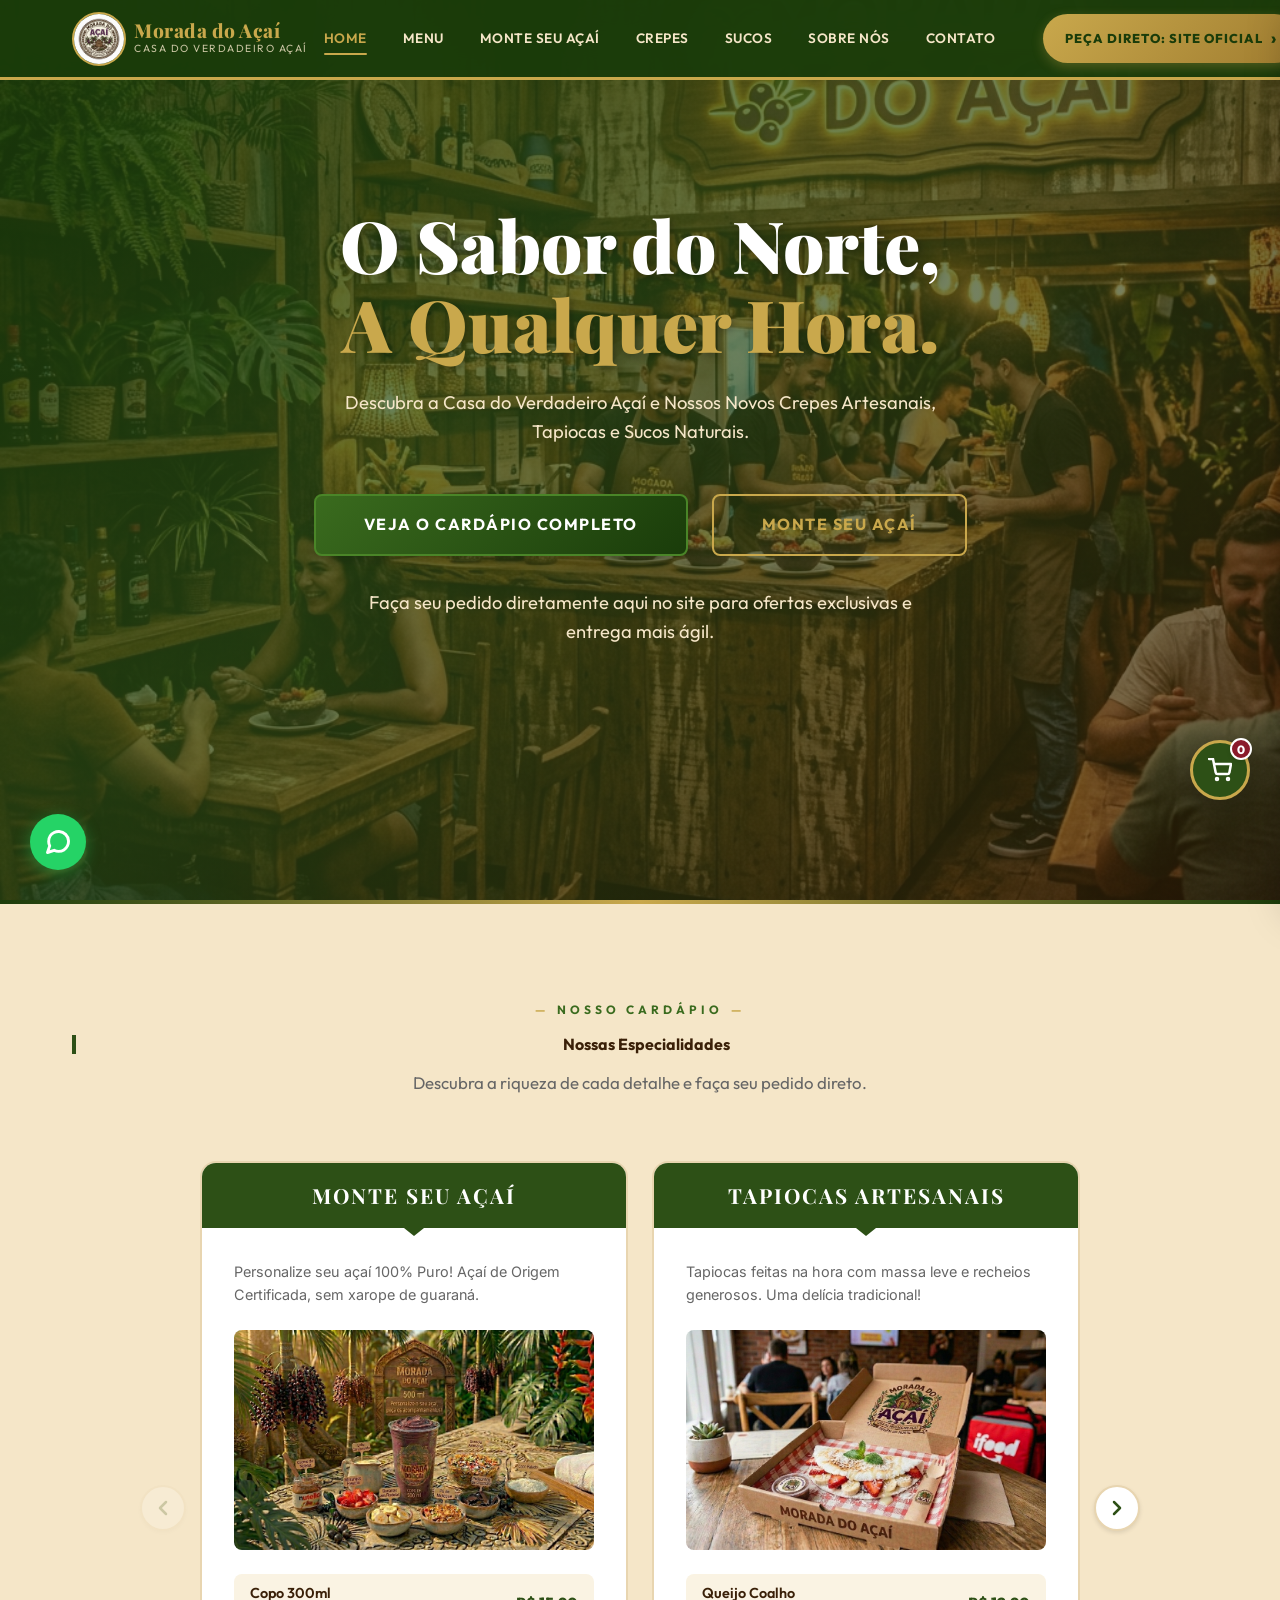
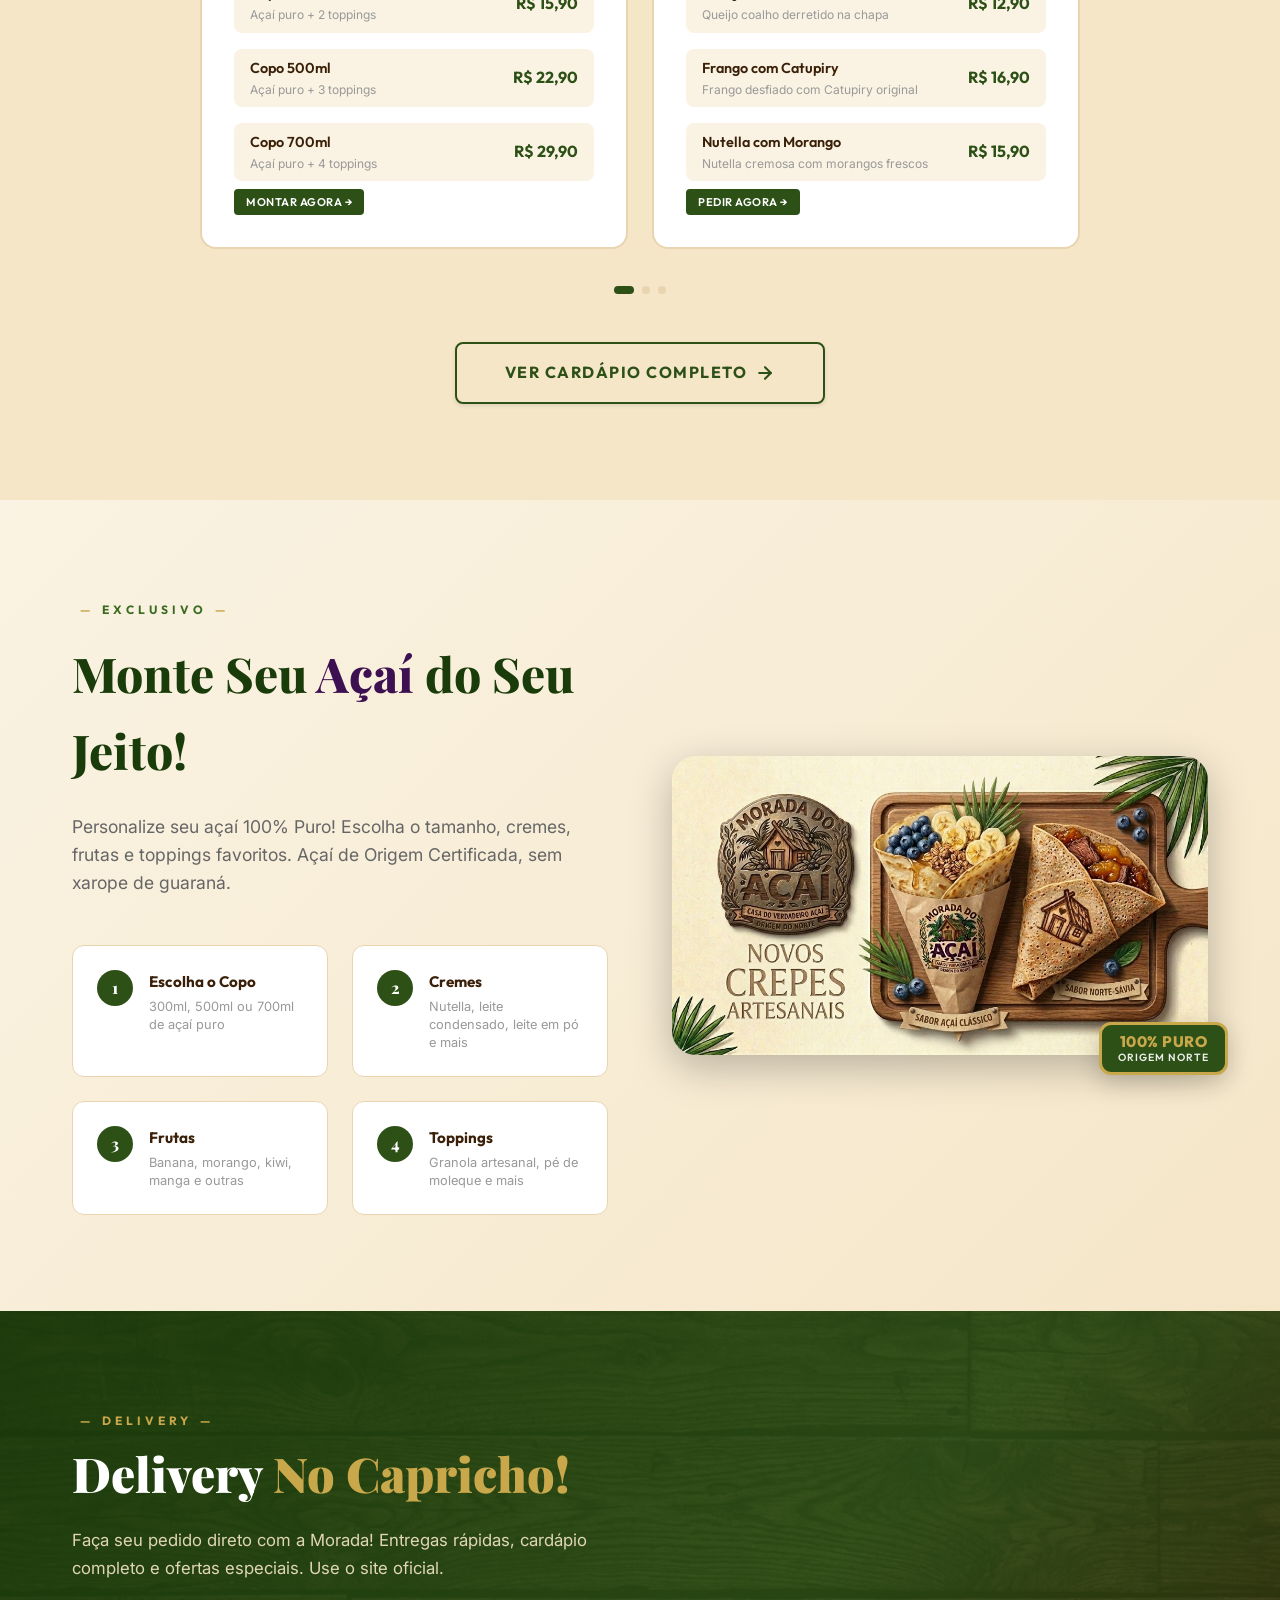
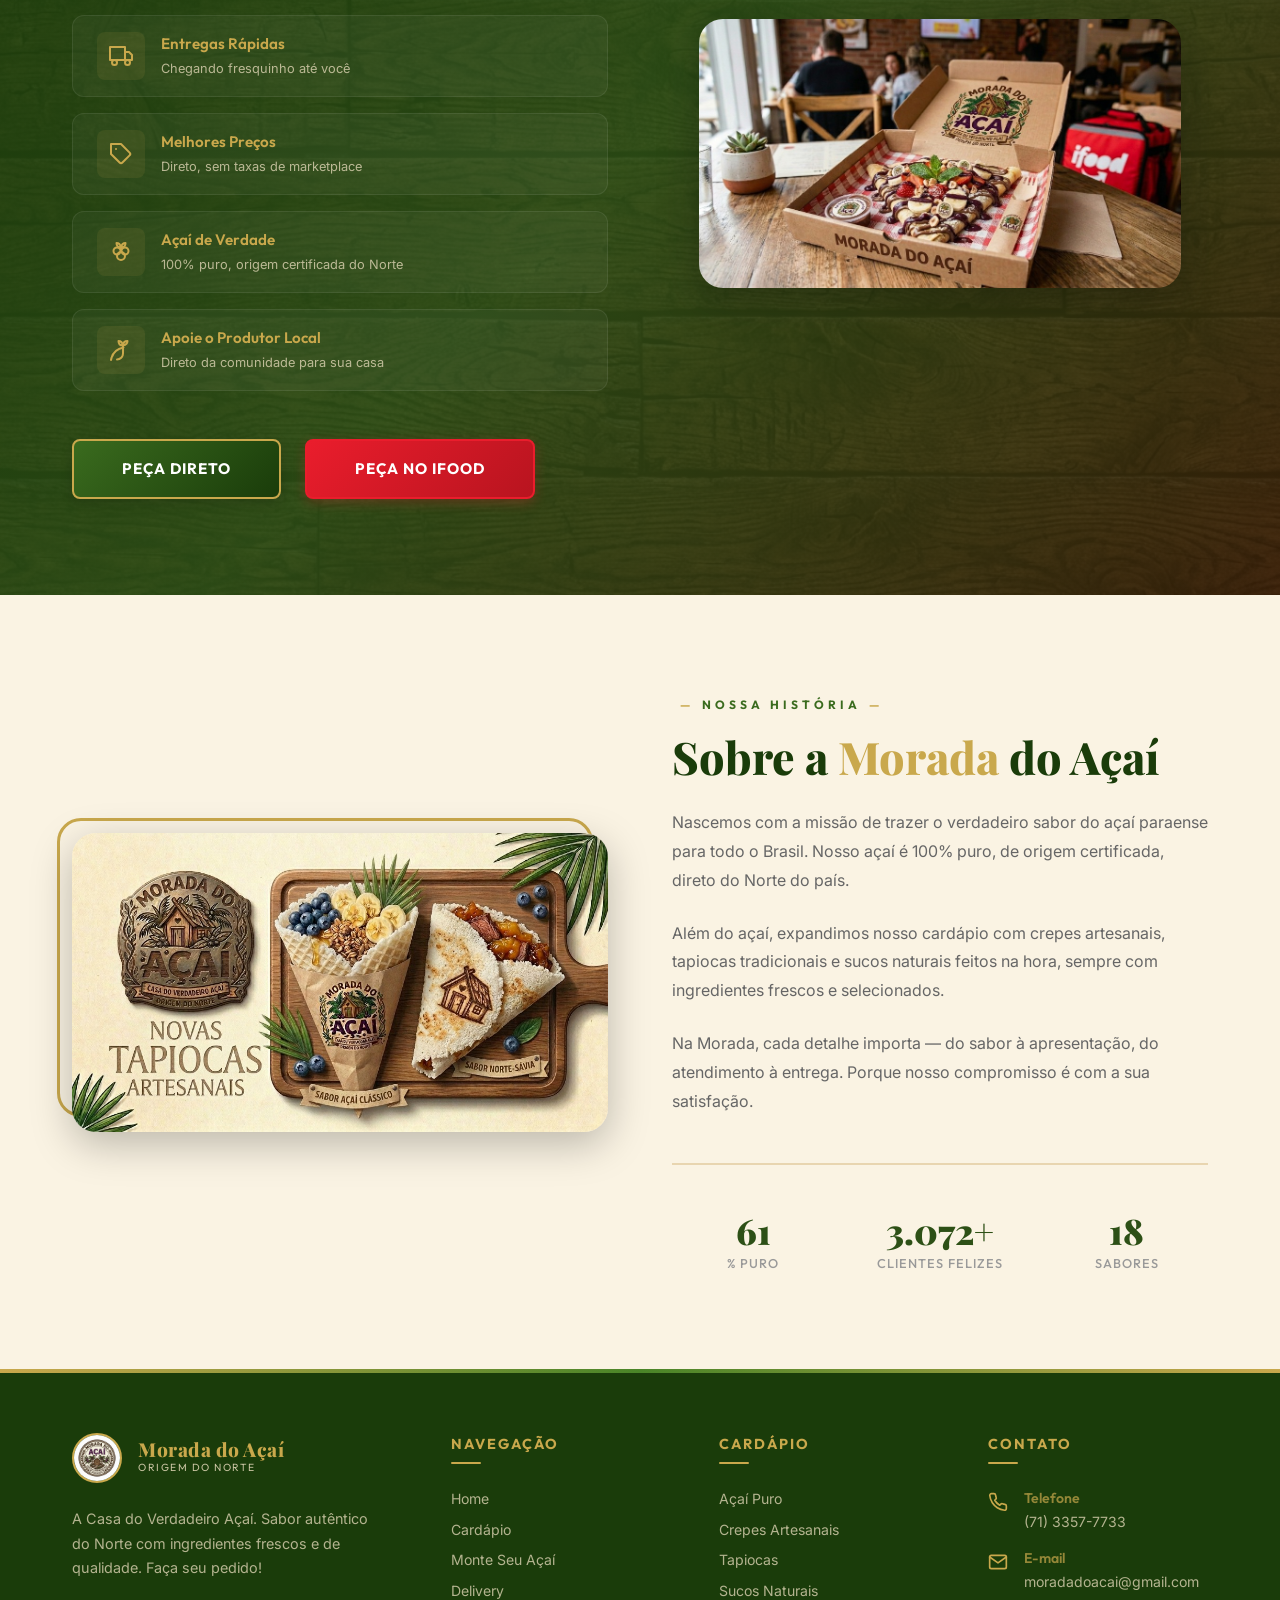
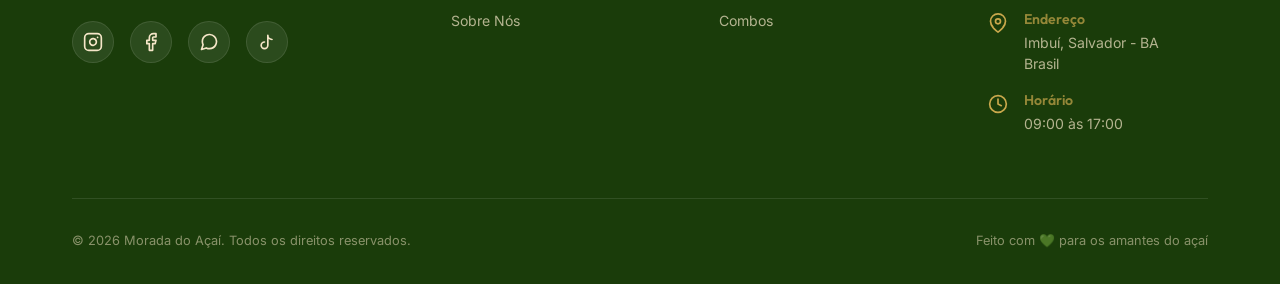
==== commit 2c12b62e: "feat: substituir imagem hero por vídeo em loop - index.html: troca <img> do hero por <video autoplay" ====
--- a/index.html
+++ b/index.html
@@ -61,7 +61,10 @@
   <!-- Hero Section -->
   <section class="hero" id="home">
     <div class="hero-bg">
-      <img src="images/hero-bg.png?v=2" alt="Morada do Açaí Ambiente">
+      <video autoplay loop muted playsinline poster="images/hero-bg.png" id="hero-video">
+        <source src="images/hero-video.mp4?v=3" type="video/mp4">
+        <img src="images/hero-bg.png" alt="Morada do Açaí Ambiente">
+      </video>
     </div>
     <div class="hero-content">
       <h1>O Sabor do Norte,<br><span>A Qualquer Hora.</span></h1>
@@ -675,5 +678,26 @@
 
 
   <script src="script.js"></script>
+  <script>
+    // Force hero video to play
+    document.addEventListener('DOMContentLoaded', function() {
+      var video = document.getElementById('hero-video');
+      if (video) {
+        video.muted = true;
+        var playPromise = video.play();
+        if (playPromise !== undefined) {
+          playPromise.catch(function() {
+            // Autoplay blocked, try on user interaction
+            document.addEventListener('click', function() {
+              video.play();
+            }, { once: true });
+            document.addEventListener('scroll', function() {
+              video.play();
+            }, { once: true });
+          });
+        }
+      }
+    });
+  </script>
 </body>
 </html>
--- a/styles.css
+++ b/styles.css
@@ -342,7 +342,11 @@
   z-index: 0;
 }
 
-.hero-bg img {
+.hero-bg img,
+.hero-bg video {
+  position: absolute;
+  top: 0;
+  left: 0;
   width: 100%;
   height: 100%;
   object-fit: cover;
@@ -2591,7 +2595,7 @@
   border: 2px solid var(--beige);
   border-radius: var(--radius-lg);
   transition: all var(--transition-normal);
-  min-height: 64px;
+  min-height: 80px;
   position: relative;
 }
 
@@ -2607,8 +2611,8 @@
   justify-content: center;
   text-align: center;
   padding: var(--space-md) var(--space-sm);
-  min-height: 120px;
-  gap: 8px;
+  min-height: 165px;
+  gap: 12px;
 }
 
 .size-tiles .tile-details {
@@ -2636,10 +2640,10 @@
 
 /* Real photo tiles style */
 .tile-real-photo {
-  width: 40px;
-  height: 40px;
-  min-width: 40px;
-  border-radius: var(--radius-md);
+  width: 58px;
+  height: 58px;
+  min-width: 58px;
+  border-radius: var(--radius-lg);
   background-size: cover;
   background-position: center;
   background-repeat: no-repeat;
@@ -2650,28 +2654,33 @@
 /* Cups Sprite */
 .photo-cup-300, .photo-cup-500, .photo-cup-700 {
   background-image: url('images/cups_sprite.png');
-  background-size: 300% 100%;
-}
-.photo-cup-300 { background-position: 0% 0%; }
-.photo-cup-500 { background-position: 50% 0%; }
-.photo-cup-700 { background-position: 100% 0%; }
-
-/* Cremes Sprite */
+  background-size: 300% 300%;
+}
+.photo-cup-300 { background-position: 0% 50%; }
+.photo-cup-500 { background-position: 50% 50%; }
+.photo-cup-700 { background-position: 100% 50%; }
+
+/* Cremes Sprite (2-row columns: Col 1 and Col 3) */
 .photo-cream-nutella,
-.photo-cream-leite-moca,
 .photo-cream-creme-ninho,
 .photo-cream-ovomaltine,
-.photo-cream-doce-leite,
 .photo-cream-creme-cupuacu {
   background-image: url('images/cremes_sprite.png');
   background-size: 300% 200%;
 }
 .photo-cream-nutella { background-position: 0% 0%; }
-.photo-cream-leite-moca { background-position: 50% 0%; }
 .photo-cream-creme-ninho { background-position: 100% 0%; }
 .photo-cream-ovomaltine { background-position: 0% 100%; }
-.photo-cream-doce-leite { background-position: 50% 100%; }
 .photo-cream-creme-cupuacu { background-position: 100% 100%; }
+
+/* Cremes Sprite (3-row column: Col 2) */
+.photo-cream-leite-moca,
+.photo-cream-doce-leite {
+  background-image: url('images/cremes_sprite.png');
+  background-size: 300% 300%;
+}
+.photo-cream-leite-moca { background-position: 50% 0%; }
+.photo-cream-doce-leite { background-position: 50% 50%; }
 
 /* Frutas Sprite */
 .photo-fruit-morango,
@@ -2681,14 +2690,14 @@
 .photo-fruit-abacaxi,
 .photo-fruit-coco-ralado {
   background-image: url('images/frutas_sprite.png');
-  background-size: 300% 200%;
+  background-size: 300% 300%;
 }
 .photo-fruit-morango { background-position: 0% 0%; }
 .photo-fruit-banana { background-position: 50% 0%; }
 .photo-fruit-kiwi { background-position: 100% 0%; }
-.photo-fruit-manga { background-position: 0% 100%; }
-.photo-fruit-abacaxi { background-position: 50% 100%; }
-.photo-fruit-coco-ralado { background-position: 100% 100%; }
+.photo-fruit-manga { background-position: 0% 50%; }
+.photo-fruit-abacaxi { background-position: 50% 50%; }
+.photo-fruit-coco-ralado { background-position: 100% 50%; }
 
 /* Toppings Sprite */
 .photo-topping-granola,
@@ -2713,9 +2722,9 @@
 
 /* Size tiles photo size override */
 .size-tiles .tile-real-photo {
-  width: 70px;
-  height: 70px;
-  min-width: 70px;
+  width: 95px;
+  height: 95px;
+  min-width: 95px;
   background-color: transparent;
   box-shadow: none;
 }
@@ -3010,389 +3019,64 @@
   text-shadow: 0 2px 4px rgba(0,0,0,0.5);
 }
 
-/* Visual Cup */
-.acai-preview-cup {
+/* Premium Real Photo Preview */
+.acai-real-photo-preview {
   position: relative;
-  width: 170px;
-  height: 250px;
-  border: 5px solid rgba(255, 255, 255, 0.25);
-  border-top: none;
-  border-bottom-left-radius: 35px 60px;
-  border-bottom-right-radius: 35px 60px;
-  border-top-left-radius: 8px;
-  border-top-right-radius: 8px;
-  background: rgba(255, 255, 255, 0.04);
-  box-shadow: inset 0 0 30px rgba(255, 255, 255, 0.08), 
-              0 15px 35px rgba(0, 0, 0, 0.5),
-              0 0 0 1px rgba(255, 255, 255, 0.1);
-  overflow: visible;
-  transition: width 0.4s cubic-bezier(0.175, 0.885, 0.32, 1.275), 
-              height 0.4s cubic-bezier(0.175, 0.885, 0.32, 1.275);
-  display: flex;
-  align-items: flex-end;
-  z-index: 2;
-}
-
-/* 3D Glass Rim */
-.cup-rim {
+  width: 100%;
+  max-width: 240px;
+  height: 280px;
+  border-radius: var(--radius-xl);
+  overflow: hidden;
+  border: 3px solid var(--gold);
+  box-shadow: 0 15px 35px rgba(0, 0, 0, 0.4);
+  transition: transform var(--transition-normal), box-shadow var(--transition-normal);
+  background-color: var(--green-dark);
+  margin: var(--space-xs) 0 15px 0;
+}
+
+.acai-real-photo-preview:hover {
+  box-shadow: 0 20px 45px rgba(0, 0, 0, 0.6), 0 0 15px rgba(212, 175, 55, 0.3);
+}
+
+.acai-preview-img {
+  width: 100%;
+  height: 100%;
+  object-fit: cover;
+  transition: transform 0.6s cubic-bezier(0.25, 1, 0.5, 1);
+  display: block;
+}
+
+.acai-real-photo-preview:hover .acai-preview-img {
+  transform: scale(1.06);
+}
+
+.acai-preview-overlay {
   position: absolute;
-  top: -6px;
-  left: -5px;
-  right: -5px;
-  height: 12px;
-  border: 5px solid rgba(255, 255, 255, 0.35);
-  border-radius: 50%;
-  z-index: 10;
-  pointer-events: none;
-  background: rgba(255, 255, 255, 0.08);
-  box-shadow: 0 2px 4px rgba(0,0,0,0.2), inset 0 1px 2px rgba(255,255,255,0.4);
-}
-
-/* 3D Açaí Surface Cap */
-.acai-fill-cap {
-  position: absolute;
-  top: -6px;
+  bottom: 0;
   left: 0;
   right: 0;
-  height: 12px;
-  background: #240533;
-  border-radius: 50%;
-  z-index: 2;
-  box-shadow: inset 0 1px 2px rgba(255, 255, 255, 0.15), 0 2px 4px rgba(0,0,0,0.3);
-}
-
-/* Gold Spoon */
-.cup-spoon {
-  position: absolute;
-  top: -45px;
-  right: 25px;
-  width: 14px;
-  height: 110px;
-  background: linear-gradient(to bottom, #d4af37, #aa7c11, #f3e5ab, #aa7c11);
-  border-radius: 4px;
-  z-index: 1;
-  transform: rotate(15deg);
-  box-shadow: 2px 5px 8px rgba(0,0,0,0.35);
-  transition: transform 0.5s cubic-bezier(0.175, 0.885, 0.32, 1.275);
-  transform-origin: bottom center;
-}
-.cup-spoon::before {
-  content: '';
-  position: absolute;
-  bottom: 0;
-  left: 50%;
-  transform: translateX(-50%);
-  width: 24px;
-  height: 36px;
-  background: radial-gradient(circle at center, #f3e5ab 0%, #aa7c11 60%, #5a4005 100%);
-  border-radius: 50% 50% 40% 40%;
-  box-shadow: inset 0 2px 4px rgba(255,255,255,0.4), 0 2px 4px rgba(0,0,0,0.2);
-}
-.acai-preview-cup:hover .cup-spoon {
-  transform: rotate(10deg) translateY(-5px);
-}
-
-/* Cup sizes animations */
-.acai-preview-cup.size-300ml {
-  width: 140px;
-  height: 200px;
-}
-
-.acai-preview-cup.size-300ml .cup-spoon {
-  height: 90px;
-  top: -35px;
-}
-
-.acai-preview-cup.size-500ml {
-  width: 165px;
-  height: 250px;
-}
-
-.acai-preview-cup.size-500ml .cup-spoon {
-  height: 110px;
-  top: -45px;
-}
-
-.acai-preview-cup.size-700ml {
-  width: 190px;
-  height: 300px;
-}
-
-.acai-preview-cup.size-700ml .cup-spoon {
-  height: 130px;
-  top: -55px;
-}
-
-/* Purple Açaí Filling */
-.acai-preview-fill {
-  width: 100%;
-  height: 90%;
-  background: linear-gradient(to right, #240533, #3c0c52, #1b0227);
-  position: relative;
-  border-bottom-left-radius: 28px 50px;
-  border-bottom-right-radius: 28px 50px;
-  transition: height 0.6s cubic-bezier(0.25, 1, 0.5, 1);
-  overflow: hidden;
-  box-shadow: inset 0 10px 20px rgba(0,0,0,0.4);
-}
-
-/* Glass Reflection */
-.cup-reflection {
-  position: absolute;
-  top: 0;
-  left: 12px;
-  width: 20px;
-  height: 100%;
-  background: linear-gradient(to right, rgba(255, 255, 255, 0.2) 0%, rgba(255, 255, 255, 0.05) 50%, transparent 100%);
-  z-index: 5;
+  padding: var(--space-md) var(--space-sm);
+  background: linear-gradient(to top, rgba(0,0,0,0.85) 0%, rgba(0,0,0,0.4) 60%, transparent 100%);
+  display: flex;
+  justify-content: center;
+  align-items: center;
   pointer-events: none;
-  transform: skewX(-6deg);
-}
-
-.cup-shadow {
-  width: 170px;
-  height: 14px;
-  background: rgba(0, 0, 0, 0.55);
+}
+
+.acai-preview-badge {
+  font-family: var(--font-accent);
+  font-size: 0.85rem;
+  font-weight: 800;
+  color: var(--green-dark);
+  background: linear-gradient(135deg, var(--gold), #f3e5ab);
+  padding: 6px 18px;
   border-radius: var(--radius-full);
-  filter: blur(5px);
-  margin-top: 10px;
-  transition: width 0.4s cubic-bezier(0.175, 0.885, 0.32, 1.275);
-}
-
-.acai-preview-cup.size-300ml ~ .cup-shadow { width: 140px; }
-.acai-preview-cup.size-500ml ~ .cup-shadow { width: 170px; }
-.acai-preview-cup.size-700ml ~ .cup-shadow { width: 190px; }
-
-/* Cream Layers inside Açaí */
-.cream-layers {
-  position: absolute;
-  inset: 0;
-  display: flex;
-  flex-direction: column;
-  justify-content: space-around;
-  pointer-events: none;
-  z-index: 3;
-}
-
-.cream-layer {
-  width: 100%;
-  height: 30px;
-  opacity: 0.95;
-  box-shadow: inset 0 2px 4px rgba(0,0,0,0.2), inset 0 -2px 4px rgba(0,0,0,0.2);
-  transform: scaleY(0);
-  transform-origin: center;
-  animation: dropLayer 0.6s cubic-bezier(0.25, 1, 0.5, 1) forwards;
-  position: absolute;
-  left: 0;
-  overflow: visible;
-}
-
-/* Dripping Caldas */
-.cream-layer::before, .cream-layer::after {
-  content: '';
-  position: absolute;
-  top: 100%;
-  width: 8px;
-  border-radius: 0 0 4px 4px;
-  animation: drip 2.5s ease-in-out infinite alternate;
-}
-.cream-layer::before {
-  left: 20%;
-  height: 18px;
-  animation-delay: 0.2s;
-}
-.cream-layer::after {
-  right: 25%;
-  height: 24px;
-  width: 10px;
-  animation-delay: 0.7s;
-}
-
-@keyframes dropLayer {
-  0% { transform: scaleY(0); opacity: 0; }
-  100% { transform: scaleY(1); opacity: 0.95; }
-}
-
-@keyframes drip {
-  0% { height: 5px; transform: scaleY(0.8); }
-  100% { height: 28px; transform: scaleY(1.1); }
-}
-
-/* Cream Colors & Dripping Caldas Colors */
-.cream-nutella {
-  background: linear-gradient(180deg, #3f220f, #271407);
-  border-top: 1px solid #573117;
-  border-bottom: 1px solid #1a0b03;
-}
-.cream-nutella::before, .cream-nutella::after { background: #271407; }
-
-.cream-leite-condensado {
-  background: linear-gradient(180deg, #faf7e9, #ece2be);
-  border-top: 1px solid #fff;
-  border-bottom: 1px solid #dfd3a8;
-}
-.cream-leite-condensado::before, .cream-leite-condensado::after { background: #ece2be; }
-
-.cream-ninho {
-  background: linear-gradient(180deg, #fdfaf2, #f5eccf);
-  border-top: 1px solid #fff;
-  border-bottom: 1px solid #e7dcb4;
-}
-.cream-ninho::before, .cream-ninho::after { background: #f5eccf; }
-
-.cream-ovomaltine {
-  background: linear-gradient(180deg, #4c2912, #321908);
-  border-top: 1px solid #62381c;
-  border-bottom: 1px solid #1c0d02;
-}
-.cream-ovomaltine::before, .cream-ovomaltine::after { background: #321908; }
-
-.cream-doce-de-leite {
-  background: linear-gradient(180deg, #d35400, #b33600);
-  border-top: 1px solid #e67e22;
-  border-bottom: 1px solid #802200;
-}
-.cream-doce-de-leite::before, .cream-doce-de-leite::after { background: #b33600; }
-
-.cream-cupuacu {
-  background: linear-gradient(180deg, #fafbf0, #ecf0c1);
-  border-top: 1px solid #fff;
-  border-bottom: 1px solid #dde2aa;
-}
-.cream-cupuacu::before, .cream-cupuacu::after { background: #ecf0c1; }
-
-/* Floating Ingredients */
-.floating-ingredients {
-  position: absolute;
-  inset: 0;
-  pointer-events: none;
-  z-index: 4;
-}
-
-.floating-item {
-  position: absolute;
-  width: 26px;
-  height: 26px;
-  opacity: 0;
-  filter: drop-shadow(0 2px 4px rgba(0,0,0,0.3));
-  border-radius: var(--radius-sm);
-  background-size: cover;
-  background-position: center;
-  background-repeat: no-repeat;
-  animation: fallAndSettle 0.8s cubic-bezier(0.25, 1, 0.5, 1) forwards, 
-             floatGently 4s ease-in-out infinite alternate;
-}
-
-/* Particles Sprite Mapping */
-.floating-item.particle-fruit {
-  background-image: url('images/frutas_sprite.png');
-  background-size: 300% 200%;
-}
-.floating-item.particle-topping {
-  background-image: url('images/toppings_sprite.png');
-  background-size: 400% 200%;
-}
-
-.particle-fruit-morango { background-position: 0% 0%; }
-.particle-fruit-banana { background-position: 50% 0%; }
-.particle-fruit-kiwi { background-position: 100% 0%; }
-.particle-fruit-manga { background-position: 0% 100%; }
-.particle-fruit-abacaxi { background-position: 50% 100%; }
-.particle-fruit-coco-ralado { background-position: 100% 100%; }
-
-.particle-topping-granola { background-position: 0% 0%; }
-.particle-topping-leite-ninho { background-position: 33.333% 0%; }
-.particle-topping-kitkat { background-position: 66.666% 0%; }
-.particle-topping-ouro-branco { background-position: 100% 0%; }
-.particle-topping-laka { background-position: 0% 100%; }
-.particle-topping-pacoca { background-position: 33.333% 100%; }
-.particle-topping-pe-de-moleque { background-position: 66.666% 100%; }
-.particle-topping-confetes { background-position: 100% 100%; }
-
-@keyframes fallAndSettle {
-  0% {
-    transform: translateY(-120px) rotate(var(--init-rot, 0deg)) scale(0.6);
-    opacity: 0;
-  }
-  40% {
-    opacity: 1;
-  }
-  80% {
-    transform: translateY(10px) rotate(var(--rot, 15deg)) scale(1.1);
-  }
-  100% {
-    transform: translateY(0) rotate(var(--rot, 15deg)) scale(1);
-    opacity: 1;
-  }
-}
-
-@keyframes floatGently {
-  0% { margin-top: -2px; transform: rotate(var(--rot, 15deg)) translateX(-1px); }
-  100% { margin-top: 2px; transform: rotate(calc(var(--rot, 15deg) + 12deg)) translateX(1px); }
-}
-
-/* Wobble effect when ingredients are added */
-.acai-preview-cup.wobble {
-  animation: wobble 0.6s cubic-bezier(0.25, 0.8, 0.25, 1.25);
-}
-
-@keyframes wobble {
-  0% { transform: scale(1); }
-  15% { transform: scale(1.1, 0.9) skewX(-5deg); }
-  30% { transform: scale(0.9, 1.1) skewX(5deg); }
-  45% { transform: scale(1.05, 0.95) skewX(-3deg); }
-  60% { transform: scale(0.98, 1.02) skewX(2deg); }
-  75% { transform: scale(1.01, 0.99) skewX(-1deg); }
-  100% { transform: scale(1) skewX(0); }
-}
-
-/* Purple Splash effect */
-.purple-splash {
-  position: absolute;
-  top: 10px;
-  left: 50%;
-  transform: translateX(-50%);
-  width: 80px;
-  height: 25px;
-  background: radial-gradient(ellipse at center, rgba(97, 15, 133, 0.85) 0%, rgba(60, 12, 82, 0.9) 50%, transparent 80%);
-  border-radius: 50%;
-  pointer-events: none;
-  z-index: 12;
-  animation: splashEffect 0.5s ease-out forwards;
-}
-
-@keyframes splashEffect {
-  0% { transform: translateX(-50%) scale(0.2); opacity: 0; }
-  50% { opacity: 1; }
-  100% { transform: translateX(-50%) scale(1.3); opacity: 0; }
-}
-
-/* Floating Toast Popups */
-.floating-toast {
-  position: absolute;
-  top: -40px;
-  left: 50%;
-  transform: translateX(-50%);
-  background: var(--gold);
-  color: var(--brown-dark);
-  padding: 6px 12px;
-  border-radius: var(--radius-full);
-  font-family: var(--font-accent);
-  font-weight: 800;
-  font-size: 0.8rem;
-  box-shadow: 0 4px 12px rgba(0,0,0,0.3);
-  pointer-events: none;
-  z-index: 20;
-  white-space: nowrap;
-  border: 1px solid var(--white);
-  animation: toastRise 1.2s cubic-bezier(0.16, 1, 0.3, 1) forwards;
-}
-
-@keyframes toastRise {
-  0% { transform: translateX(-50%) translateY(10px) scale(0.8); opacity: 0; }
-  20% { transform: translateX(-50%) translateY(0) scale(1); opacity: 1; }
-  80% { opacity: 1; }
-  100% { transform: translateX(-50%) translateY(-50px) scale(0.9); opacity: 0; }
+  box-shadow: 0 4px 15px rgba(0,0,0,0.4);
+  text-transform: uppercase;
+  letter-spacing: 1px;
+  transition: transform var(--transition-normal);
+  display: inline-block;
+  border: 1px solid rgba(255,255,255,0.3);
 }
 
 /* Sticky Summary Card */
